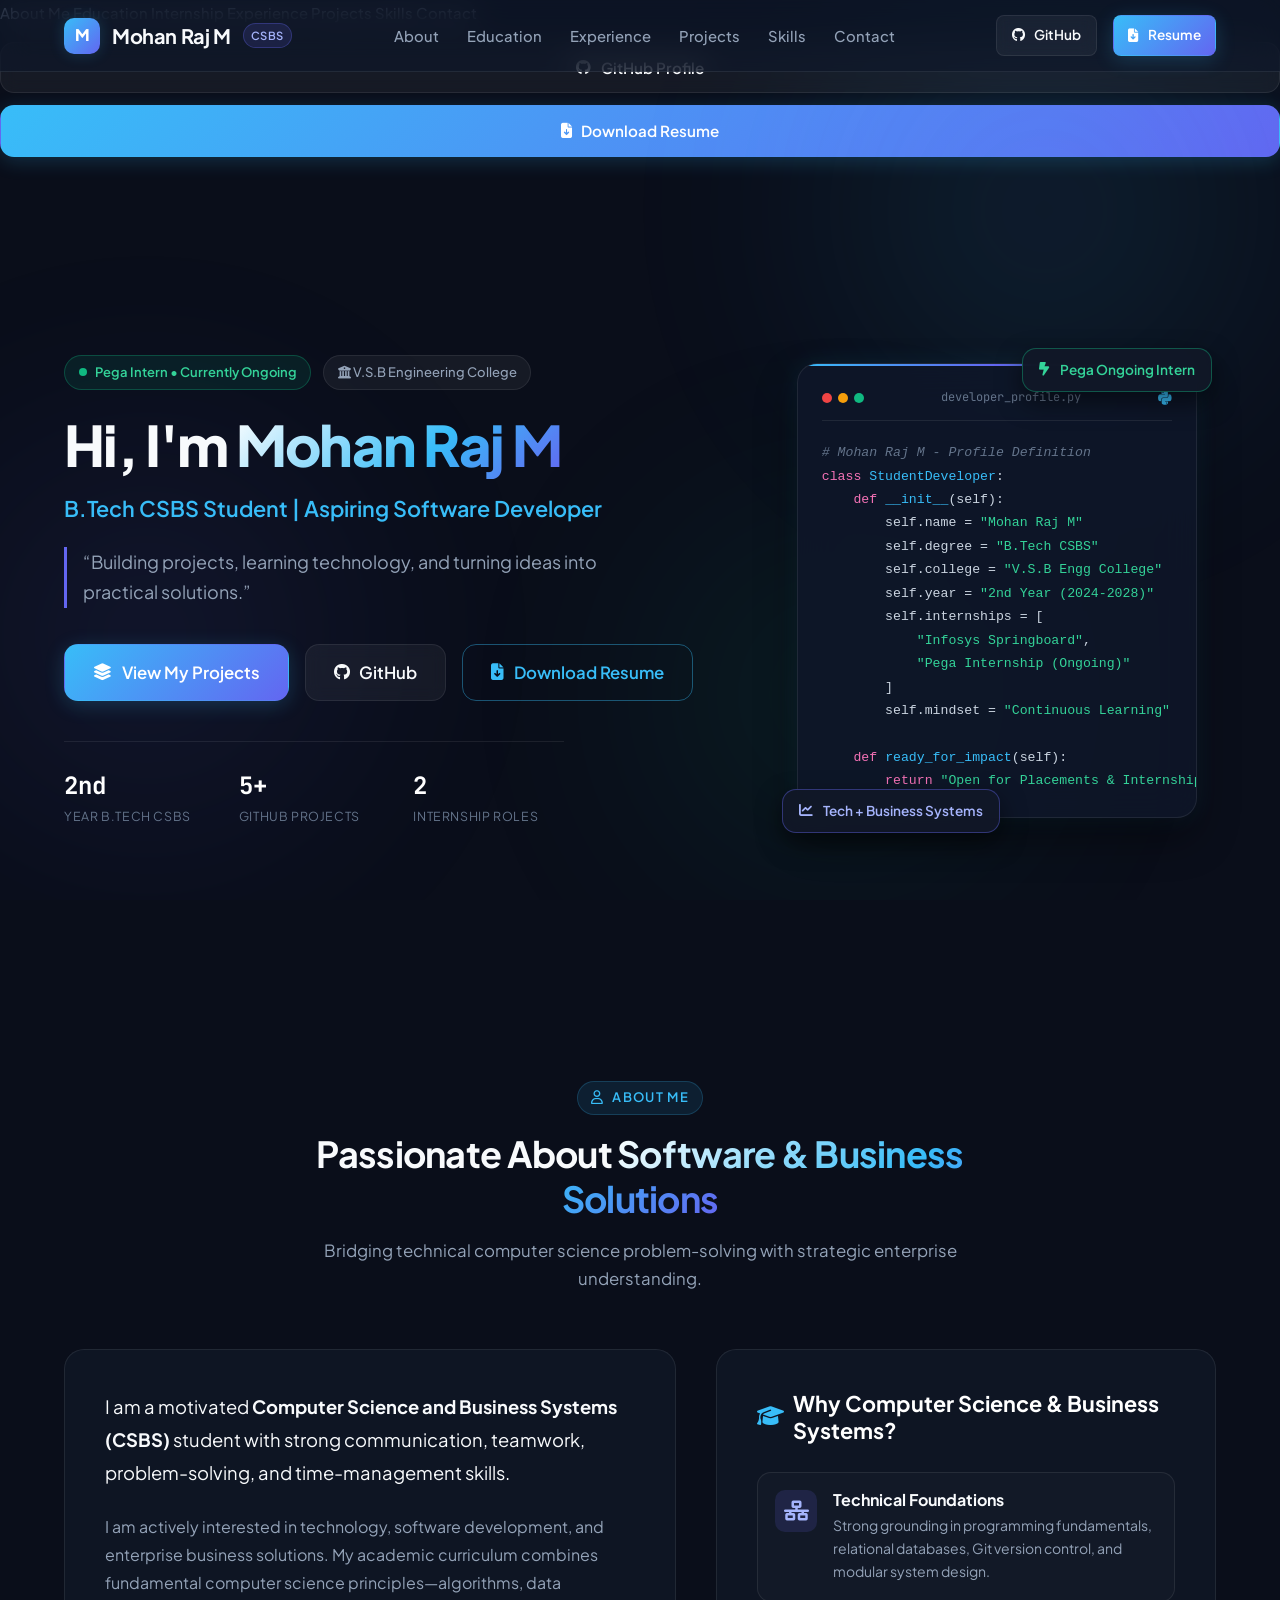
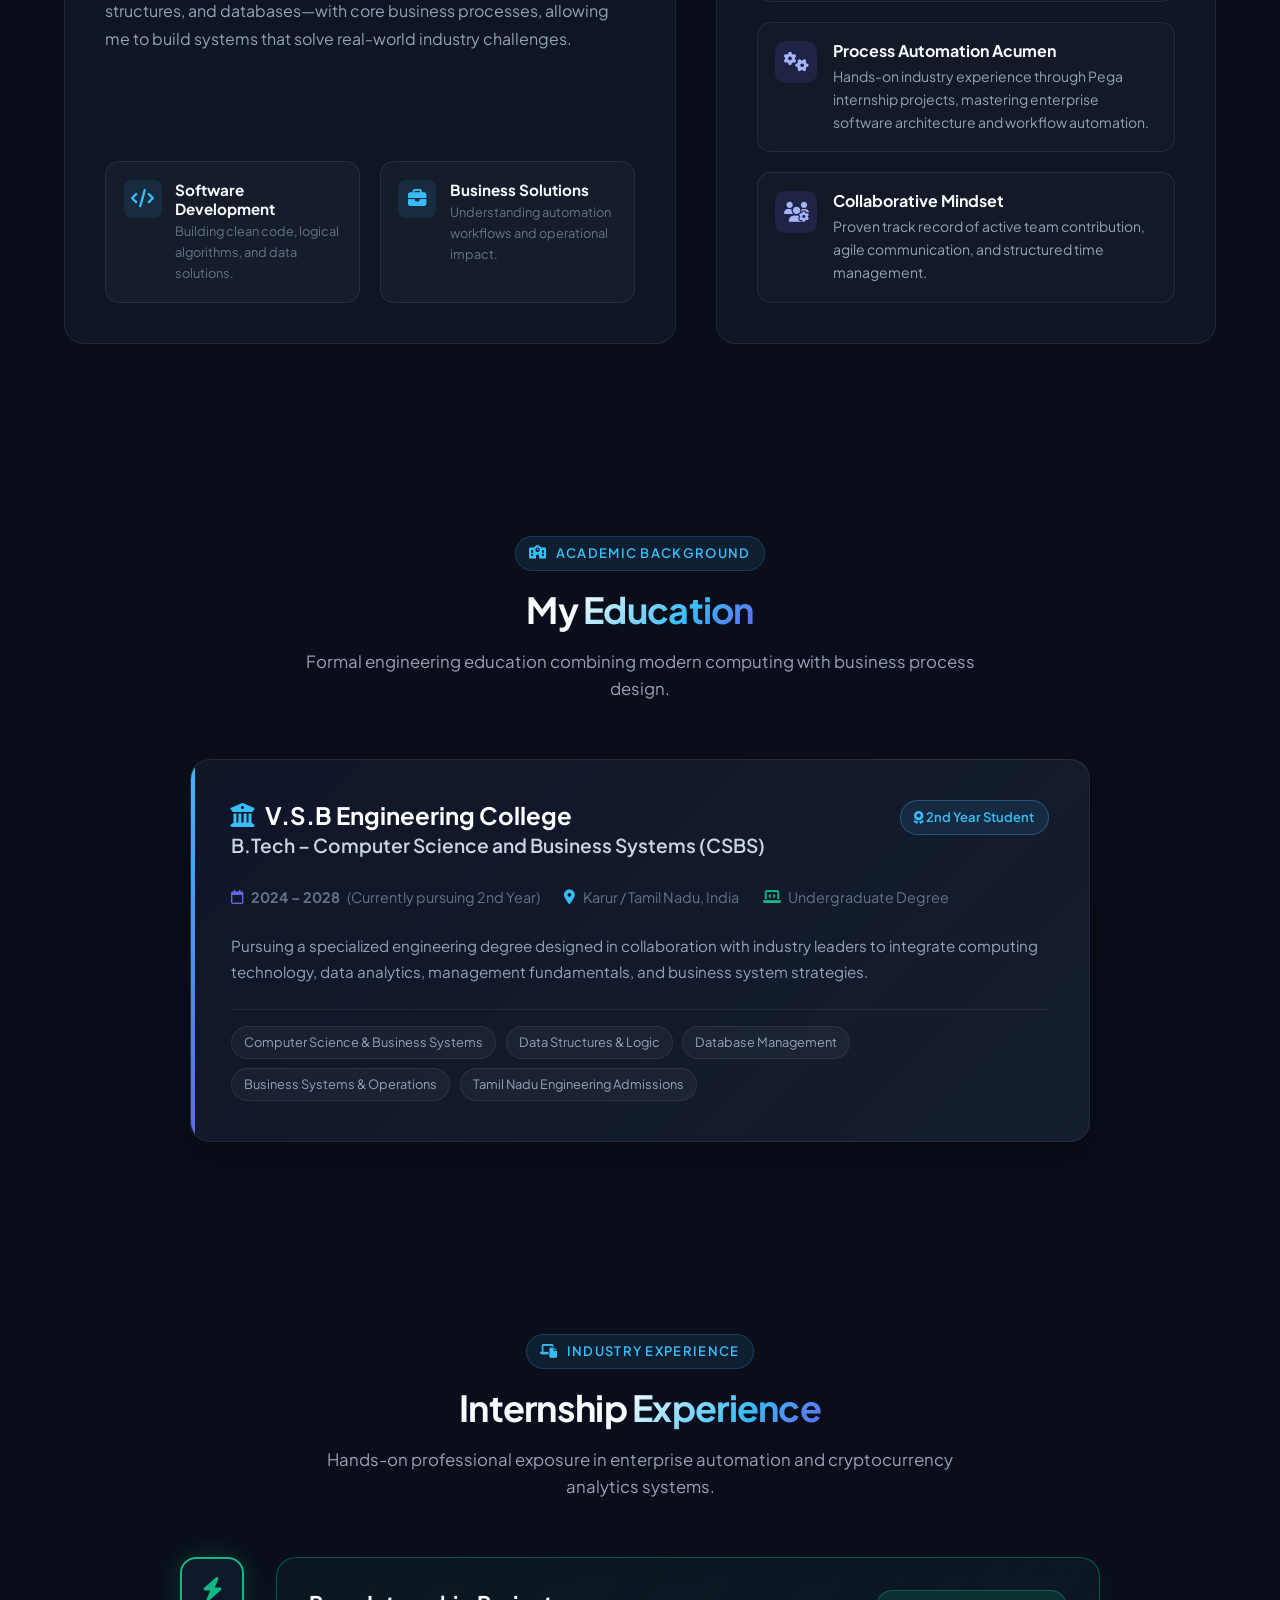
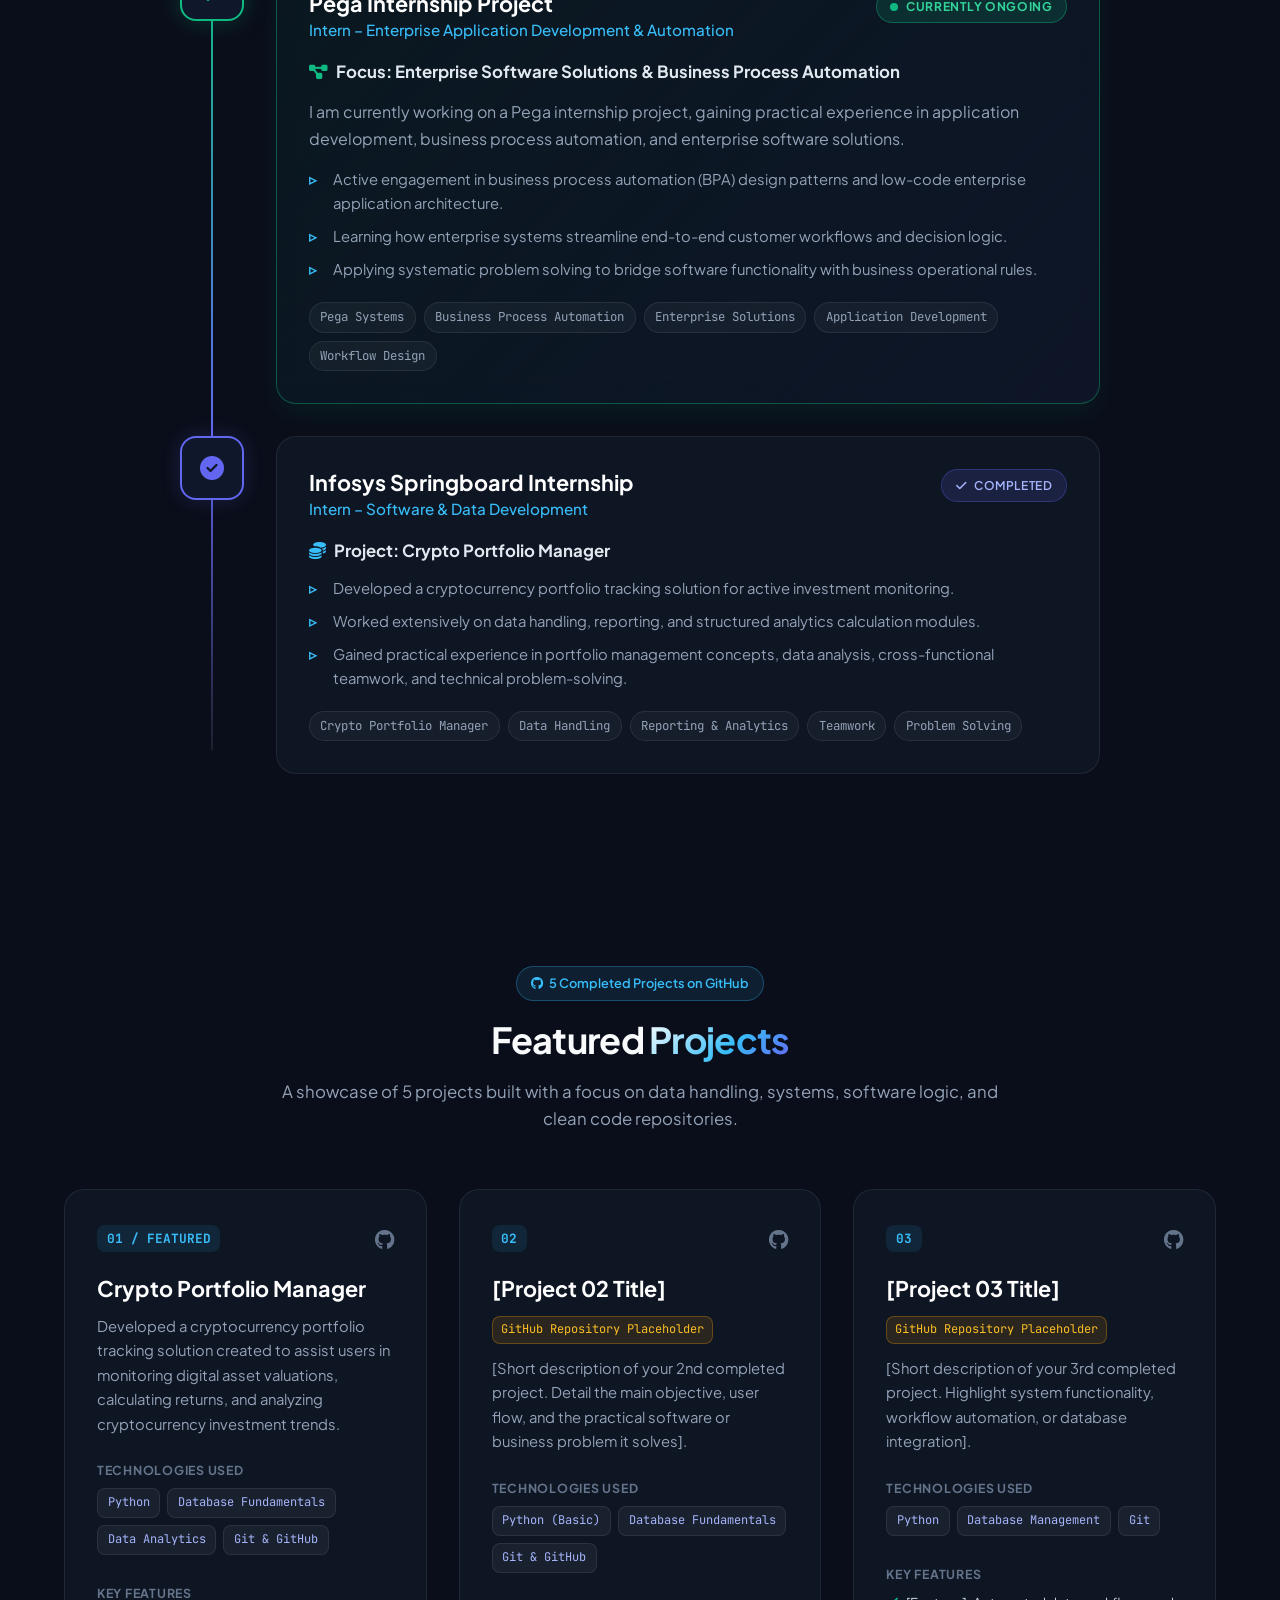
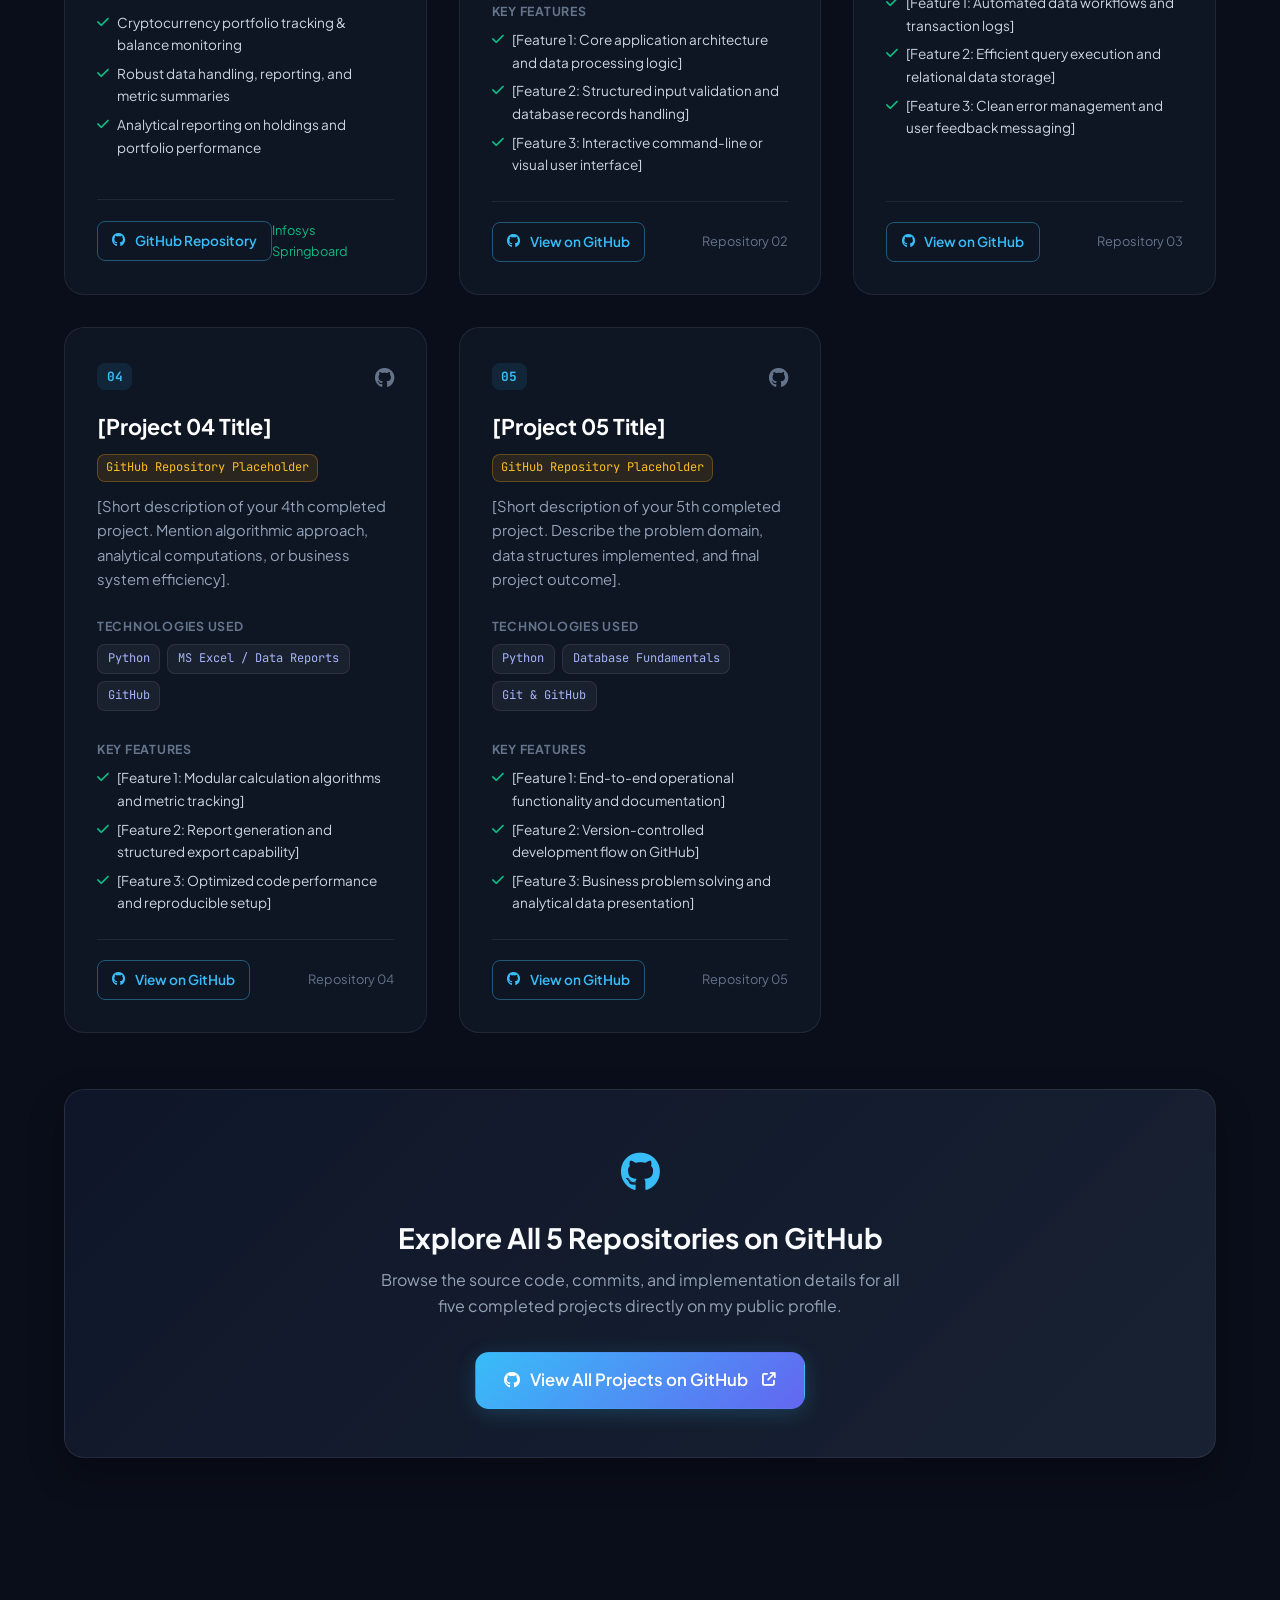
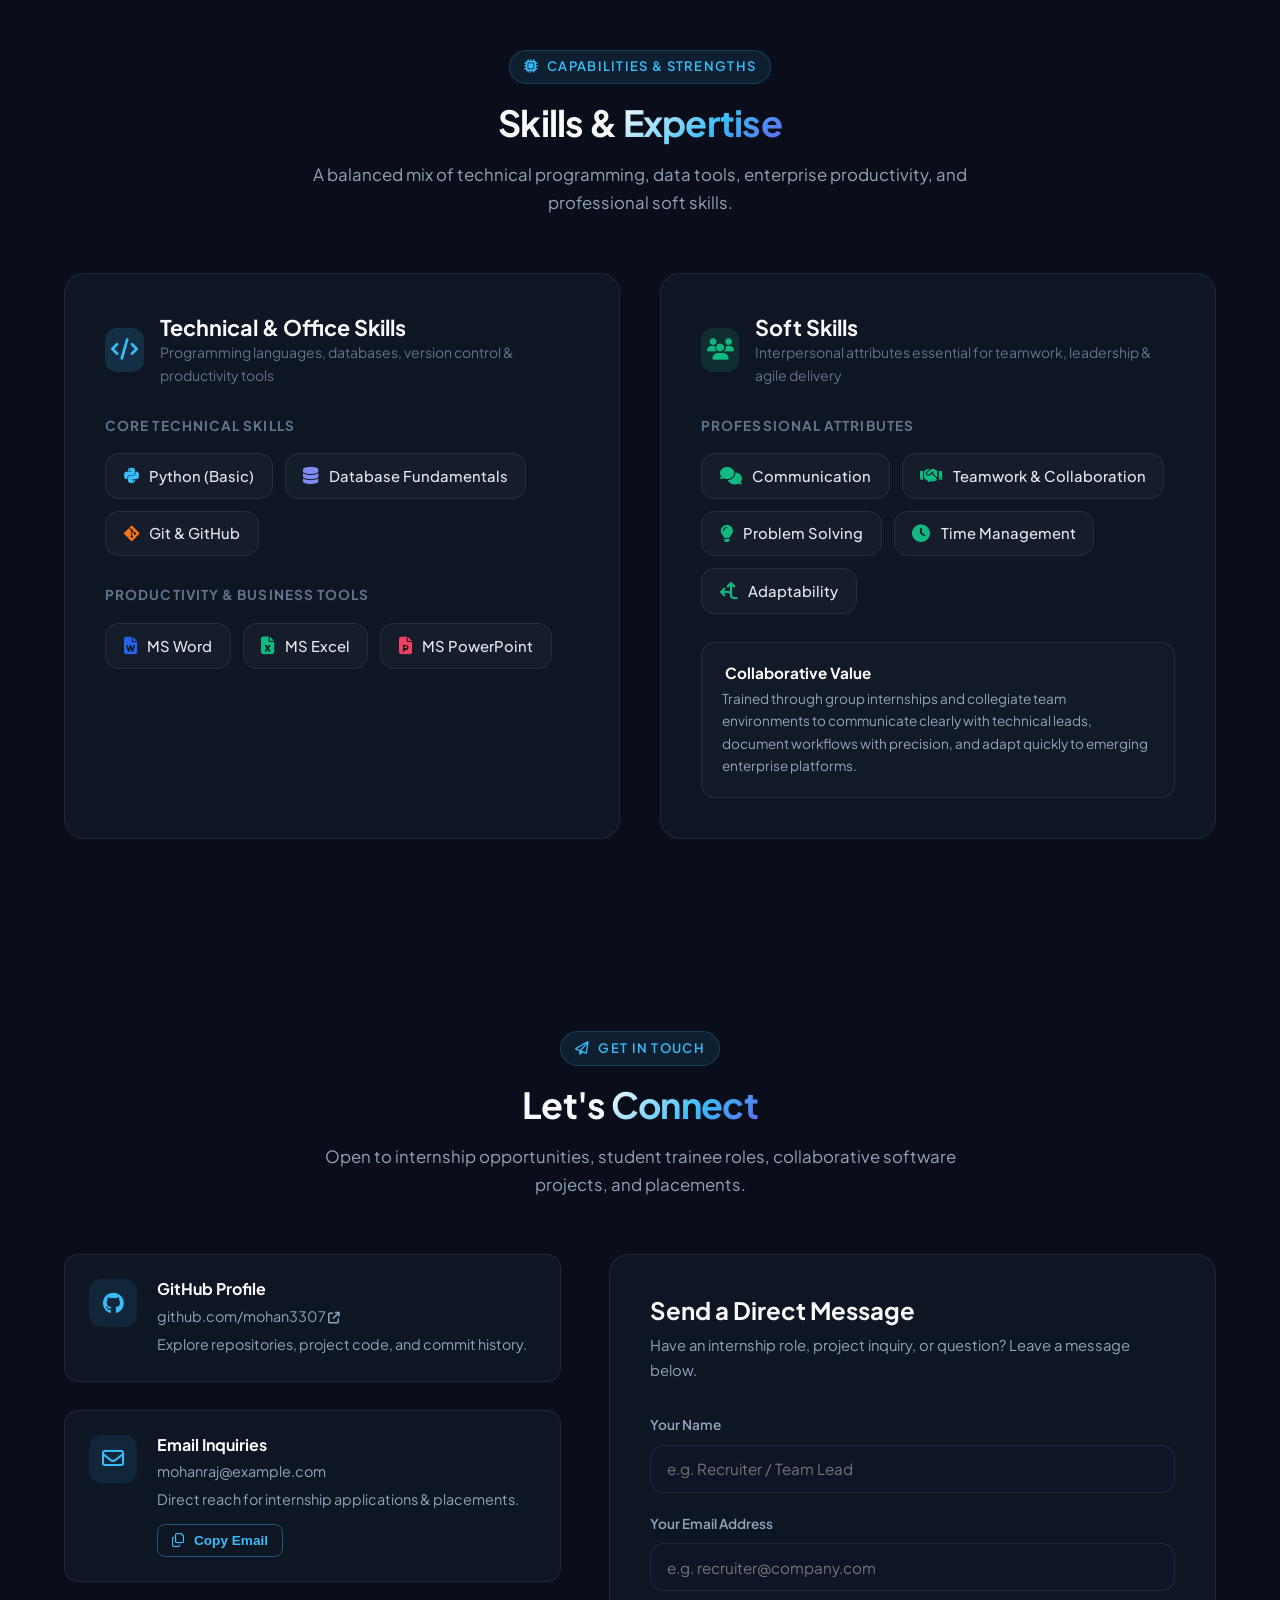
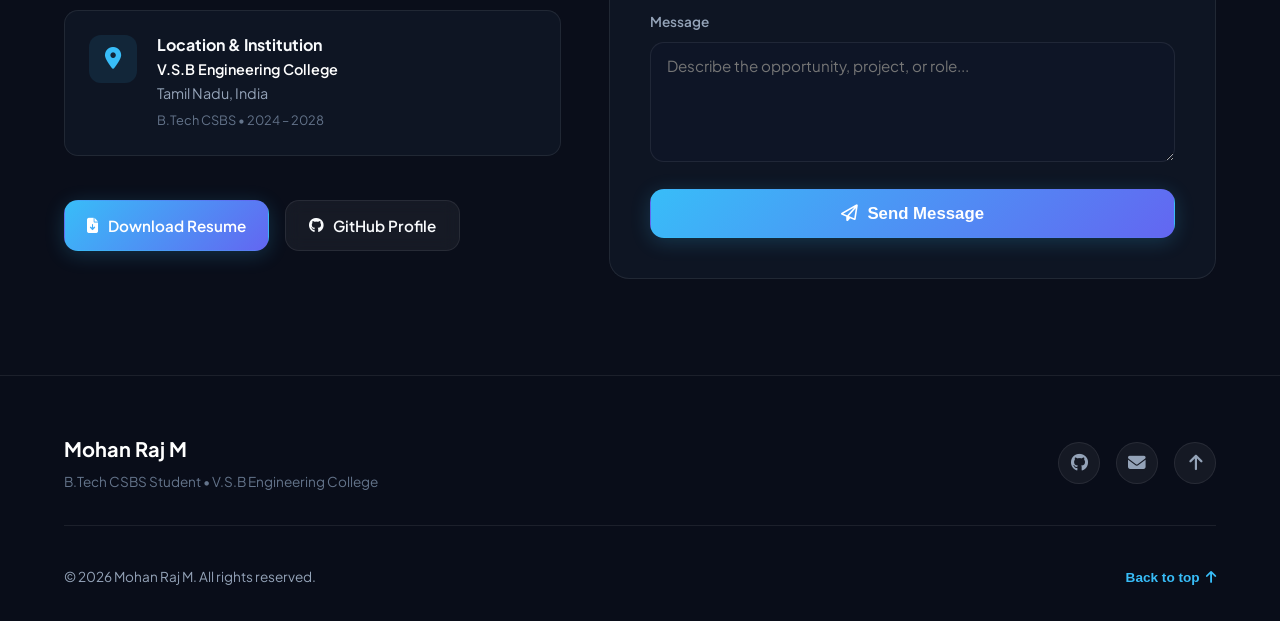
==== index.html @ 441d29d5 "Initial commit: Mohan Raj M Modern Responsive Portfolio Website" ====
<!DOCTYPE html>
<html lang="en">
<head>
  <meta charset="UTF-8" />
  <meta name="viewport" content="width=device-width, initial-scale=1.0" />
  <meta http-equiv="X-UA-Compatible" content="ie=edge" />
  <title>Mohan Raj M | B.Tech CSBS Student & Aspiring Software Developer</title>
  <meta name="description" content="Portfolio of Mohan Raj M - 2nd-year B.Tech CSBS student at V.S.B Engineering College, Tamil Nadu. Aspiring Software Developer skilled in Python, Databases, Git, and Business Solutions." />
  <meta name="keywords" content="Mohan Raj M, CSBS, VSB Engineering College, Software Developer Portfolio, Pega Intern, Infosys Springboard, Python, Computer Science and Business Systems" />
  <meta name="author" content="Mohan Raj M" />

  <!-- Open Graph Meta Tags -->
  <meta property="og:title" content="Mohan Raj M | Portfolio" />
  <meta property="og:description" content="Building projects, learning technology, and turning ideas into practical solutions." />
  <meta property="og:type" content="website" />
  <meta property="og:url" content="https://github.com/mohan3307" />

  <!-- Google Fonts -->
  <link rel="preconnect" href="https://fonts.googleapis.com" />
  <link rel="preconnect" href="https://fonts.gstatic.com" crossorigin />
  <link href="https://fonts.googleapis.com/css2?family=JetBrains+Mono:wght@400;500;600;700&family=Plus+Jakarta+Sans:wght@300;400;500;600;700;800&display=swap" rel="stylesheet" />

  <!-- Font Awesome 6 Icons -->
  <link rel="stylesheet" href="https://cdnjs.cloudflare.com/ajax/libs/font-awesome/6.5.1/css/all.min.css" integrity="sha512-DTOQO9RWCH3ppGqcWaEA1BIZOC6xxalwEsw9c2QQeAIftl+Vegovlnee1c9QX4TctnWMn13TZye+giMm8e2LwA==" crossorigin="anonymous" referrerpolicy="no-referrer" />

  <!-- Custom Stylesheet -->
  <link rel="stylesheet" href="css/style.css" />
</head>

<body>
  <!-- Ambient background glow elements -->
  <div class="bg-ambient-lights" aria-hidden="true">
    <div class="ambient-orb orb-1"></div>
    <div class="ambient-orb orb-2"></div>
    <div class="ambient-orb orb-3"></div>
  </div>

  <!-- ==================== HEADER / NAVBAR ==================== -->
  <header class="navbar" id="navbar">
    <div class="container nav-container">
      <a href="#hero" class="nav-brand" aria-label="Mohan Raj M Home">
        <div class="brand-icon">M</div>
        <span>Mohan Raj M</span>
        <span class="brand-badge">CSBS</span>
      </a>

      <!-- Desktop Navigation Links -->
      <nav aria-label="Main Navigation">
        <ul class="nav-links">
          <li><a href="#about" class="nav-link">About</a></li>
          <li><a href="#education" class="nav-link">Education</a></li>
          <li><a href="#experience" class="nav-link">Experience</a></li>
          <li><a href="#projects" class="nav-link">Projects</a></li>
          <li><a href="#skills" class="nav-link">Skills</a></li>
          <li><a href="#contact" class="nav-link">Contact</a></li>
        </ul>
      </nav>

      <!-- Nav Actions -->
      <div class="nav-actions">
        <a href="https://github.com/mohan3307" target="_blank" rel="noopener noreferrer" class="btn btn-secondary btn-sm" aria-label="GitHub Profile">
          <i class="fa-brands fa-github"></i>
          <span>GitHub</span>
        </a>
        <a href="assets/resume.pdf" download="Mohan_Raj_M_Resume.pdf" class="btn btn-primary btn-sm resume-download-btn">
          <i class="fa-solid fa-file-arrow-down"></i>
          <span>Resume</span>
        </a>
      </div>

      <!-- Mobile Hamburger Button -->
      <button class="mobile-toggle" id="mobileToggle" aria-label="Toggle Navigation Menu" aria-expanded="false">
        <i class="fa-solid fa-bars-staggered"></i>
      </button>
    </div>
  </header>

  <!-- Mobile Drawer Menu -->
  <div class="mobile-menu" id="mobileMenu">
    <a href="#about" class="nav-link">About Me</a>
    <a href="#education" class="nav-link">Education</a>
    <a href="#experience" class="nav-link">Internship Experience</a>
    <a href="#projects" class="nav-link">Projects</a>
    <a href="#skills" class="nav-link">Skills</a>
    <a href="#contact" class="nav-link">Contact</a>
    <div style="margin-top: 1rem; display: flex; flex-direction: column; gap: 0.75rem;">
      <a href="https://github.com/mohan3307" target="_blank" rel="noopener noreferrer" class="btn btn-secondary">
        <i class="fa-brands fa-github"></i> GitHub Profile
      </a>
      <a href="assets/resume.pdf" download="Mohan_Raj_M_Resume.pdf" class="btn btn-primary resume-download-btn">
        <i class="fa-solid fa-file-arrow-down"></i> Download Resume
      </a>
    </div>
  </div>

  <main>
    <!-- ==================== HERO SECTION ==================== -->
    <section class="hero-section" id="hero">
      <div class="container hero-grid">
        <!-- Hero Text Content -->
        <div class="hero-content">
          <div class="hero-badge-container">
            <span class="status-pill">
              <span class="pulsing-dot"></span>
              Pega Intern &bull; Currently Ongoing
            </span>
            <span class="college-pill">
              <i class="fa-solid fa-building-columns"></i> V.S.B Engineering College
            </span>
          </div>

          <h1 class="hero-title">
            Hi, I'm <span class="gradient-text">Mohan Raj M</span>
          </h1>
          <p class="hero-subtitle">
            B.Tech CSBS Student | Aspiring Software Developer
          </p>

          <p class="hero-tagline">
            “Building projects, learning technology, and turning ideas into practical solutions.”
          </p>

          <div class="hero-cta-group">
            <a href="#projects" class="btn btn-primary btn-lg">
              <i class="fa-solid fa-layer-group"></i>
              <span>View My Projects</span>
            </a>
            <a href="https://github.com/mohan3307" target="_blank" rel="noopener noreferrer" class="btn btn-secondary btn-lg">
              <i class="fa-brands fa-github"></i>
              <span>GitHub</span>
            </a>
            <a href="assets/resume.pdf" download="Mohan_Raj_M_Resume.pdf" class="btn btn-outline btn-lg resume-download-btn">
              <i class="fa-solid fa-file-arrow-down"></i>
              <span>Download Resume</span>
            </a>
          </div>

          <!-- Quick Metrics Bar -->
          <div class="hero-quick-stats">
            <div class="stat-item">
              <span class="stat-number">2nd</span>
              <span class="stat-label">Year B.Tech CSBS</span>
            </div>
            <div class="stat-item">
              <span class="stat-number">5+</span>
              <span class="stat-label">GitHub Projects</span>
            </div>
            <div class="stat-item">
              <span class="stat-number">2</span>
              <span class="stat-label">Internship Roles</span>
            </div>
          </div>
        </div>

        <!-- Hero Visual Showcase -->
        <div class="hero-visual">
          <div class="visual-card-wrapper">
            <!-- Pega Floating Badge -->
            <div class="floating-badge badge-pega">
              <i class="fa-solid fa-bolt-lightning"></i>
              <span>Pega Ongoing Intern</span>
            </div>

            <!-- Interactive Terminal / Code Mockup -->
            <div class="code-mockup-card">
              <div class="mockup-header">
                <div class="window-dots">
                  <span class="dot dot-red"></span>
                  <span class="dot dot-yellow"></span>
                  <span class="dot dot-green"></span>
                </div>
                <span class="mockup-title">developer_profile.py</span>
                <i class="fa-brands fa-python" style="color: #38bdf8;"></i>
              </div>
              <div class="mockup-body">
                <pre><code><span class="code-comment"># Mohan Raj M - Profile Definition</span>
<span class="code-keyword">class</span> <span class="code-var">StudentDeveloper</span>:
    <span class="code-keyword">def</span> <span class="code-var">__init__</span>(self):
        self.name = <span class="code-string">"Mohan Raj M"</span>
        self.degree = <span class="code-string">"B.Tech CSBS"</span>
        self.college = <span class="code-string">"V.S.B Engg College"</span>
        self.year = <span class="code-string">"2nd Year (2024-2028)"</span>
        self.internships = [
            <span class="code-string">"Infosys Springboard"</span>,
            <span class="code-string">"Pega Internship (Ongoing)"</span>
        ]
        self.mindset = <span class="code-string">"Continuous Learning"</span>

    <span class="code-keyword">def</span> <span class="code-var">ready_for_impact</span>(self):
        <span class="code-keyword">return</span> <span class="code-string">"Open for Placements & Internships"</span></code></pre>
              </div>
            </div>

            <!-- CSBS Floating Badge -->
            <div class="floating-badge badge-csbs">
              <i class="fa-solid fa-chart-line"></i>
              <span>Tech + Business Systems</span>
            </div>
          </div>
        </div>
      </div>
    </section>

    <!-- ==================== ABOUT ME SECTION ==================== -->
    <section class="section" id="about">
      <div class="container">
        <div class="section-header">
          <span class="section-tag">
            <i class="fa-regular fa-user"></i> About Me
          </span>
          <h2 class="section-title">
            Passionate About <span class="gradient-text">Software & Business Solutions</span>
          </h2>
          <p class="section-subtitle">
            Bridging technical computer science problem-solving with strategic enterprise understanding.
          </p>
        </div>

        <div class="about-grid">
          <!-- Main Statement Card -->
          <div class="about-card-main">
            <div>
              <p class="about-lead">
                I am a motivated <strong>Computer Science and Business Systems (CSBS)</strong> student with strong communication, teamwork, problem-solving, and time-management skills.
              </p>
              <p class="about-text">
                I am actively interested in technology, software development, and enterprise business solutions. My academic curriculum combines fundamental computer science principles—algorithms, data structures, and databases—with core business processes, allowing me to build systems that solve real-world industry challenges.
              </p>
            </div>

            <div class="about-highlights">
              <div class="highlight-box">
                <div class="highlight-icon">
                  <i class="fa-solid fa-code"></i>
                </div>
                <div>
                  <h4>Software Development</h4>
                  <p>Building clean code, logical algorithms, and data solutions.</p>
                </div>
              </div>

              <div class="highlight-box">
                <div class="highlight-icon">
                  <i class="fa-solid fa-briefcase"></i>
                </div>
                <div>
                  <h4>Business Solutions</h4>
                  <p>Understanding automation workflows and operational impact.</p>
                </div>
              </div>
            </div>
          </div>

          <!-- CSBS Core Pillars Card -->
          <div class="csbs-pillar-card">
            <h3>
              <i class="fa-solid fa-graduation-cap" style="color: var(--accent-cyan);"></i>
              Why Computer Science & Business Systems?
            </h3>

            <div class="pillar-item">
              <div class="pillar-icon">
                <i class="fa-solid fa-network-wired"></i>
              </div>
              <div class="pillar-content">
                <h4>Technical Foundations</h4>
                <p>Strong grounding in programming fundamentals, relational databases, Git version control, and modular system design.</p>
              </div>
            </div>

            <div class="pillar-item">
              <div class="pillar-icon">
                <i class="fa-solid fa-gears"></i>
              </div>
              <div class="pillar-content">
                <h4>Process Automation Acumen</h4>
                <p>Hands-on industry experience through Pega internship projects, mastering enterprise software architecture and workflow automation.</p>
              </div>
            </div>

            <div class="pillar-item">
              <div class="pillar-icon">
                <i class="fa-solid fa-users-gear"></i>
              </div>
              <div class="pillar-content">
                <h4>Collaborative Mindset</h4>
                <p>Proven track record of active team contribution, agile communication, and structured time management.</p>
              </div>
            </div>
          </div>
        </div>
      </div>
    </section>

    <!-- ==================== EDUCATION SECTION ==================== -->
    <section class="section" id="education">
      <div class="container">
        <div class="section-header">
          <span class="section-tag">
            <i class="fa-solid fa-school"></i> Academic Background
          </span>
          <h2 class="section-title">
            My <span class="gradient-text">Education</span>
          </h2>
          <p class="section-subtitle">
            Formal engineering education combining modern computing with business process design.
          </p>
        </div>

        <div class="education-container">
          <div class="education-card">
            <div class="edu-top-row">
              <div>
                <h3 class="edu-college-name">
                  <i class="fa-solid fa-building-columns" style="color: var(--accent-cyan);"></i>
                  V.S.B Engineering College
                </h3>
                <p class="edu-degree">B.Tech – Computer Science and Business Systems (CSBS)</p>
              </div>
              <span class="edu-badge">
                <i class="fa-solid fa-award"></i> 2nd Year Student
              </span>
            </div>

            <div class="edu-meta">
              <span>
                <i class="fa-regular fa-calendar" style="color: var(--accent-indigo);"></i>
                <strong>2024 – 2028</strong> (Currently pursuing 2nd Year)
              </span>
              <span>
                <i class="fa-solid fa-location-dot" style="color: var(--accent-cyan);"></i>
                Karur / Tamil Nadu, India
              </span>
              <span>
                <i class="fa-solid fa-laptop-code" style="color: var(--accent-emerald);"></i>
                Undergraduate Degree
              </span>
            </div>

            <p class="edu-desc">
              Pursuing a specialized engineering degree designed in collaboration with industry leaders to integrate computing technology, data analytics, management fundamentals, and business system strategies.
            </p>

            <div class="edu-tags">
              <span class="edu-tag">Computer Science & Business Systems</span>
              <span class="edu-tag">Data Structures & Logic</span>
              <span class="edu-tag">Database Management</span>
              <span class="edu-tag">Business Systems & Operations</span>
              <span class="edu-tag">Tamil Nadu Engineering Admissions</span>
            </div>
          </div>
        </div>
      </div>
    </section>

    <!-- ==================== INTERNSHIP EXPERIENCE ==================== -->
    <section class="section" id="experience">
      <div class="container">
        <div class="section-header">
          <span class="section-tag">
            <i class="fa-solid fa-laptop-file"></i> Industry Experience
          </span>
          <h2 class="section-title">
            Internship <span class="gradient-text">Experience</span>
          </h2>
          <p class="section-subtitle">
            Hands-on professional exposure in enterprise automation and cryptocurrency analytics systems.
          </p>
        </div>

        <div class="timeline">
          <!-- Timeline Item 1: Pega Internship (Currently Ongoing) -->
          <div class="timeline-item">
            <div class="timeline-marker marker-ongoing">
              <i class="fa-solid fa-bolt"></i>
            </div>
            <div class="timeline-card ongoing-card">
              <div class="timeline-card-header">
                <div>
                  <h3 class="timeline-company">Pega Internship Project</h3>
                  <p class="timeline-role">Intern – Enterprise Application Development & Automation</p>
                </div>
                <!-- Prominent Currently Ongoing Badge -->
                <span class="status-badge-ongoing">
                  <span class="pulsing-dot"></span>
                  Currently Ongoing
                </span>
              </div>

              <div class="timeline-body">
                <div class="timeline-project-title">
                  <i class="fa-solid fa-diagram-project" style="color: var(--accent-emerald);"></i>
                  <strong>Focus: Enterprise Software Solutions & Business Process Automation</strong>
                </div>
                <p>
                  I am currently working on a Pega internship project, gaining practical experience in application development, business process automation, and enterprise software solutions.
                </p>
                <ul class="timeline-list">
                  <li>Active engagement in business process automation (BPA) design patterns and low-code enterprise application architecture.</li>
                  <li>Learning how enterprise systems streamline end-to-end customer workflows and decision logic.</li>
                  <li>Applying systematic problem solving to bridge software functionality with business operational rules.</li>
                </ul>
              </div>

              <div class="timeline-tags">
                <span class="skill-tag">Pega Systems</span>
                <span class="skill-tag">Business Process Automation</span>
                <span class="skill-tag">Enterprise Solutions</span>
                <span class="skill-tag">Application Development</span>
                <span class="skill-tag">Workflow Design</span>
              </div>
            </div>
          </div>

          <!-- Timeline Item 2: Infosys Springboard Internship -->
          <div class="timeline-item">
            <div class="timeline-marker marker-completed">
              <i class="fa-solid fa-circle-check"></i>
            </div>
            <div class="timeline-card">
              <div class="timeline-card-header">
                <div>
                  <h3 class="timeline-company">Infosys Springboard Internship</h3>
                  <p class="timeline-role">Intern – Software & Data Development</p>
                </div>
                <span class="status-badge-completed">
                  <i class="fa-solid fa-check"></i> Completed
                </span>
              </div>

              <div class="timeline-body">
                <div class="timeline-project-title">
                  <i class="fa-solid fa-coins" style="color: var(--accent-cyan);"></i>
                  <strong>Project: Crypto Portfolio Manager</strong>
                </div>
                <ul class="timeline-list">
                  <li>Developed a cryptocurrency portfolio tracking solution for active investment monitoring.</li>
                  <li>Worked extensively on data handling, reporting, and structured analytics calculation modules.</li>
                  <li>Gained practical experience in portfolio management concepts, data analysis, cross-functional teamwork, and technical problem-solving.</li>
                </ul>
              </div>

              <div class="timeline-tags">
                <span class="skill-tag">Crypto Portfolio Manager</span>
                <span class="skill-tag">Data Handling</span>
                <span class="skill-tag">Reporting & Analytics</span>
                <span class="skill-tag">Teamwork</span>
                <span class="skill-tag">Problem Solving</span>
              </div>
            </div>
          </div>
        </div>
      </div>
    </section>

    <!-- ==================== PROJECTS SECTION ==================== -->
    <section class="section" id="projects">
      <div class="container">
        <div class="projects-header-wrapper">
          <div class="projects-counter-badge">
            <i class="fa-brands fa-github"></i> 5 Completed Projects on GitHub
          </div>
          <h2 class="section-title">
            Featured <span class="gradient-text">Projects</span>
          </h2>
          <p class="section-subtitle">
            A showcase of 5 projects built with a focus on data handling, systems, software logic, and clean code repositories.
          </p>
        </div>

        <div class="projects-grid">
          <!-- PROJECT 1: Crypto Portfolio Manager -->
          <article class="project-card">
            <div>
              <div class="project-card-top">
                <span class="project-index">01 / FEATURED</span>
                <a href="https://github.com/mohan3307" target="_blank" rel="noopener noreferrer" class="github-icon-link" aria-label="GitHub Repository">
                  <i class="fa-brands fa-github"></i>
                </a>
              </div>
              <h3 class="project-title">Crypto Portfolio Manager</h3>
              <p class="project-desc">
                Developed a cryptocurrency portfolio tracking solution created to assist users in monitoring digital asset valuations, calculating returns, and analyzing cryptocurrency investment trends.
              </p>

              <div class="project-section-subtitle">Technologies Used</div>
              <div class="project-tech-stack">
                <span class="tech-badge">Python</span>
                <span class="tech-badge">Database Fundamentals</span>
                <span class="tech-badge">Data Analytics</span>
                <span class="tech-badge">Git & GitHub</span>
              </div>

              <div class="project-section-subtitle">Key Features</div>
              <ul class="project-features">
                <li><i class="fa-solid fa-check"></i> Cryptocurrency portfolio tracking & balance monitoring</li>
                <li><i class="fa-solid fa-check"></i> Robust data handling, reporting, and metric summaries</li>
                <li><i class="fa-solid fa-check"></i> Analytical reporting on holdings and portfolio performance</li>
              </ul>
            </div>

            <div class="project-card-footer">
              <a href="https://github.com/mohan3307" target="_blank" rel="noopener noreferrer" class="btn btn-outline btn-sm">
                <i class="fa-brands fa-github"></i> GitHub Repository
              </a>
              <span style="font-size: 0.8rem; color: var(--accent-emerald);">Infosys Springboard</span>
            </div>
          </article>

          <!-- PROJECT 2: Placeholder Project 02 -->
          <article class="project-card">
            <div>
              <div class="project-card-top">
                <span class="project-index">02</span>
                <a href="https://github.com/mohan3307" target="_blank" rel="noopener noreferrer" class="github-icon-link" aria-label="GitHub Repository">
                  <i class="fa-brands fa-github"></i>
                </a>
              </div>
              <h3 class="project-title">[Project 02 Title]</h3>
              <span class="project-placeholder-tag">GitHub Repository Placeholder</span>
              <p class="project-desc">
                [Short description of your 2nd completed project. Detail the main objective, user flow, and the practical software or business problem it solves].
              </p>

              <div class="project-section-subtitle">Technologies Used</div>
              <div class="project-tech-stack">
                <span class="tech-badge">Python (Basic)</span>
                <span class="tech-badge">Database Fundamentals</span>
                <span class="tech-badge">Git & GitHub</span>
              </div>

              <div class="project-section-subtitle">Key Features</div>
              <ul class="project-features">
                <li><i class="fa-solid fa-check"></i> [Feature 1: Core application architecture and data processing logic]</li>
                <li><i class="fa-solid fa-check"></i> [Feature 2: Structured input validation and database records handling]</li>
                <li><i class="fa-solid fa-check"></i> [Feature 3: Interactive command-line or visual user interface]</li>
              </ul>
            </div>

            <div class="project-card-footer">
              <a href="https://github.com/mohan3307" target="_blank" rel="noopener noreferrer" class="btn btn-outline btn-sm">
                <i class="fa-brands fa-github"></i> View on GitHub
              </a>
              <span style="font-size: 0.8rem; color: var(--text-muted);">Repository 02</span>
            </div>
          </article>

          <!-- PROJECT 3: Placeholder Project 03 -->
          <article class="project-card">
            <div>
              <div class="project-card-top">
                <span class="project-index">03</span>
                <a href="https://github.com/mohan3307" target="_blank" rel="noopener noreferrer" class="github-icon-link" aria-label="GitHub Repository">
                  <i class="fa-brands fa-github"></i>
                </a>
              </div>
              <h3 class="project-title">[Project 03 Title]</h3>
              <span class="project-placeholder-tag">GitHub Repository Placeholder</span>
              <p class="project-desc">
                [Short description of your 3rd completed project. Highlight system functionality, workflow automation, or database integration].
              </p>

              <div class="project-section-subtitle">Technologies Used</div>
              <div class="project-tech-stack">
                <span class="tech-badge">Python</span>
                <span class="tech-badge">Database Management</span>
                <span class="tech-badge">Git</span>
              </div>

              <div class="project-section-subtitle">Key Features</div>
              <ul class="project-features">
                <li><i class="fa-solid fa-check"></i> [Feature 1: Automated data workflows and transaction logs]</li>
                <li><i class="fa-solid fa-check"></i> [Feature 2: Efficient query execution and relational data storage]</li>
                <li><i class="fa-solid fa-check"></i> [Feature 3: Clean error management and user feedback messaging]</li>
              </ul>
            </div>

            <div class="project-card-footer">
              <a href="https://github.com/mohan3307" target="_blank" rel="noopener noreferrer" class="btn btn-outline btn-sm">
                <i class="fa-brands fa-github"></i> View on GitHub
              </a>
              <span style="font-size: 0.8rem; color: var(--text-muted);">Repository 03</span>
            </div>
          </article>

          <!-- PROJECT 4: Placeholder Project 04 -->
          <article class="project-card">
            <div>
              <div class="project-card-top">
                <span class="project-index">04</span>
                <a href="https://github.com/mohan3307" target="_blank" rel="noopener noreferrer" class="github-icon-link" aria-label="GitHub Repository">
                  <i class="fa-brands fa-github"></i>
                </a>
              </div>
              <h3 class="project-title">[Project 04 Title]</h3>
              <span class="project-placeholder-tag">GitHub Repository Placeholder</span>
              <p class="project-desc">
                [Short description of your 4th completed project. Mention algorithmic approach, analytical computations, or business system efficiency].
              </p>

              <div class="project-section-subtitle">Technologies Used</div>
              <div class="project-tech-stack">
                <span class="tech-badge">Python</span>
                <span class="tech-badge">MS Excel / Data Reports</span>
                <span class="tech-badge">GitHub</span>
              </div>

              <div class="project-section-subtitle">Key Features</div>
              <ul class="project-features">
                <li><i class="fa-solid fa-check"></i> [Feature 1: Modular calculation algorithms and metric tracking]</li>
                <li><i class="fa-solid fa-check"></i> [Feature 2: Report generation and structured export capability]</li>
                <li><i class="fa-solid fa-check"></i> [Feature 3: Optimized code performance and reproducible setup]</li>
              </ul>
            </div>

            <div class="project-card-footer">
              <a href="https://github.com/mohan3307" target="_blank" rel="noopener noreferrer" class="btn btn-outline btn-sm">
                <i class="fa-brands fa-github"></i> View on GitHub
              </a>
              <span style="font-size: 0.8rem; color: var(--text-muted);">Repository 04</span>
            </div>
          </article>

          <!-- PROJECT 5: Placeholder Project 05 -->
          <article class="project-card">
            <div>
              <div class="project-card-top">
                <span class="project-index">05</span>
                <a href="https://github.com/mohan3307" target="_blank" rel="noopener noreferrer" class="github-icon-link" aria-label="GitHub Repository">
                  <i class="fa-brands fa-github"></i>
                </a>
              </div>
              <h3 class="project-title">[Project 05 Title]</h3>
              <span class="project-placeholder-tag">GitHub Repository Placeholder</span>
              <p class="project-desc">
                [Short description of your 5th completed project. Describe the problem domain, data structures implemented, and final project outcome].
              </p>

              <div class="project-section-subtitle">Technologies Used</div>
              <div class="project-tech-stack">
                <span class="tech-badge">Python</span>
                <span class="tech-badge">Database Fundamentals</span>
                <span class="tech-badge">Git & GitHub</span>
              </div>

              <div class="project-section-subtitle">Key Features</div>
              <ul class="project-features">
                <li><i class="fa-solid fa-check"></i> [Feature 1: End-to-end operational functionality and documentation]</li>
                <li><i class="fa-solid fa-check"></i> [Feature 2: Version-controlled development flow on GitHub]</li>
                <li><i class="fa-solid fa-check"></i> [Feature 3: Business problem solving and analytical data presentation]</li>
              </ul>
            </div>

            <div class="project-card-footer">
              <a href="https://github.com/mohan3307" target="_blank" rel="noopener noreferrer" class="btn btn-outline btn-sm">
                <i class="fa-brands fa-github"></i> View on GitHub
              </a>
              <span style="font-size: 0.8rem; color: var(--text-muted);">Repository 05</span>
            </div>
          </article>
        </div>

        <!-- Prominent "View All Projects on GitHub" Global CTA -->
        <div class="projects-global-cta">
          <div style="font-size: 2.5rem; color: var(--accent-cyan); margin-bottom: 1rem;">
            <i class="fa-brands fa-github"></i>
          </div>
          <h3>Explore All 5 Repositories on GitHub</h3>
          <p>
            Browse the source code, commits, and implementation details for all five completed projects directly on my public profile.
          </p>
          <a href="https://github.com/mohan3307" target="_blank" rel="noopener noreferrer" class="btn btn-primary btn-lg">
            <i class="fa-brands fa-github"></i>
            <span>View All Projects on GitHub</span>
            <i class="fa-solid fa-arrow-up-right-from-square" style="font-size: 0.85rem; margin-left: 0.25rem;"></i>
          </a>
        </div>
      </div>
    </section>

    <!-- ==================== SKILLS SECTION ==================== -->
    <section class="section" id="skills">
      <div class="container">
        <div class="section-header">
          <span class="section-tag">
            <i class="fa-solid fa-microchip"></i> Capabilities & Strengths
          </span>
          <h2 class="section-title">
            Skills & <span class="gradient-text">Expertise</span>
          </h2>
          <p class="section-subtitle">
            A balanced mix of technical programming, data tools, enterprise productivity, and professional soft skills.
          </p>
        </div>

        <div class="skills-container">
          <!-- Technical & Office Productivity Card -->
          <div class="skills-card">
            <div class="skills-card-header">
              <div class="skills-icon-badge badge-tech">
                <i class="fa-solid fa-code"></i>
              </div>
              <div>
                <h3>Technical & Office Skills</h3>
                <p>Programming languages, databases, version control & productivity tools</p>
              </div>
            </div>

            <div class="skills-group">
              <span class="skills-group-title">Core Technical Skills</span>
              <div class="skills-pill-grid">
                <div class="skill-pill python">
                  <i class="fa-brands fa-python"></i>
                  <span>Python (Basic)</span>
                </div>
                <div class="skill-pill database">
                  <i class="fa-solid fa-database"></i>
                  <span>Database Fundamentals</span>
                </div>
                <div class="skill-pill git">
                  <i class="fa-brands fa-git-alt"></i>
                  <span>Git & GitHub</span>
                </div>
              </div>
            </div>

            <div class="skills-group">
              <span class="skills-group-title">Productivity & Business Tools</span>
              <div class="skills-pill-grid">
                <div class="skill-pill office-word">
                  <i class="fa-solid fa-file-word"></i>
                  <span>MS Word</span>
                </div>
                <div class="skill-pill office-excel">
                  <i class="fa-solid fa-file-excel"></i>
                  <span>MS Excel</span>
                </div>
                <div class="skill-pill office-ppt">
                  <i class="fa-solid fa-file-powerpoint"></i>
                  <span>MS PowerPoint</span>
                </div>
              </div>
            </div>
          </div>

          <!-- Soft Skills Card -->
          <div class="skills-card">
            <div class="skills-card-header">
              <div class="skills-icon-badge badge-soft">
                <i class="fa-solid fa-users"></i>
              </div>
              <div>
                <h3>Soft Skills</h3>
                <p>Interpersonal attributes essential for teamwork, leadership & agile delivery</p>
              </div>
            </div>

            <div class="skills-group">
              <span class="skills-group-title">Professional Attributes</span>
              <div class="skills-pill-grid">
                <div class="skill-pill soft">
                  <i class="fa-solid fa-comments"></i>
                  <span>Communication</span>
                </div>
                <div class="skill-pill soft">
                  <i class="fa-solid fa-handshake"></i>
                  <span>Teamwork & Collaboration</span>
                </div>
                <div class="skill-pill soft">
                  <i class="fa-solid fa-lightbulb"></i>
                  <span>Problem Solving</span>
                </div>
                <div class="skill-pill soft">
                  <i class="fa-solid fa-clock"></i>
                  <span>Time Management</span>
                </div>
                <div class="skill-pill soft">
                  <i class="fa-solid fa-arrows-split-up-and-left"></i>
                  <span>Adaptability</span>
                </div>
              </div>
            </div>

            <div style="background: rgba(255, 255, 255, 0.02); border: 1px solid var(--border-subtle); border-radius: var(--radius-md); padding: 1.25rem; margin-top: auto;">
              <h4 style="font-size: 0.95rem; margin-bottom: 0.35rem; color: #ffffff;">
                <i class="fa-solid fa-shield-check" style="color: var(--accent-emerald);"></i> Collaborative Value
              </h4>
              <p style="font-size: 0.85rem; color: var(--text-secondary);">
                Trained through group internships and collegiate team environments to communicate clearly with technical leads, document workflows with precision, and adapt quickly to emerging enterprise platforms.
              </p>
            </div>
          </div>
        </div>
      </div>
    </section>

    <!-- ==================== CONTACT SECTION ==================== -->
    <section class="section" id="contact">
      <div class="container">
        <div class="section-header">
          <span class="section-tag">
            <i class="fa-regular fa-paper-plane"></i> Get In Touch
          </span>
          <h2 class="section-title">
            Let's <span class="gradient-text">Connect</span>
          </h2>
          <p class="section-subtitle">
            Open to internship opportunities, student trainee roles, collaborative software projects, and placements.
          </p>
        </div>

        <div class="contact-grid">
          <!-- Contact Direct Information -->
          <div class="contact-info-panel">
            <!-- GitHub Direct Link -->
            <div class="contact-card">
              <div class="contact-icon">
                <i class="fa-brands fa-github"></i>
              </div>
              <div class="contact-details">
                <h4>GitHub Profile</h4>
                <a href="https://github.com/mohan3307" target="_blank" rel="noopener noreferrer">
                  github.com/mohan3307 <i class="fa-solid fa-arrow-up-right-from-square" style="font-size: 0.75rem;"></i>
                </a>
                <p style="margin-top: 0.25rem;">Explore repositories, project code, and commit history.</p>
              </div>
            </div>

            <!-- Email Direct Card -->
            <div class="contact-card">
              <div class="contact-icon">
                <i class="fa-regular fa-envelope"></i>
              </div>
              <div class="contact-details">
                <h4>Email Inquiries</h4>
                <a href="mailto:mohanraj@example.com" id="emailContactLink">
                  mohanraj@example.com
                </a>
                <p style="margin-top: 0.25rem;">Direct reach for internship applications & placements.</p>
                <button class="btn btn-outline btn-sm" style="margin-top: 0.75rem;" data-copy-email="mohanraj@example.com">
                  <i class="fa-regular fa-copy"></i> Copy Email
                </button>
              </div>
            </div>

            <!-- College & Location Card -->
            <div class="contact-card">
              <div class="contact-icon">
                <i class="fa-solid fa-location-dot"></i>
              </div>
              <div class="contact-details">
                <h4>Location & Institution</h4>
                <p style="color: #ffffff; font-weight: 600;">V.S.B Engineering College</p>
                <p>Tamil Nadu, India</p>
                <p style="font-size: 0.8rem; color: var(--text-muted); margin-top: 0.25rem;">B.Tech CSBS &bull; 2024 – 2028</p>
              </div>
            </div>

            <div class="contact-actions-bar">
              <a href="assets/resume.pdf" download="Mohan_Raj_M_Resume.pdf" class="btn btn-primary resume-download-btn">
                <i class="fa-solid fa-file-arrow-down"></i> Download Resume
              </a>
              <a href="https://github.com/mohan3307" target="_blank" rel="noopener noreferrer" class="btn btn-secondary">
                <i class="fa-brands fa-github"></i> GitHub Profile
              </a>
            </div>
          </div>

          <!-- Interactive Message Form -->
          <div class="contact-form-card">
            <h3>Send a Direct Message</h3>
            <p>Have an internship role, project inquiry, or question? Leave a message below.</p>

            <form id="portfolioContactForm">
              <div class="form-group">
                <label for="userName" class="form-label">Your Name</label>
                <input type="text" id="userName" class="form-input" placeholder="e.g. Recruiter / Team Lead" required />
              </div>

              <div class="form-group">
                <label for="userEmail" class="form-label">Your Email Address</label>
                <input type="email" id="userEmail" class="form-input" placeholder="e.g. recruiter@company.com" required />
              </div>

              <div class="form-group">
                <label for="userMessage" class="form-label">Message</label>
                <textarea id="userMessage" class="form-textarea" placeholder="Describe the opportunity, project, or role..." required></textarea>
              </div>

              <button type="submit" class="btn btn-primary btn-lg" style="width: 100%;">
                <i class="fa-regular fa-paper-plane"></i>
                <span>Send Message</span>
              </button>

              <div class="form-feedback" id="formFeedback"></div>
            </form>
          </div>
        </div>
      </div>
    </section>
  </main>

  <!-- ==================== FOOTER ==================== -->
  <footer class="footer">
    <div class="container">
      <div class="footer-top">
        <div class="footer-brand">
          <span class="footer-logo">Mohan Raj M</span>
          <span class="footer-tagline">B.Tech CSBS Student &bull; V.S.B Engineering College</span>
        </div>

        <div class="footer-socials">
          <a href="https://github.com/mohan3307" target="_blank" rel="noopener noreferrer" class="social-circle-btn" aria-label="GitHub Profile">
            <i class="fa-brands fa-github"></i>
          </a>
          <a href="mailto:mohanraj@example.com" class="social-circle-btn" aria-label="Send Email">
            <i class="fa-solid fa-envelope"></i>
          </a>
          <a href="#hero" class="social-circle-btn" aria-label="Back to top">
            <i class="fa-solid fa-arrow-up"></i>
          </a>
        </div>
      </div>

      <div class="footer-bottom">
        <p>&copy; <span id="currentYear">2026</span> Mohan Raj M. All rights reserved.</p>
        <button class="footer-back-to-top" onclick="window.scrollToTop()">
          <span>Back to top</span>
          <i class="fa-solid fa-arrow-up"></i>
        </button>
      </div>
    </div>
  </footer>

  <!-- Scripts -->
  <script src="js/main.js"></script>
  <script>
    // Keep copyright year synchronized
    document.getElementById('currentYear').textContent = new Date().getFullYear();
  </script>
</body>
</html>
---- css/style.css ----
/* ==========================================================================
   Mohan Raj M - Portfolio Stylesheet
   Theme: Modern Premium Dark Theme
   Font Family: Plus Jakarta Sans / JetBrains Mono
   ========================================================================== */

/* --- CSS Variables --- */
:root {
  --bg-primary: #0a0e1a;
  --bg-secondary: #0f172a;
  --bg-card: rgba(17, 24, 39, 0.75);
  --bg-card-hover: rgba(30, 41, 59, 0.85);
  --bg-glass: rgba(15, 23, 42, 0.65);
  
  --border-subtle: rgba(255, 255, 255, 0.08);
  --border-hover: rgba(56, 189, 248, 0.35);
  --border-active: rgba(99, 102, 241, 0.4);

  --accent-cyan: #38bdf8;
  --accent-blue: #2563eb;
  --accent-indigo: #6366f1;
  --accent-emerald: #10b981;
  --accent-purple: #a855f7;
  --accent-amber: #f59e0b;

  --text-primary: #f8fafc;
  --text-secondary: #94a3b8;
  --text-muted: #64748b;
  --text-inverse: #0f172a;

  --glow-cyan: rgba(56, 189, 248, 0.2);
  --glow-emerald: rgba(16, 185, 129, 0.25);
  --glow-indigo: rgba(99, 102, 241, 0.2);

  --font-main: 'Plus Jakarta Sans', -apple-system, BlinkMacSystemFont, "Segoe UI", Roboto, sans-serif;
  --font-mono: 'JetBrains Mono', monospace;

  --radius-sm: 8px;
  --radius-md: 14px;
  --radius-lg: 20px;
  --radius-full: 9999px;

  --transition-fast: 0.2s cubic-bezier(0.4, 0, 0.2, 1);
  --transition-normal: 0.3s cubic-bezier(0.4, 0, 0.2, 1);
  --transition-slow: 0.5s cubic-bezier(0.4, 0, 0.2, 1);

  --max-width: 1200px;
  --header-height: 72px;
}

/* --- Reset & Global Base --- */
*, *::before, *::after {
  margin: 0;
  padding: 0;
  box-sizing: border-box;
}

html {
  scroll-behavior: smooth;
  scroll-padding-top: calc(var(--header-height) + 20px);
  color-scheme: dark;
}

body {
  font-family: var(--font-main);
  background-color: var(--bg-primary);
  color: var(--text-primary);
  line-height: 1.65;
  overflow-x: hidden;
  position: relative;
  min-height: 100vh;
  -webkit-font-smoothing: antialiased;
  -moz-osx-font-smoothing: grayscale;
}

/* Ambient Background Light Effects */
.bg-ambient-lights {
  position: fixed;
  top: 0;
  left: 0;
  width: 100vw;
  height: 100vh;
  pointer-events: none;
  z-index: 0;
  overflow: hidden;
}

.ambient-orb {
  position: absolute;
  border-radius: 50%;
  filter: blur(120px);
  opacity: 0.15;
  will-change: transform;
}

.orb-1 {
  top: -10%;
  right: -5%;
  width: 600px;
  height: 600px;
  background: radial-gradient(circle, var(--accent-cyan), transparent 70%);
}

.orb-2 {
  top: 40%;
  left: -10%;
  width: 550px;
  height: 550px;
  background: radial-gradient(circle, var(--accent-indigo), transparent 70%);
}

.orb-3 {
  bottom: -5%;
  right: 15%;
  width: 500px;
  height: 500px;
  background: radial-gradient(circle, var(--accent-emerald), transparent 70%);
}

/* Typography & General Utilities */
h1, h2, h3, h4, h5, h6 {
  color: var(--text-primary);
  font-weight: 700;
  line-height: 1.25;
}

p {
  color: var(--text-secondary);
}

a {
  color: inherit;
  text-decoration: none;
  transition: color var(--transition-fast);
}

img {
  max-width: 100%;
  display: block;
}

.container {
  width: 100%;
  max-width: var(--max-width);
  margin-inline: auto;
  padding-inline: 1.5rem;
  position: relative;
  z-index: 1;
}

.section {
  padding-block: 6rem;
  position: relative;
}

.section-header {
  text-align: center;
  max-width: 680px;
  margin: 0 auto 3.5rem;
}

.section-tag {
  display: inline-flex;
  align-items: center;
  gap: 0.5rem;
  font-size: 0.8125rem;
  font-weight: 600;
  text-transform: uppercase;
  letter-spacing: 0.1em;
  color: var(--accent-cyan);
  background: rgba(56, 189, 248, 0.1);
  border: 1px solid rgba(56, 189, 248, 0.2);
  padding: 0.35rem 0.85rem;
  border-radius: var(--radius-full);
  margin-bottom: 1rem;
}

.section-tag i {
  font-size: 0.85rem;
}

.section-title {
  font-size: 2.25rem;
  letter-spacing: -0.02em;
  margin-bottom: 1rem;
}

.section-subtitle {
  font-size: 1.05rem;
  color: var(--text-secondary);
}

.gradient-text {
  background: linear-gradient(135deg, #ffffff 0%, var(--accent-cyan) 60%, var(--accent-indigo) 100%);
  -webkit-background-clip: text;
  -webkit-text-fill-color: transparent;
}

.gradient-text-emerald {
  background: linear-gradient(135deg, #34d399 0%, #10b981 100%);
  -webkit-background-clip: text;
  -webkit-text-fill-color: transparent;
}

/* --- Buttons --- */
.btn {
  display: inline-flex;
  align-items: center;
  justify-content: center;
  gap: 0.6rem;
  padding: 0.75rem 1.4rem;
  font-size: 0.95rem;
  font-weight: 600;
  border-radius: var(--radius-md);
  border: 1px solid transparent;
  cursor: pointer;
  transition: all var(--transition-normal);
  text-decoration: none;
  white-space: nowrap;
}

.btn-primary {
  background: linear-gradient(135deg, var(--accent-cyan) 0%, var(--accent-indigo) 100%);
  color: #ffffff;
  box-shadow: 0 4px 20px var(--glow-cyan);
}

.btn-primary:hover {
  transform: translateY(-2px);
  box-shadow: 0 8px 25px rgba(56, 189, 248, 0.4);
}

.btn-secondary {
  background: rgba(255, 255, 255, 0.05);
  border-color: var(--border-subtle);
  color: var(--text-primary);
  backdrop-filter: blur(8px);
}

.btn-secondary:hover {
  background: rgba(255, 255, 255, 0.1);
  border-color: var(--accent-cyan);
  color: #ffffff;
  transform: translateY(-2px);
}

.btn-outline {
  background: transparent;
  border-color: rgba(56, 189, 248, 0.4);
  color: var(--accent-cyan);
}

.btn-outline:hover {
  background: rgba(56, 189, 248, 0.1);
  border-color: var(--accent-cyan);
  transform: translateY(-2px);
}

.btn-sm {
  padding: 0.5rem 0.9rem;
  font-size: 0.85rem;
  border-radius: var(--radius-sm);
}

.btn-lg {
  padding: 0.85rem 1.75rem;
  font-size: 1.05rem;
}

/* --- Header & Navigation --- */
.navbar {
  position: fixed;
  top: 0;
  left: 0;
  width: 100%;
  height: var(--header-height);
  background: var(--bg-glass);
  backdrop-filter: blur(16px);
  -webkit-backdrop-filter: blur(16px);
  border-bottom: 1px solid var(--border-subtle);
  z-index: 100;
  transition: all var(--transition-normal);
}

.navbar.scrolled {
  background: rgba(10, 14, 26, 0.92);
  box-shadow: 0 10px 30px rgba(0, 0, 0, 0.5);
  border-bottom-color: rgba(255, 255, 255, 0.1);
}

.nav-container {
  display: flex;
  align-items: center;
  justify-content: space-between;
  height: 100%;
}

.nav-brand {
  display: flex;
  align-items: center;
  gap: 0.75rem;
  font-size: 1.25rem;
  font-weight: 700;
  letter-spacing: -0.02em;
}

.brand-icon {
  width: 36px;
  height: 36px;
  border-radius: 10px;
  background: linear-gradient(135deg, var(--accent-cyan), var(--accent-indigo));
  display: flex;
  align-items: center;
  justify-content: center;
  color: #fff;
  font-size: 1rem;
  font-weight: 800;
  box-shadow: 0 0 15px var(--glow-cyan);
}

.brand-badge {
  font-size: 0.7rem;
  padding: 0.15rem 0.45rem;
  border-radius: var(--radius-full);
  background: rgba(99, 102, 241, 0.15);
  border: 1px solid rgba(99, 102, 241, 0.3);
  color: #a5b4fc;
  font-weight: 600;
  letter-spacing: 0.05em;
}

.nav-links {
  display: flex;
  align-items: center;
  gap: 1.75rem;
  list-style: none;
}

.nav-link {
  font-size: 0.925rem;
  font-weight: 500;
  color: var(--text-secondary);
  transition: color var(--transition-fast);
  position: relative;
  padding-block: 0.35rem;
}

.nav-link:hover,
.nav-link.active {
  color: #ffffff;
}

.nav-link.active::after {
  content: '';
  position: absolute;
  bottom: 0;
  left: 0;
  width: 100%;
  height: 2px;
  background: var(--accent-cyan);
  border-radius: var(--radius-full);
  box-shadow: 0 0 8px var(--accent-cyan);
}

.nav-actions {
  display: flex;
  align-items: center;
  gap: 1rem;
}

.mobile-toggle {
  display: none;
  background: transparent;
  border: none;
  color: var(--text-primary);
  font-size: 1.5rem;
  cursor: pointer;
  padding: 0.5rem;
}

/* --- Hero Section --- */
.hero-section {
  min-height: calc(100vh - var(--header-height));
  display: flex;
  align-items: center;
  padding-top: calc(var(--header-height) + 2rem);
  padding-bottom: 4rem;
  position: relative;
}

.hero-grid {
  display: grid;
  grid-template-columns: 1.2fr 0.8fr;
  gap: 3.5rem;
  align-items: center;
}

.hero-content {
  display: flex;
  flex-direction: column;
  align-items: flex-start;
}

.hero-badge-container {
  display: flex;
  flex-wrap: wrap;
  align-items: center;
  gap: 0.75rem;
  margin-bottom: 1.5rem;
}

.status-pill {
  display: inline-flex;
  align-items: center;
  gap: 0.5rem;
  font-size: 0.8125rem;
  font-weight: 600;
  padding: 0.35rem 0.85rem;
  border-radius: var(--radius-full);
  background: rgba(16, 185, 129, 0.1);
  border: 1px solid rgba(16, 185, 129, 0.3);
  color: #34d399;
}

.pulsing-dot {
  width: 8px;
  height: 8px;
  background-color: var(--accent-emerald);
  border-radius: 50%;
  box-shadow: 0 0 0 0 rgba(16, 185, 129, 0.7);
  animation: pulse-emerald 2s infinite;
}

@keyframes pulse-emerald {
  0% {
    box-shadow: 0 0 0 0 rgba(16, 185, 129, 0.7);
  }
  70% {
    box-shadow: 0 0 0 10px rgba(16, 185, 129, 0);
  }
  100% {
    box-shadow: 0 0 0 0 rgba(16, 185, 129, 0);
  }
}

.college-pill {
  font-size: 0.8125rem;
  font-weight: 500;
  padding: 0.35rem 0.85rem;
  border-radius: var(--radius-full);
  background: rgba(255, 255, 255, 0.05);
  border: 1px solid var(--border-subtle);
  color: var(--text-secondary);
}

.hero-title {
  font-size: 3.5rem;
  font-weight: 800;
  letter-spacing: -0.03em;
  line-height: 1.1;
  margin-bottom: 1rem;
}

.hero-subtitle {
  font-size: 1.35rem;
  font-weight: 600;
  color: var(--accent-cyan);
  margin-bottom: 1.25rem;
}

.hero-tagline {
  font-size: 1.125rem;
  color: var(--text-secondary);
  line-height: 1.7;
  max-width: 580px;
  margin-bottom: 2.25rem;
  position: relative;
  padding-left: 1rem;
  border-left: 3px solid var(--accent-indigo);
}

.hero-cta-group {
  display: flex;
  flex-wrap: wrap;
  gap: 1rem;
  margin-bottom: 2.5rem;
}

.hero-quick-stats {
  display: grid;
  grid-template-columns: repeat(3, 1fr);
  gap: 1.5rem;
  width: 100%;
  max-width: 500px;
  padding-top: 1.5rem;
  border-top: 1px solid var(--border-subtle);
}

.stat-item {
  display: flex;
  flex-direction: column;
}

.stat-number {
  font-size: 1.5rem;
  font-weight: 700;
  color: #ffffff;
  font-family: var(--font-mono);
}

.stat-label {
  font-size: 0.775rem;
  color: var(--text-muted);
  text-transform: uppercase;
  letter-spacing: 0.05em;
}

/* Hero Visual Showcase */
.hero-visual {
  position: relative;
  display: flex;
  justify-content: center;
  align-items: center;
}

.visual-card-wrapper {
  position: relative;
  width: 100%;
  max-width: 400px;
}

.code-mockup-card {
  background: rgba(15, 23, 42, 0.85);
  border: 1px solid var(--border-subtle);
  border-radius: var(--radius-lg);
  backdrop-filter: blur(20px);
  padding: 1.5rem;
  box-shadow: 0 20px 40px rgba(0, 0, 0, 0.4), 0 0 25px rgba(56, 189, 248, 0.1);
  position: relative;
  overflow: hidden;
}

.code-mockup-card::before {
  content: '';
  position: absolute;
  top: 0;
  left: 0;
  right: 0;
  height: 2px;
  background: linear-gradient(90deg, var(--accent-cyan), var(--accent-indigo), var(--accent-emerald));
}

.mockup-header {
  display: flex;
  align-items: center;
  justify-content: space-between;
  margin-bottom: 1.25rem;
  padding-bottom: 0.75rem;
  border-bottom: 1px solid var(--border-subtle);
}

.window-dots {
  display: flex;
  gap: 6px;
}

.dot {
  width: 10px;
  height: 10px;
  border-radius: 50%;
}

.dot-red { background: #ef4444; }
.dot-yellow { background: #f59e0b; }
.dot-green { background: #10b981; }

.mockup-title {
  font-size: 0.75rem;
  font-family: var(--font-mono);
  color: var(--text-muted);
}

.mockup-body pre {
  font-family: var(--font-mono);
  font-size: 0.825rem;
  line-height: 1.7;
  color: #cbd5e1;
}

.code-keyword { color: #f472b6; }
.code-var { color: #38bdf8; }
.code-string { color: #34d399; }
.code-num { color: #fbbf24; }
.code-comment { color: #64748b; font-style: italic; }

.floating-badge {
  position: absolute;
  padding: 0.6rem 1rem;
  border-radius: var(--radius-md);
  background: rgba(17, 24, 39, 0.95);
  border: 1px solid rgba(255, 255, 255, 0.15);
  backdrop-filter: blur(12px);
  box-shadow: 0 10px 25px rgba(0, 0, 0, 0.5);
  display: flex;
  align-items: center;
  gap: 0.65rem;
  font-size: 0.85rem;
  font-weight: 600;
  animation: float 4s ease-in-out infinite;
  z-index: 3;
}

.badge-pega {
  top: -15px;
  right: -15px;
  border-color: rgba(16, 185, 129, 0.4);
  color: #34d399;
}

.badge-csbs {
  bottom: -15px;
  left: -15px;
  border-color: rgba(99, 102, 241, 0.4);
  color: #a5b4fc;
  animation-delay: 2s;
}

@keyframes float {
  0%, 100% {
    transform: translateY(0px);
  }
  50% {
    transform: translateY(-8px);
  }
}

/* --- About Me Section --- */
.about-grid {
  display: grid;
  grid-template-columns: 1.1fr 0.9fr;
  gap: 2.5rem;
  align-items: stretch;
}

.about-card-main {
  background: var(--bg-card);
  border: 1px solid var(--border-subtle);
  border-radius: var(--radius-lg);
  padding: 2.5rem;
  backdrop-filter: blur(12px);
  display: flex;
  flex-direction: column;
  justify-content: space-between;
}

.about-lead {
  font-size: 1.15rem;
  color: var(--text-primary);
  line-height: 1.8;
  margin-bottom: 1.5rem;
}

.about-text {
  color: var(--text-secondary);
  line-height: 1.75;
  margin-bottom: 2rem;
}

.about-highlights {
  display: grid;
  grid-template-columns: repeat(2, 1fr);
  gap: 1.25rem;
  margin-top: auto;
}

.highlight-box {
  background: rgba(255, 255, 255, 0.03);
  border: 1px solid var(--border-subtle);
  border-radius: var(--radius-md);
  padding: 1.1rem;
  display: flex;
  align-items: flex-start;
  gap: 0.85rem;
}

.highlight-icon {
  width: 38px;
  height: 38px;
  border-radius: 8px;
  background: rgba(56, 189, 248, 0.1);
  color: var(--accent-cyan);
  display: flex;
  align-items: center;
  justify-content: center;
  font-size: 1.15rem;
  flex-shrink: 0;
}

.highlight-box h4 {
  font-size: 0.95rem;
  margin-bottom: 0.2rem;
}

.highlight-box p {
  font-size: 0.8rem;
  color: var(--text-muted);
}

.csbs-pillar-card {
  background: var(--bg-card);
  border: 1px solid var(--border-subtle);
  border-radius: var(--radius-lg);
  padding: 2.5rem;
  backdrop-filter: blur(12px);
  display: flex;
  flex-direction: column;
  gap: 1.25rem;
}

.csbs-pillar-card h3 {
  font-size: 1.35rem;
  display: flex;
  align-items: center;
  gap: 0.6rem;
  color: #ffffff;
  margin-bottom: 0.5rem;
}

.pillar-item {
  display: flex;
  gap: 1rem;
  padding: 1.1rem;
  border-radius: var(--radius-md);
  background: rgba(255, 255, 255, 0.02);
  border: 1px solid var(--border-subtle);
  transition: all var(--transition-fast);
}

.pillar-item:hover {
  background: rgba(255, 255, 255, 0.05);
  border-color: rgba(99, 102, 241, 0.3);
  transform: translateX(4px);
}

.pillar-icon {
  width: 42px;
  height: 42px;
  border-radius: 10px;
  background: rgba(99, 102, 241, 0.15);
  color: #a5b4fc;
  display: flex;
  align-items: center;
  justify-content: center;
  font-size: 1.25rem;
  flex-shrink: 0;
}

.pillar-content h4 {
  font-size: 1rem;
  margin-bottom: 0.25rem;
}

.pillar-content p {
  font-size: 0.875rem;
  color: var(--text-secondary);
}

/* --- Education Section --- */
.education-container {
  max-width: 900px;
  margin: 0 auto;
}

.education-card {
  background: linear-gradient(135deg, rgba(15, 23, 42, 0.9) 0%, rgba(30, 41, 59, 0.6) 100%);
  border: 1px solid var(--border-subtle);
  border-radius: var(--radius-lg);
  padding: 2.5rem;
  box-shadow: 0 15px 35px rgba(0, 0, 0, 0.3);
  position: relative;
  overflow: hidden;
  display: flex;
  flex-direction: column;
  gap: 1.5rem;
}

.education-card::before {
  content: '';
  position: absolute;
  top: 0;
  left: 0;
  width: 4px;
  height: 100%;
  background: linear-gradient(to bottom, var(--accent-cyan), var(--accent-indigo));
}

.edu-top-row {
  display: flex;
  justify-content: space-between;
  align-items: flex-start;
  flex-wrap: wrap;
  gap: 1rem;
}

.edu-college-name {
  font-size: 1.5rem;
  font-weight: 700;
  color: #ffffff;
  display: flex;
  align-items: center;
  gap: 0.6rem;
}

.edu-badge {
  font-size: 0.8125rem;
  font-weight: 600;
  color: var(--accent-cyan);
  background: rgba(56, 189, 248, 0.1);
  border: 1px solid rgba(56, 189, 248, 0.3);
  padding: 0.35rem 0.85rem;
  border-radius: var(--radius-full);
}

.edu-degree {
  font-size: 1.2rem;
  font-weight: 600;
  color: #cbd5e1;
}

.edu-meta {
  display: flex;
  flex-wrap: wrap;
  align-items: center;
  gap: 1.5rem;
  color: var(--text-muted);
  font-size: 0.9rem;
}

.edu-meta span {
  display: flex;
  align-items: center;
  gap: 0.45rem;
}

.edu-desc {
  font-size: 0.95rem;
  color: var(--text-secondary);
  line-height: 1.7;
}

.edu-tags {
  display: flex;
  flex-wrap: wrap;
  gap: 0.6rem;
  padding-top: 1rem;
  border-top: 1px solid var(--border-subtle);
}

.edu-tag {
  font-size: 0.8rem;
  padding: 0.3rem 0.75rem;
  border-radius: var(--radius-full);
  background: rgba(255, 255, 255, 0.04);
  border: 1px solid var(--border-subtle);
  color: var(--text-secondary);
}

/* --- Internship & Experience Timeline --- */
.timeline {
  max-width: 920px;
  margin: 0 auto;
  position: relative;
  display: flex;
  flex-direction: column;
  gap: 2rem;
}

.timeline::before {
  content: '';
  position: absolute;
  top: 1.5rem;
  bottom: 1.5rem;
  left: 31px;
  width: 2px;
  background: linear-gradient(to bottom, var(--accent-emerald) 0%, var(--accent-indigo) 60%, var(--border-subtle) 100%);
}

.timeline-item {
  position: relative;
  display: flex;
  gap: 2rem;
  align-items: flex-start;
}

.timeline-marker {
  width: 64px;
  height: 64px;
  border-radius: 16px;
  background: var(--bg-secondary);
  border: 2px solid var(--border-subtle);
  display: flex;
  align-items: center;
  justify-content: center;
  font-size: 1.5rem;
  flex-shrink: 0;
  z-index: 2;
  box-shadow: 0 0 20px rgba(0, 0, 0, 0.4);
}

.marker-ongoing {
  border-color: var(--accent-emerald);
  color: var(--accent-emerald);
  box-shadow: 0 0 25px var(--glow-emerald);
}

.marker-completed {
  border-color: var(--accent-indigo);
  color: var(--accent-indigo);
  box-shadow: 0 0 20px var(--glow-indigo);
}

.timeline-card {
  flex: 1;
  background: var(--bg-card);
  border: 1px solid var(--border-subtle);
  border-radius: var(--radius-lg);
  padding: 2rem;
  backdrop-filter: blur(12px);
  transition: transform var(--transition-normal), border-color var(--transition-normal);
}

.timeline-card:hover {
  transform: translateY(-3px);
  border-color: var(--border-hover);
}

.timeline-card.ongoing-card {
  border-color: rgba(16, 185, 129, 0.4);
  background: linear-gradient(135deg, rgba(16, 185, 129, 0.06) 0%, rgba(15, 23, 42, 0.85) 100%);
  box-shadow: 0 10px 30px rgba(16, 185, 129, 0.08);
}

.timeline-card-header {
  display: flex;
  justify-content: space-between;
  align-items: flex-start;
  flex-wrap: wrap;
  gap: 0.75rem;
  margin-bottom: 1rem;
}

.timeline-company {
  font-size: 1.35rem;
  font-weight: 700;
  color: #ffffff;
}

.timeline-role {
  font-size: 0.95rem;
  color: var(--accent-cyan);
  font-weight: 500;
}

.status-badge-ongoing {
  display: inline-flex;
  align-items: center;
  gap: 0.5rem;
  font-size: 0.75rem;
  font-weight: 700;
  letter-spacing: 0.05em;
  text-transform: uppercase;
  background: rgba(16, 185, 129, 0.15);
  border: 1px solid rgba(16, 185, 129, 0.4);
  color: #34d399;
  padding: 0.35rem 0.85rem;
  border-radius: var(--radius-full);
}

.status-badge-completed {
  display: inline-flex;
  align-items: center;
  gap: 0.4rem;
  font-size: 0.75rem;
  font-weight: 600;
  letter-spacing: 0.05em;
  text-transform: uppercase;
  background: rgba(99, 102, 241, 0.15);
  border: 1px solid rgba(99, 102, 241, 0.3);
  color: #a5b4fc;
  padding: 0.35rem 0.85rem;
  border-radius: var(--radius-full);
}

.timeline-project-title {
  display: flex;
  align-items: center;
  gap: 0.5rem;
  font-size: 1.05rem;
  font-weight: 600;
  color: #e2e8f0;
  margin-bottom: 0.75rem;
}

.timeline-body p {
  color: var(--text-secondary);
  line-height: 1.7;
  margin-bottom: 1rem;
}

.timeline-list {
  list-style: none;
  display: flex;
  flex-direction: column;
  gap: 0.6rem;
  margin-bottom: 1.25rem;
}

.timeline-list li {
  position: relative;
  padding-left: 1.5rem;
  color: var(--text-secondary);
  font-size: 0.925rem;
  line-height: 1.6;
}

.timeline-list li::before {
  content: '▹';
  position: absolute;
  left: 0;
  color: var(--accent-cyan);
  font-weight: bold;
}

.timeline-tags {
  display: flex;
  flex-wrap: wrap;
  gap: 0.5rem;
}

.skill-tag {
  font-size: 0.775rem;
  padding: 0.25rem 0.65rem;
  border-radius: var(--radius-full);
  background: rgba(255, 255, 255, 0.04);
  border: 1px solid var(--border-subtle);
  color: #94a3b8;
  font-family: var(--font-mono);
}

/* --- Projects Section --- */
.projects-header-wrapper {
  text-align: center;
  max-width: 760px;
  margin: 0 auto 3.5rem;
}

.projects-counter-badge {
  display: inline-flex;
  align-items: center;
  gap: 0.4rem;
  background: rgba(56, 189, 248, 0.1);
  border: 1px solid rgba(56, 189, 248, 0.3);
  color: var(--accent-cyan);
  padding: 0.35rem 0.85rem;
  border-radius: var(--radius-full);
  font-size: 0.8rem;
  font-weight: 600;
  margin-bottom: 1rem;
}

.projects-grid {
  display: grid;
  grid-template-columns: repeat(auto-fit, minmax(340px, 1fr));
  gap: 2rem;
  margin-bottom: 3.5rem;
}

.project-card {
  background: var(--bg-card);
  border: 1px solid var(--border-subtle);
  border-radius: var(--radius-lg);
  padding: 2rem;
  display: flex;
  flex-direction: column;
  justify-content: space-between;
  backdrop-filter: blur(12px);
  transition: all var(--transition-normal);
  position: relative;
  overflow: hidden;
}

.project-card:hover {
  transform: translateY(-6px);
  border-color: var(--border-hover);
  box-shadow: 0 15px 35px rgba(0, 0, 0, 0.4), 0 0 20px var(--glow-cyan);
}

.project-card-top {
  display: flex;
  justify-content: space-between;
  align-items: center;
  margin-bottom: 1.25rem;
}

.project-index {
  font-family: var(--font-mono);
  font-size: 0.8rem;
  font-weight: 700;
  color: var(--accent-cyan);
  background: rgba(56, 189, 248, 0.1);
  padding: 0.2rem 0.6rem;
  border-radius: var(--radius-sm);
}

.project-card-top .github-icon-link {
  color: var(--text-muted);
  font-size: 1.25rem;
  transition: color var(--transition-fast);
}

.project-card-top .github-icon-link:hover {
  color: #ffffff;
}

.project-title {
  font-size: 1.35rem;
  font-weight: 700;
  color: #ffffff;
  margin-bottom: 0.75rem;
}

.project-placeholder-tag {
  display: inline-block;
  font-size: 0.75rem;
  font-family: var(--font-mono);
  background: rgba(245, 158, 11, 0.12);
  border: 1px solid rgba(245, 158, 11, 0.3);
  color: #fbbf24;
  padding: 0.2rem 0.5rem;
  border-radius: var(--radius-sm);
  margin-bottom: 0.75rem;
}

.project-desc {
  font-size: 0.925rem;
  color: var(--text-secondary);
  line-height: 1.65;
  margin-bottom: 1.5rem;
}

.project-section-subtitle {
  font-size: 0.775rem;
  text-transform: uppercase;
  letter-spacing: 0.06em;
  color: var(--text-muted);
  margin-bottom: 0.5rem;
  font-weight: 700;
}

.project-features {
  list-style: none;
  display: flex;
  flex-direction: column;
  gap: 0.4rem;
  margin-bottom: 1.5rem;
}

.project-features li {
  font-size: 0.85rem;
  color: #cbd5e1;
  display: flex;
  align-items: flex-start;
  gap: 0.5rem;
}

.project-features li i {
  color: var(--accent-emerald);
  font-size: 0.85rem;
  margin-top: 0.25rem;
  flex-shrink: 0;
}

.project-tech-stack {
  display: flex;
  flex-wrap: wrap;
  gap: 0.45rem;
  margin-bottom: 1.75rem;
}

.tech-badge {
  font-size: 0.75rem;
  font-family: var(--font-mono);
  background: rgba(255, 255, 255, 0.05);
  border: 1px solid var(--border-subtle);
  color: #a5b4fc;
  padding: 0.25rem 0.6rem;
  border-radius: var(--radius-sm);
}

.project-card-footer {
  padding-top: 1.25rem;
  border-top: 1px solid var(--border-subtle);
  display: flex;
  justify-content: space-between;
  align-items: center;
}

.projects-global-cta {
  background: linear-gradient(135deg, rgba(15, 23, 42, 0.95), rgba(30, 41, 59, 0.75));
  border: 1px solid var(--border-subtle);
  border-radius: var(--radius-lg);
  padding: 3rem 2rem;
  text-align: center;
  position: relative;
  overflow: hidden;
  box-shadow: 0 15px 35px rgba(0, 0, 0, 0.3);
}

.projects-global-cta h3 {
  font-size: 1.75rem;
  margin-bottom: 0.75rem;
}

.projects-global-cta p {
  max-width: 540px;
  margin: 0 auto 2rem;
}

/* --- Skills Section --- */
.skills-container {
  display: grid;
  grid-template-columns: 1fr 1fr;
  gap: 2.5rem;
}

.skills-card {
  background: var(--bg-card);
  border: 1px solid var(--border-subtle);
  border-radius: var(--radius-lg);
  padding: 2.5rem;
  backdrop-filter: blur(12px);
  display: flex;
  flex-direction: column;
  gap: 1.75rem;
}

.skills-card-header {
  display: flex;
  align-items: center;
  gap: 1rem;
}

.skills-icon-badge {
  width: 44px;
  height: 44px;
  border-radius: 12px;
  display: flex;
  align-items: center;
  justify-content: center;
  font-size: 1.35rem;
}

.badge-tech {
  background: rgba(56, 189, 248, 0.15);
  color: var(--accent-cyan);
}

.badge-soft {
  background: rgba(16, 185, 129, 0.15);
  color: var(--accent-emerald);
}

.skills-card-header h3 {
  font-size: 1.35rem;
}

.skills-card-header p {
  font-size: 0.875rem;
  color: var(--text-muted);
}

.skills-group {
  display: flex;
  flex-direction: column;
  gap: 1rem;
}

.skills-group-title {
  font-size: 0.85rem;
  font-weight: 700;
  text-transform: uppercase;
  letter-spacing: 0.08em;
  color: var(--text-muted);
}

.skills-pill-grid {
  display: flex;
  flex-wrap: wrap;
  gap: 0.75rem;
}

.skill-pill {
  display: inline-flex;
  align-items: center;
  gap: 0.65rem;
  padding: 0.6rem 1.1rem;
  border-radius: var(--radius-md);
  background: rgba(255, 255, 255, 0.03);
  border: 1px solid var(--border-subtle);
  font-size: 0.925rem;
  font-weight: 500;
  color: #e2e8f0;
  transition: all var(--transition-fast);
}

.skill-pill:hover {
  background: rgba(255, 255, 255, 0.08);
  border-color: var(--border-hover);
  transform: translateY(-2px);
}

.skill-pill i {
  font-size: 1.1rem;
}

.skill-pill.python i { color: #38bdf8; }
.skill-pill.database i { color: #818cf8; }
.skill-pill.git i { color: #f97316; }
.skill-pill.office-word i { color: #2563eb; }
.skill-pill.office-excel i { color: #10b981; }
.skill-pill.office-ppt i { color: #f43f5e; }

.skill-pill.soft i {
  color: var(--accent-emerald);
}

/* --- Contact Section --- */
.contact-grid {
  display: grid;
  grid-template-columns: 0.9fr 1.1fr;
  gap: 3rem;
  align-items: flex-start;
}

.contact-info-panel {
  display: flex;
  flex-direction: column;
  gap: 1.75rem;
}

.contact-card {
  display: flex;
  align-items: flex-start;
  gap: 1.25rem;
  padding: 1.5rem;
  border-radius: var(--radius-md);
  background: var(--bg-card);
  border: 1px solid var(--border-subtle);
  backdrop-filter: blur(12px);
  transition: all var(--transition-normal);
}

.contact-card:hover {
  border-color: var(--border-hover);
  transform: translateX(4px);
}

.contact-icon {
  width: 48px;
  height: 48px;
  border-radius: 12px;
  background: rgba(56, 189, 248, 0.1);
  color: var(--accent-cyan);
  display: flex;
  align-items: center;
  justify-content: center;
  font-size: 1.35rem;
  flex-shrink: 0;
}

.contact-details h4 {
  font-size: 1rem;
  margin-bottom: 0.2rem;
}

.contact-details p,
.contact-details a {
  font-size: 0.9rem;
  color: var(--text-secondary);
}

.contact-details a:hover {
  color: var(--accent-cyan);
}

.contact-actions-bar {
  display: flex;
  flex-wrap: wrap;
  gap: 1rem;
  margin-top: 1rem;
}

.contact-form-card {
  background: var(--bg-card);
  border: 1px solid var(--border-subtle);
  border-radius: var(--radius-lg);
  padding: 2.5rem;
  backdrop-filter: blur(12px);
}

.contact-form-card h3 {
  font-size: 1.5rem;
  margin-bottom: 0.5rem;
}

.contact-form-card p {
  margin-bottom: 2rem;
  font-size: 0.925rem;
}

.form-group {
  margin-bottom: 1.25rem;
}

.form-label {
  display: block;
  font-size: 0.85rem;
  font-weight: 600;
  color: var(--text-secondary);
  margin-bottom: 0.5rem;
}

.form-input,
.form-textarea {
  width: 100%;
  padding: 0.85rem 1rem;
  border-radius: var(--radius-md);
  background: rgba(15, 23, 42, 0.6);
  border: 1px solid var(--border-subtle);
  color: #ffffff;
  font-family: var(--font-main);
  font-size: 0.95rem;
  transition: all var(--transition-fast);
}

.form-input:focus,
.form-textarea:focus {
  outline: none;
  border-color: var(--accent-cyan);
  box-shadow: 0 0 0 3px rgba(56, 189, 248, 0.2);
  background: rgba(15, 23, 42, 0.9);
}

.form-textarea {
  min-height: 120px;
  resize: vertical;
}

.form-feedback {
  margin-top: 1rem;
  font-size: 0.9rem;
  display: none;
}

.form-feedback.success {
  display: block;
  color: #34d399;
}

/* --- Footer --- */
.footer {
  border-top: 1px solid var(--border-subtle);
  padding-block: 3.5rem 2rem;
  background: rgba(10, 14, 26, 0.95);
  position: relative;
  z-index: 10;
}

.footer-top {
  display: flex;
  justify-content: space-between;
  align-items: center;
  flex-wrap: wrap;
  gap: 1.5rem;
  margin-bottom: 2.5rem;
  padding-bottom: 2rem;
  border-bottom: 1px solid var(--border-subtle);
}

.footer-brand {
  display: flex;
  flex-direction: column;
  gap: 0.35rem;
}

.footer-logo {
  font-size: 1.25rem;
  font-weight: 700;
  color: #ffffff;
}

.footer-tagline {
  font-size: 0.85rem;
  color: var(--text-muted);
}

.footer-socials {
  display: flex;
  align-items: center;
  gap: 1rem;
}

.social-circle-btn {
  width: 42px;
  height: 42px;
  border-radius: 50%;
  background: rgba(255, 255, 255, 0.05);
  border: 1px solid var(--border-subtle);
  color: var(--text-secondary);
  display: flex;
  align-items: center;
  justify-content: center;
  font-size: 1.1rem;
  transition: all var(--transition-fast);
}

.social-circle-btn:hover {
  background: rgba(56, 189, 248, 0.15);
  border-color: var(--accent-cyan);
  color: var(--accent-cyan);
  transform: translateY(-2px);
}

.footer-bottom {
  display: flex;
  justify-content: space-between;
  align-items: center;
  flex-wrap: wrap;
  gap: 1rem;
  font-size: 0.85rem;
  color: var(--text-muted);
}

.footer-back-to-top {
  display: inline-flex;
  align-items: center;
  gap: 0.4rem;
  color: var(--accent-cyan);
  font-weight: 600;
  cursor: pointer;
  background: none;
  border: none;
  font-size: 0.85rem;
  transition: color var(--transition-fast);
}

.footer-back-to-top:hover {
  color: #ffffff;
}

/* --- Notification Toast --- */
.toast-container {
  position: fixed;
  bottom: 24px;
  right: 24px;
  z-index: 1000;
  display: flex;
  flex-direction: column;
  gap: 10px;
  pointer-events: none;
}

.toast {
  background: rgba(15, 23, 42, 0.95);
  border: 1px solid var(--accent-cyan);
  color: #ffffff;
  padding: 0.85rem 1.25rem;
  border-radius: var(--radius-md);
  box-shadow: 0 10px 25px rgba(0, 0, 0, 0.5);
  font-size: 0.9rem;
  display: flex;
  align-items: center;
  gap: 0.75rem;
  transform: translateY(100px);
  opacity: 0;
  transition: all var(--transition-normal);
}

.toast.show {
  transform: translateY(0);
  opacity: 1;
}

/* --- Responsive Media Queries --- */
@media (max-width: 992px) {
  .hero-grid {
    grid-template-columns: 1fr;
    text-align: center;
    gap: 3rem;
  }

  .hero-content {
    align-items: center;
  }

  .hero-tagline {
    border-left: none;
    padding-left: 0;
  }

  .hero-cta-group {
    justify-content: center;
  }

  .hero-quick-stats {
    margin-inline: auto;
  }

  .about-grid,
  .skills-container,
  .contact-grid {
    grid-template-columns: 1fr;
  }
}

@media (max-width: 768px) {
  .section {
    padding-block: 4.5rem;
  }

  .hero-title {
    font-size: 2.5rem;
  }

  .hero-subtitle {
    font-size: 1.15rem;
  }

  .nav-links,
  .nav-actions {
    display: none;
  }

  .mobile-toggle {
    display: block;
  }

  /* Mobile Drawer */
  .mobile-menu {
    position: fixed;
    top: var(--header-height);
    left: 0;
    width: 100%;
    height: calc(100vh - var(--header-height));
    background: rgba(10, 14, 26, 0.98);
    backdrop-filter: blur(20px);
    display: flex;
    flex-direction: column;
    padding: 2rem 1.5rem;
    gap: 1.5rem;
    transform: translateX(100%);
    transition: transform var(--transition-normal);
    z-index: 99;
    overflow-y: auto;
  }

  .mobile-menu.active {
    transform: translateX(0);
  }

  .mobile-menu .nav-link {
    font-size: 1.25rem;
    padding-block: 0.75rem;
    border-bottom: 1px solid var(--border-subtle);
  }

  .timeline::before {
    left: 23px;
  }

  .timeline-marker {
    width: 48px;
    height: 48px;
    font-size: 1.15rem;
  }

  .timeline-item {
    gap: 1.25rem;
  }

  .timeline-card {
    padding: 1.5rem;
  }

  .projects-grid {
    grid-template-columns: 1fr;
  }

  .about-highlights {
    grid-template-columns: 1fr;
  }
}

@media (max-width: 480px) {
  .hero-title {
    font-size: 2.1rem;
  }

  .hero-quick-stats {
    grid-template-columns: 1fr;
    gap: 1rem;
  }

  .btn-lg {
    width: 100%;
  }

  .hero-cta-group {
    flex-direction: column;
    width: 100%;
  }

  .hero-cta-group .btn {
    width: 100%;
  }
}
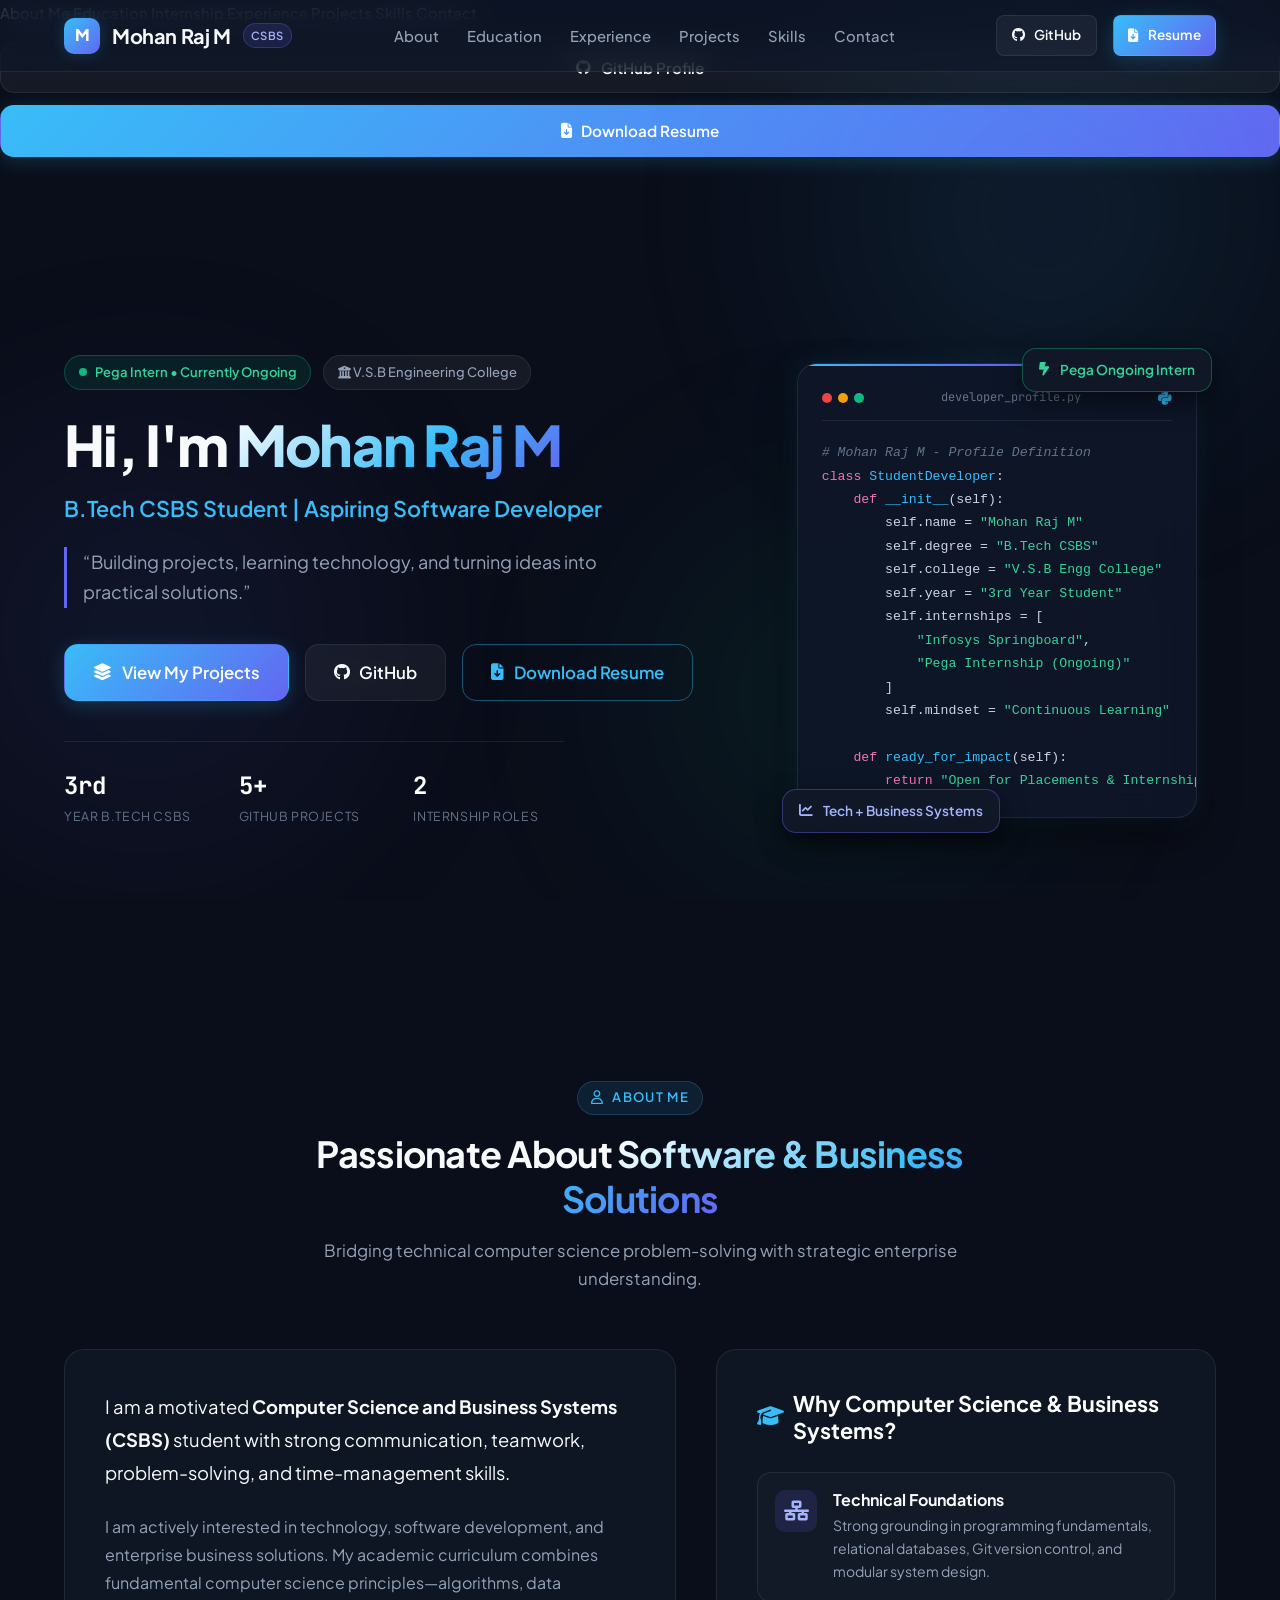
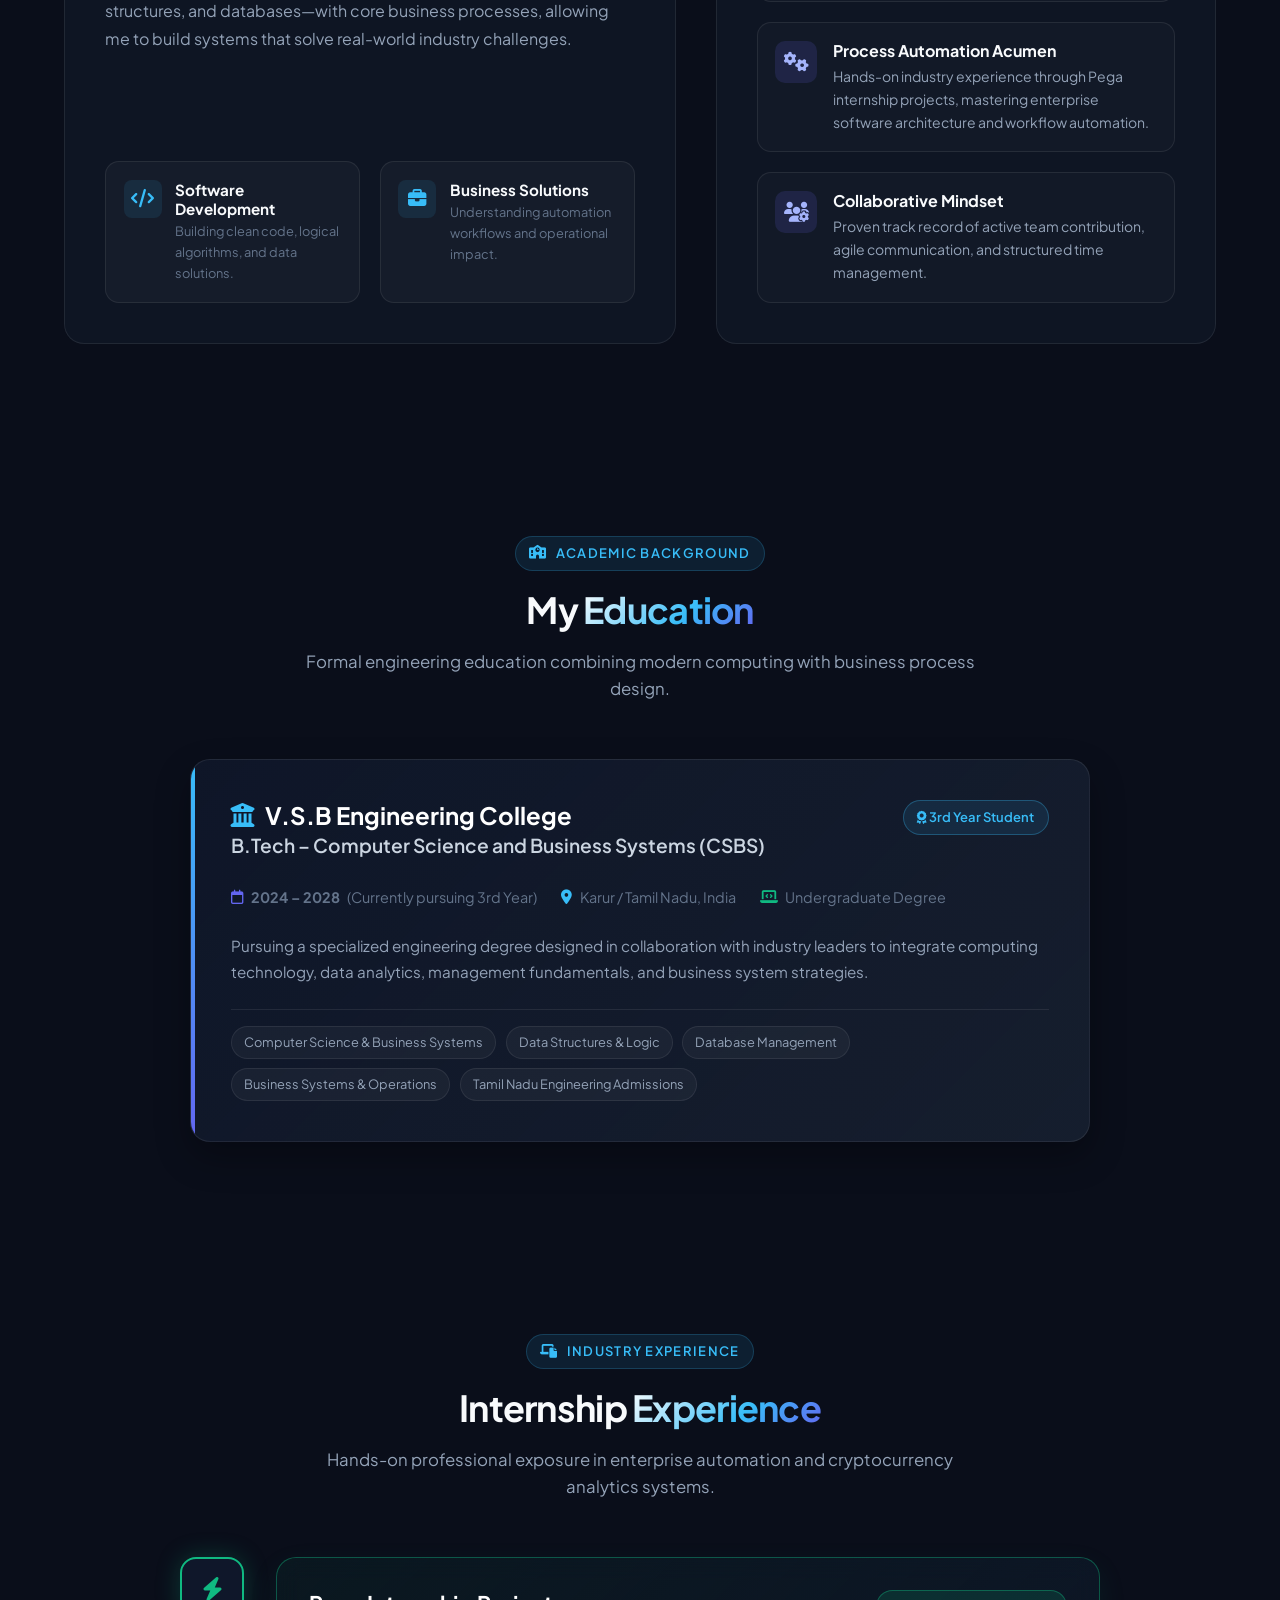
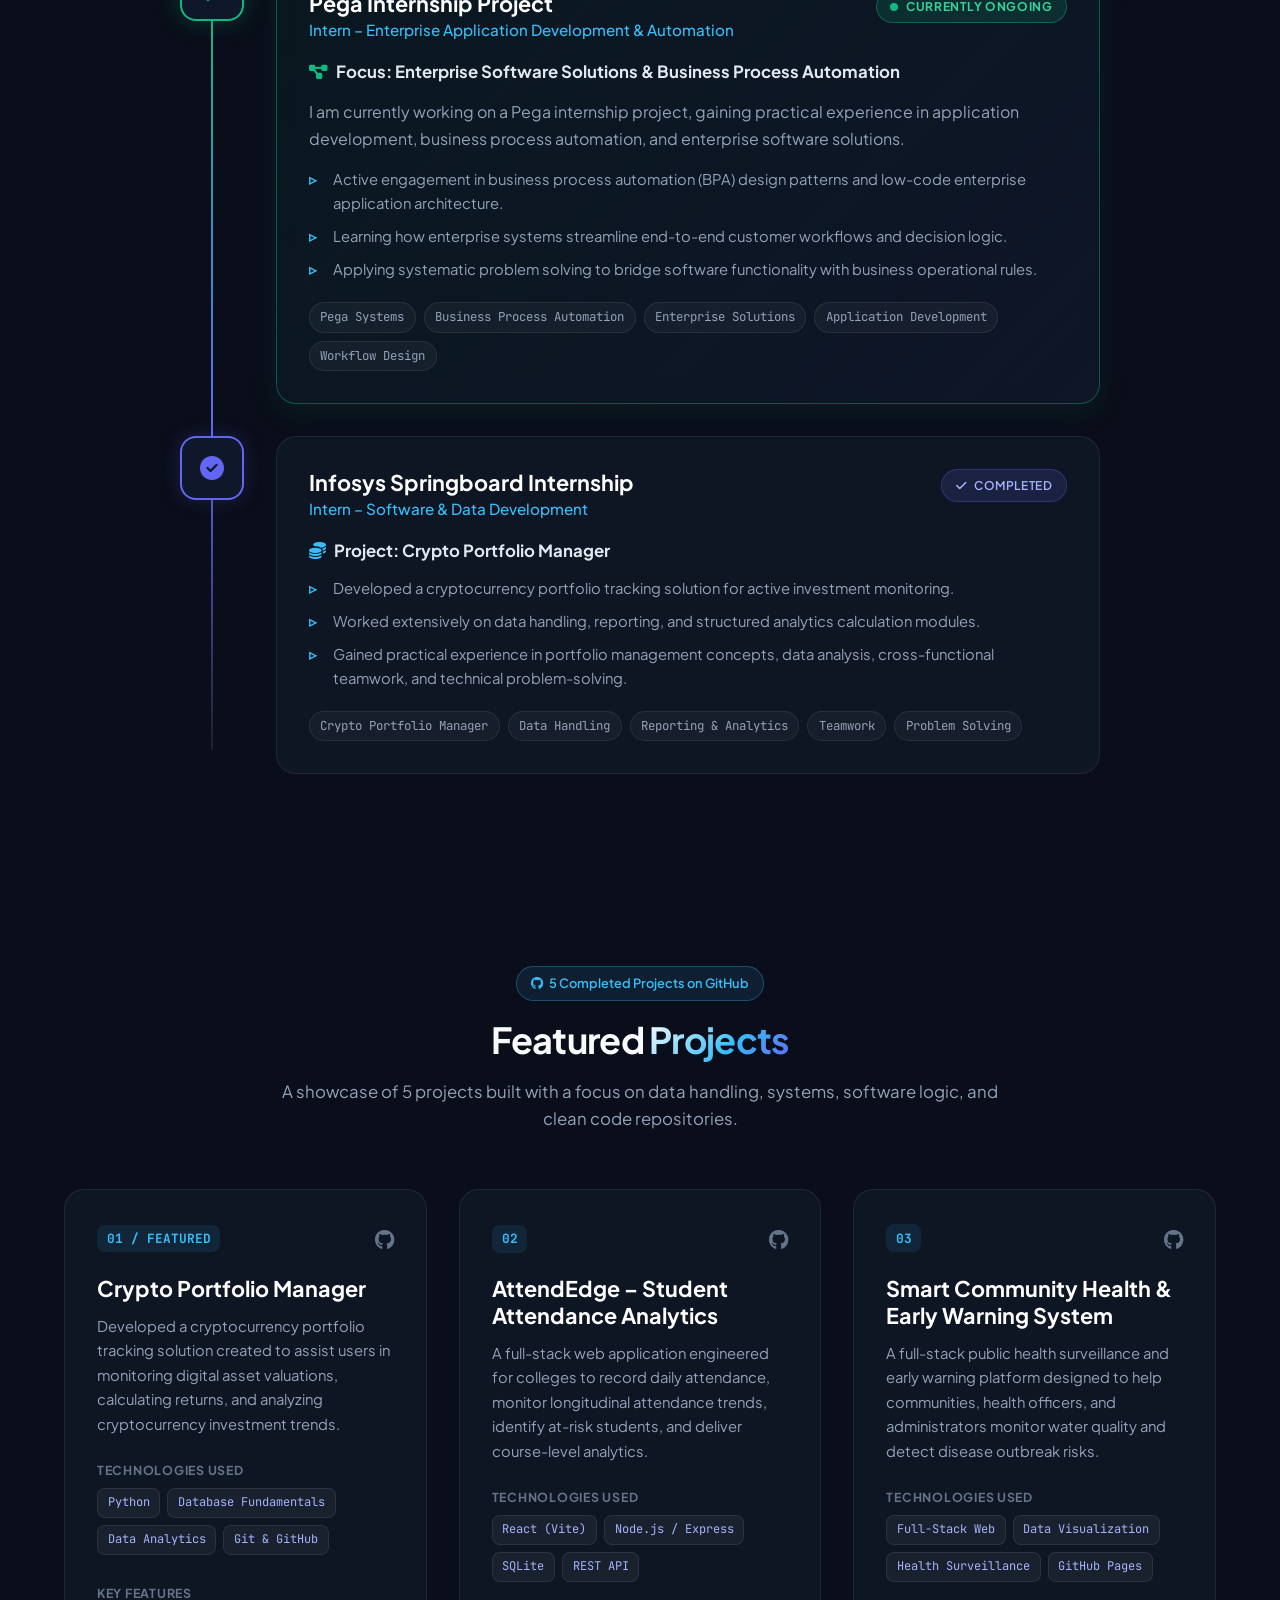
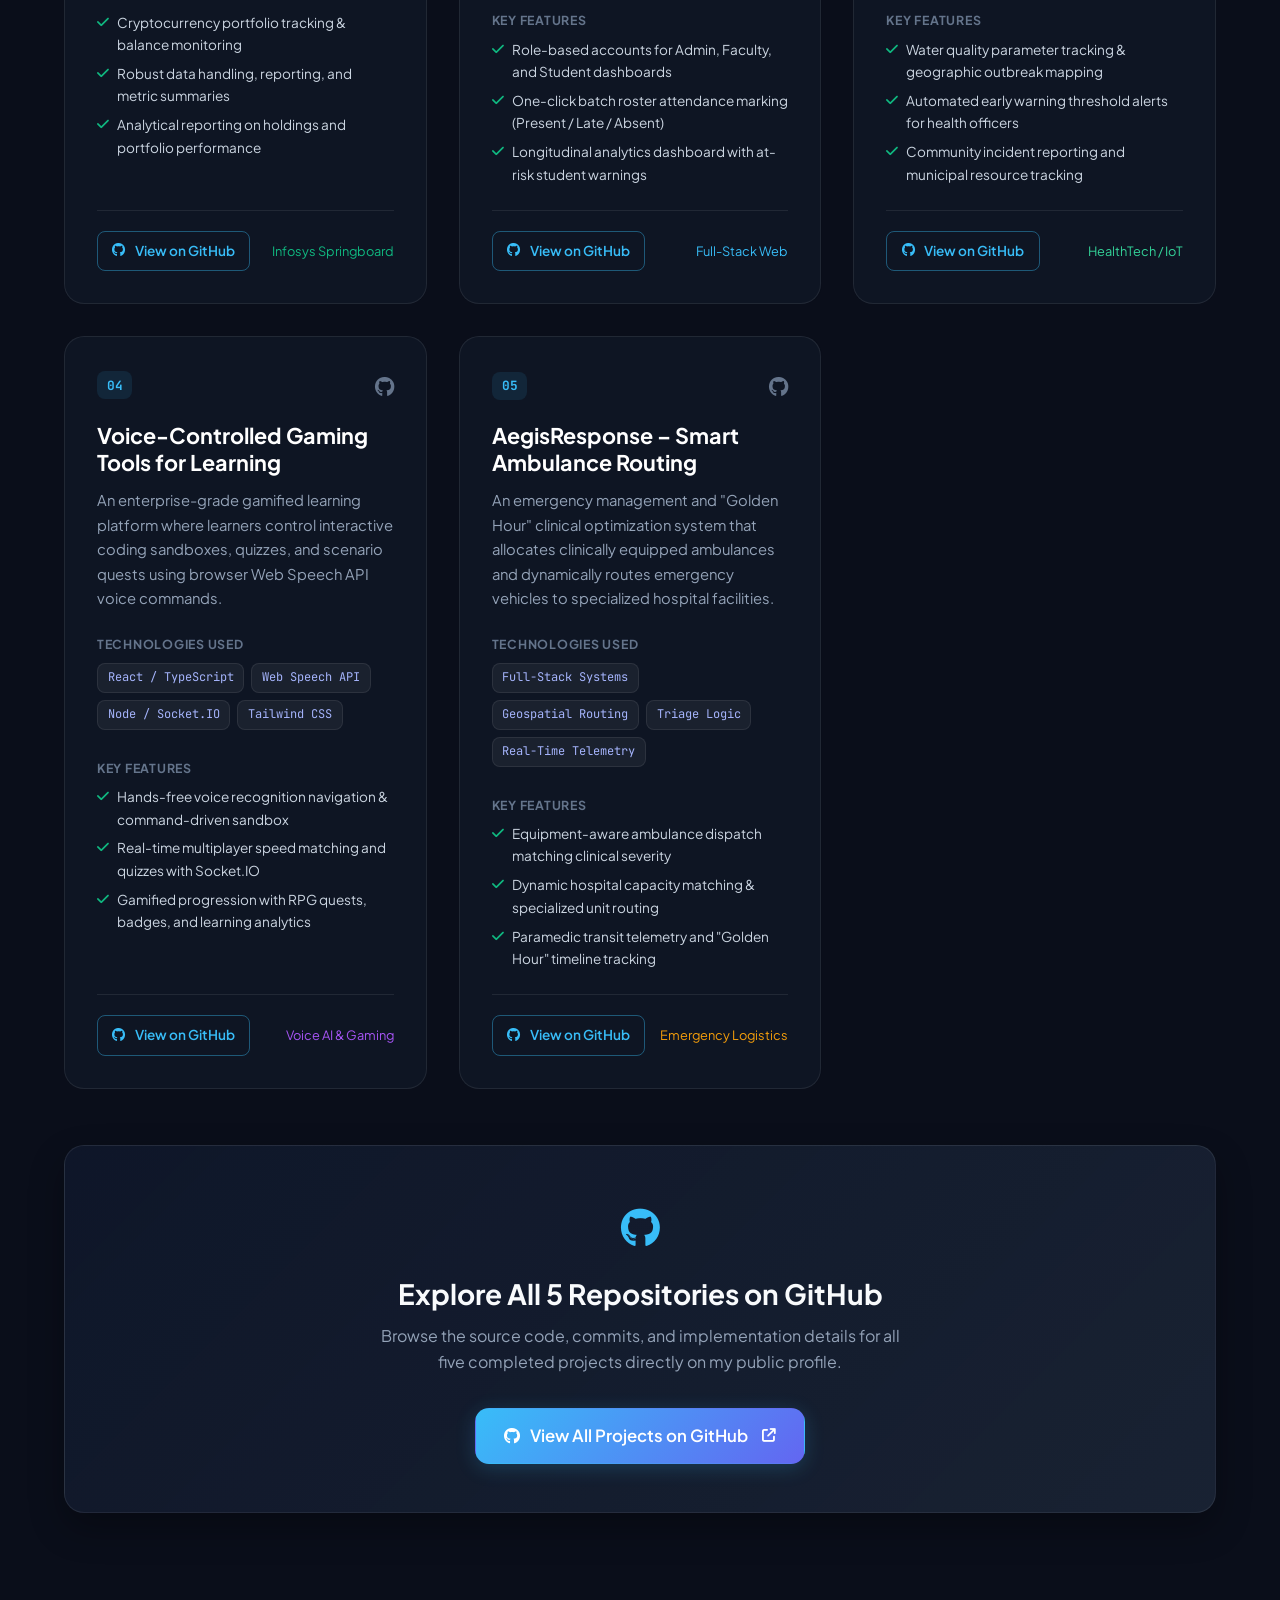
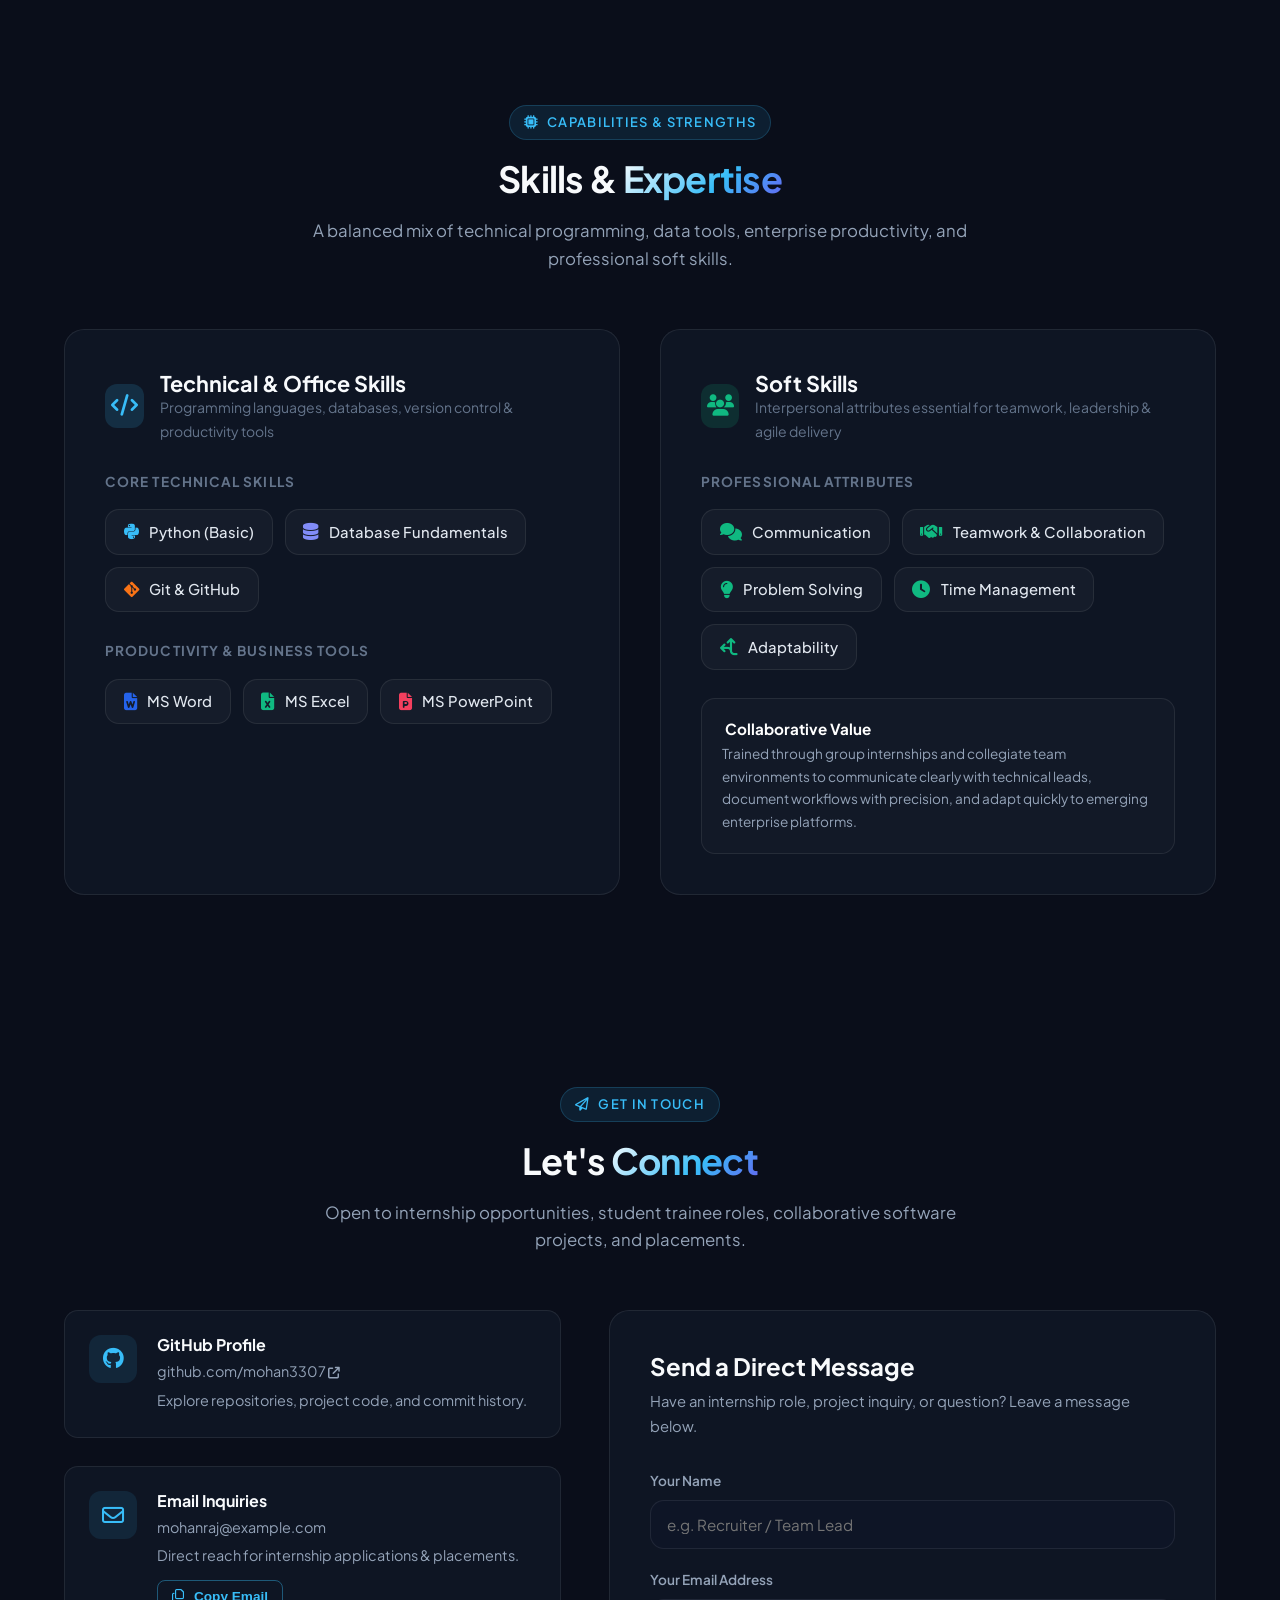
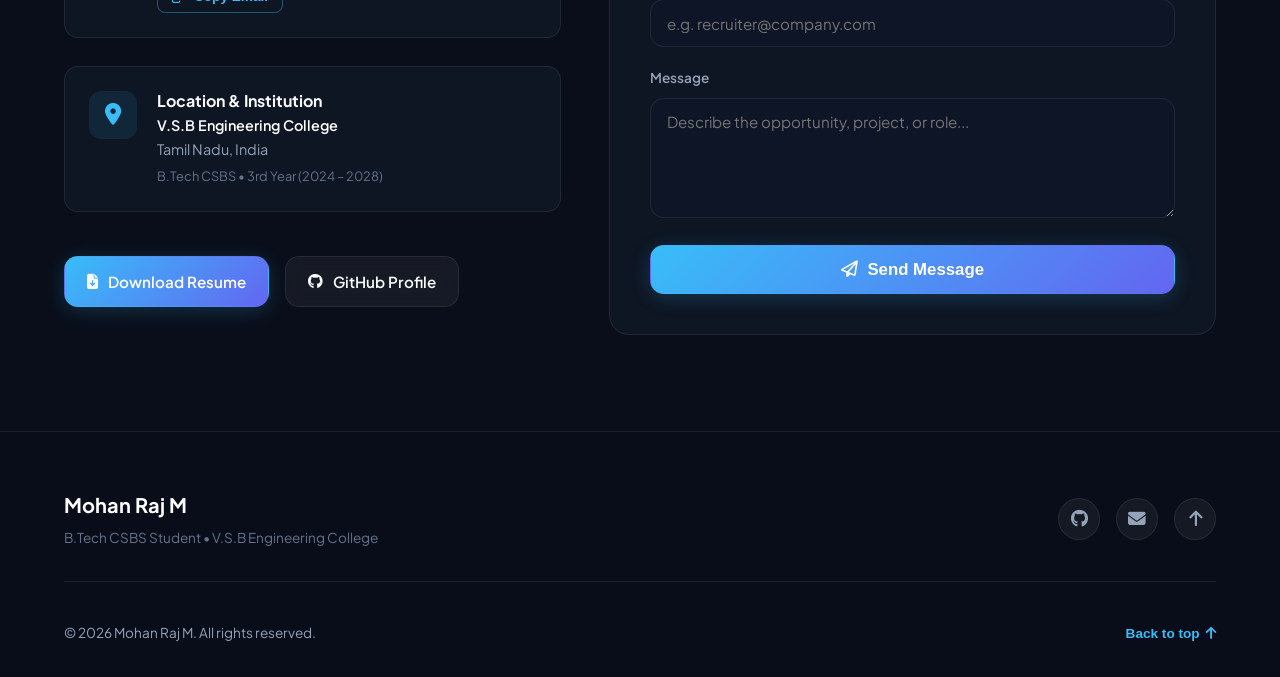
==== commit ea3c0655: "Update portfolio to 3rd Year and add 5 GitHub project details with repository links" ====
--- a/index.html
+++ b/index.html
@@ -5,7 +5,7 @@
   <meta name="viewport" content="width=device-width, initial-scale=1.0" />
   <meta http-equiv="X-UA-Compatible" content="ie=edge" />
   <title>Mohan Raj M | B.Tech CSBS Student & Aspiring Software Developer</title>
-  <meta name="description" content="Portfolio of Mohan Raj M - 2nd-year B.Tech CSBS student at V.S.B Engineering College, Tamil Nadu. Aspiring Software Developer skilled in Python, Databases, Git, and Business Solutions." />
+  <meta name="description" content="Portfolio of Mohan Raj M - 3rd-year B.Tech CSBS student at V.S.B Engineering College, Tamil Nadu. Aspiring Software Developer skilled in Python, Databases, Git, and Business Solutions." />
   <meta name="keywords" content="Mohan Raj M, CSBS, VSB Engineering College, Software Developer Portfolio, Pega Intern, Infosys Springboard, Python, Computer Science and Business Systems" />
   <meta name="author" content="Mohan Raj M" />
 
@@ -138,7 +138,7 @@
           <!-- Quick Metrics Bar -->
           <div class="hero-quick-stats">
             <div class="stat-item">
-              <span class="stat-number">2nd</span>
+              <span class="stat-number">3rd</span>
               <span class="stat-label">Year B.Tech CSBS</span>
             </div>
             <div class="stat-item">
@@ -179,7 +179,7 @@
         self.name = <span class="code-string">"Mohan Raj M"</span>
         self.degree = <span class="code-string">"B.Tech CSBS"</span>
         self.college = <span class="code-string">"V.S.B Engg College"</span>
-        self.year = <span class="code-string">"2nd Year (2024-2028)"</span>
+        self.year = <span class="code-string">"3rd Year Student"</span>
         self.internships = [
             <span class="code-string">"Infosys Springboard"</span>,
             <span class="code-string">"Pega Internship (Ongoing)"</span>
@@ -318,14 +318,14 @@
                 <p class="edu-degree">B.Tech – Computer Science and Business Systems (CSBS)</p>
               </div>
               <span class="edu-badge">
-                <i class="fa-solid fa-award"></i> 2nd Year Student
+                <i class="fa-solid fa-award"></i> 3rd Year Student
               </span>
             </div>
 
             <div class="edu-meta">
               <span>
                 <i class="fa-regular fa-calendar" style="color: var(--accent-indigo);"></i>
-                <strong>2024 – 2028</strong> (Currently pursuing 2nd Year)
+                <strong>2024 – 2028</strong> (Currently pursuing 3rd Year)
               </span>
               <span>
                 <i class="fa-solid fa-location-dot" style="color: var(--accent-cyan);"></i>
@@ -474,7 +474,7 @@
             <div>
               <div class="project-card-top">
                 <span class="project-index">01 / FEATURED</span>
-                <a href="https://github.com/mohan3307" target="_blank" rel="noopener noreferrer" class="github-icon-link" aria-label="GitHub Repository">
+                <a href="https://github.com/mohan3307/Crypto-Portfolio-Manager" target="_blank" rel="noopener noreferrer" class="github-icon-link" aria-label="GitHub Repository">
                   <i class="fa-brands fa-github"></i>
                 </a>
               </div>
@@ -500,162 +500,162 @@
             </div>
 
             <div class="project-card-footer">
-              <a href="https://github.com/mohan3307" target="_blank" rel="noopener noreferrer" class="btn btn-outline btn-sm">
-                <i class="fa-brands fa-github"></i> GitHub Repository
+              <a href="https://github.com/mohan3307/Crypto-Portfolio-Manager" target="_blank" rel="noopener noreferrer" class="btn btn-outline btn-sm">
+                <i class="fa-brands fa-github"></i> View on GitHub
               </a>
               <span style="font-size: 0.8rem; color: var(--accent-emerald);">Infosys Springboard</span>
             </div>
           </article>
 
-          <!-- PROJECT 2: Placeholder Project 02 -->
+          <!-- PROJECT 2: Automated Student Attendance Monitoring & Analytics System -->
           <article class="project-card">
             <div>
               <div class="project-card-top">
                 <span class="project-index">02</span>
-                <a href="https://github.com/mohan3307" target="_blank" rel="noopener noreferrer" class="github-icon-link" aria-label="GitHub Repository">
+                <a href="https://github.com/mohan3307/Automated-student-attendance-monitoring-and-analytics-system-for-colleges" target="_blank" rel="noopener noreferrer" class="github-icon-link" aria-label="GitHub Repository">
                   <i class="fa-brands fa-github"></i>
                 </a>
               </div>
-              <h3 class="project-title">[Project 02 Title]</h3>
-              <span class="project-placeholder-tag">GitHub Repository Placeholder</span>
+              <h3 class="project-title">AttendEdge – Student Attendance Analytics</h3>
               <p class="project-desc">
-                [Short description of your 2nd completed project. Detail the main objective, user flow, and the practical software or business problem it solves].
+                A full-stack web application engineered for colleges to record daily attendance, monitor longitudinal attendance trends, identify at-risk students, and deliver course-level analytics.
               </p>
 
               <div class="project-section-subtitle">Technologies Used</div>
               <div class="project-tech-stack">
-                <span class="tech-badge">Python (Basic)</span>
-                <span class="tech-badge">Database Fundamentals</span>
-                <span class="tech-badge">Git & GitHub</span>
+                <span class="tech-badge">React (Vite)</span>
+                <span class="tech-badge">Node.js / Express</span>
+                <span class="tech-badge">SQLite</span>
+                <span class="tech-badge">REST API</span>
               </div>
 
               <div class="project-section-subtitle">Key Features</div>
               <ul class="project-features">
-                <li><i class="fa-solid fa-check"></i> [Feature 1: Core application architecture and data processing logic]</li>
-                <li><i class="fa-solid fa-check"></i> [Feature 2: Structured input validation and database records handling]</li>
-                <li><i class="fa-solid fa-check"></i> [Feature 3: Interactive command-line or visual user interface]</li>
+                <li><i class="fa-solid fa-check"></i> Role-based accounts for Admin, Faculty, and Student dashboards</li>
+                <li><i class="fa-solid fa-check"></i> One-click batch roster attendance marking (Present / Late / Absent)</li>
+                <li><i class="fa-solid fa-check"></i> Longitudinal analytics dashboard with at-risk student warnings</li>
               </ul>
             </div>
 
             <div class="project-card-footer">
-              <a href="https://github.com/mohan3307" target="_blank" rel="noopener noreferrer" class="btn btn-outline btn-sm">
+              <a href="https://github.com/mohan3307/Automated-student-attendance-monitoring-and-analytics-system-for-colleges" target="_blank" rel="noopener noreferrer" class="btn btn-outline btn-sm">
                 <i class="fa-brands fa-github"></i> View on GitHub
               </a>
-              <span style="font-size: 0.8rem; color: var(--text-muted);">Repository 02</span>
+              <span style="font-size: 0.8rem; color: #38bdf8;">Full-Stack Web</span>
             </div>
           </article>
 
-          <!-- PROJECT 3: Placeholder Project 03 -->
+          <!-- PROJECT 3: Smart Community Health Monitoring & Early Warning System -->
           <article class="project-card">
             <div>
               <div class="project-card-top">
                 <span class="project-index">03</span>
-                <a href="https://github.com/mohan3307" target="_blank" rel="noopener noreferrer" class="github-icon-link" aria-label="GitHub Repository">
+                <a href="https://github.com/mohan3307/Smart-Community-Health-Monitoring-and-Early-Warning-System-for-Water-Borne-Diseases" target="_blank" rel="noopener noreferrer" class="github-icon-link" aria-label="GitHub Repository">
                   <i class="fa-brands fa-github"></i>
                 </a>
               </div>
-              <h3 class="project-title">[Project 03 Title]</h3>
-              <span class="project-placeholder-tag">GitHub Repository Placeholder</span>
+              <h3 class="project-title">Smart Community Health & Early Warning System</h3>
               <p class="project-desc">
-                [Short description of your 3rd completed project. Highlight system functionality, workflow automation, or database integration].
+                A full-stack public health surveillance and early warning platform designed to help communities, health officers, and administrators monitor water quality and detect disease outbreak risks.
               </p>
 
               <div class="project-section-subtitle">Technologies Used</div>
               <div class="project-tech-stack">
-                <span class="tech-badge">Python</span>
-                <span class="tech-badge">Database Management</span>
-                <span class="tech-badge">Git</span>
+                <span class="tech-badge">Full-Stack Web</span>
+                <span class="tech-badge">Data Visualization</span>
+                <span class="tech-badge">Health Surveillance</span>
+                <span class="tech-badge">GitHub Pages</span>
               </div>
 
               <div class="project-section-subtitle">Key Features</div>
               <ul class="project-features">
-                <li><i class="fa-solid fa-check"></i> [Feature 1: Automated data workflows and transaction logs]</li>
-                <li><i class="fa-solid fa-check"></i> [Feature 2: Efficient query execution and relational data storage]</li>
-                <li><i class="fa-solid fa-check"></i> [Feature 3: Clean error management and user feedback messaging]</li>
+                <li><i class="fa-solid fa-check"></i> Water quality parameter tracking & geographic outbreak mapping</li>
+                <li><i class="fa-solid fa-check"></i> Automated early warning threshold alerts for health officers</li>
+                <li><i class="fa-solid fa-check"></i> Community incident reporting and municipal resource tracking</li>
               </ul>
             </div>
 
             <div class="project-card-footer">
-              <a href="https://github.com/mohan3307" target="_blank" rel="noopener noreferrer" class="btn btn-outline btn-sm">
+              <a href="https://github.com/mohan3307/Smart-Community-Health-Monitoring-and-Early-Warning-System-for-Water-Borne-Diseases" target="_blank" rel="noopener noreferrer" class="btn btn-outline btn-sm">
                 <i class="fa-brands fa-github"></i> View on GitHub
               </a>
-              <span style="font-size: 0.8rem; color: var(--text-muted);">Repository 03</span>
+              <span style="font-size: 0.8rem; color: #34d399;">HealthTech / IoT</span>
             </div>
           </article>
 
-          <!-- PROJECT 4: Placeholder Project 04 -->
+          <!-- PROJECT 4: Voice-Controlled Gaming Tools for Enhanced Learning -->
           <article class="project-card">
             <div>
               <div class="project-card-top">
                 <span class="project-index">04</span>
-                <a href="https://github.com/mohan3307" target="_blank" rel="noopener noreferrer" class="github-icon-link" aria-label="GitHub Repository">
+                <a href="https://github.com/mohan3307/Voice-Controlled-Gaming-Tools-for-Enhanced-Learning-in-the-Skill-Ecosystem" target="_blank" rel="noopener noreferrer" class="github-icon-link" aria-label="GitHub Repository">
                   <i class="fa-brands fa-github"></i>
                 </a>
               </div>
-              <h3 class="project-title">[Project 04 Title]</h3>
-              <span class="project-placeholder-tag">GitHub Repository Placeholder</span>
+              <h3 class="project-title">Voice-Controlled Gaming Tools for Learning</h3>
               <p class="project-desc">
-                [Short description of your 4th completed project. Mention algorithmic approach, analytical computations, or business system efficiency].
+                An enterprise-grade gamified learning platform where learners control interactive coding sandboxes, quizzes, and scenario quests using browser Web Speech API voice commands.
               </p>
 
               <div class="project-section-subtitle">Technologies Used</div>
               <div class="project-tech-stack">
-                <span class="tech-badge">Python</span>
-                <span class="tech-badge">MS Excel / Data Reports</span>
-                <span class="tech-badge">GitHub</span>
+                <span class="tech-badge">React / TypeScript</span>
+                <span class="tech-badge">Web Speech API</span>
+                <span class="tech-badge">Node / Socket.IO</span>
+                <span class="tech-badge">Tailwind CSS</span>
               </div>
 
               <div class="project-section-subtitle">Key Features</div>
               <ul class="project-features">
-                <li><i class="fa-solid fa-check"></i> [Feature 1: Modular calculation algorithms and metric tracking]</li>
-                <li><i class="fa-solid fa-check"></i> [Feature 2: Report generation and structured export capability]</li>
-                <li><i class="fa-solid fa-check"></i> [Feature 3: Optimized code performance and reproducible setup]</li>
+                <li><i class="fa-solid fa-check"></i> Hands-free voice recognition navigation & command-driven sandbox</li>
+                <li><i class="fa-solid fa-check"></i> Real-time multiplayer speed matching and quizzes with Socket.IO</li>
+                <li><i class="fa-solid fa-check"></i> Gamified progression with RPG quests, badges, and learning analytics</li>
               </ul>
             </div>
 
             <div class="project-card-footer">
-              <a href="https://github.com/mohan3307" target="_blank" rel="noopener noreferrer" class="btn btn-outline btn-sm">
+              <a href="https://github.com/mohan3307/Voice-Controlled-Gaming-Tools-for-Enhanced-Learning-in-the-Skill-Ecosystem" target="_blank" rel="noopener noreferrer" class="btn btn-outline btn-sm">
                 <i class="fa-brands fa-github"></i> View on GitHub
               </a>
-              <span style="font-size: 0.8rem; color: var(--text-muted);">Repository 04</span>
+              <span style="font-size: 0.8rem; color: #a855f7;">Voice AI & Gaming</span>
             </div>
           </article>
 
-          <!-- PROJECT 5: Placeholder Project 05 -->
+          <!-- PROJECT 5: AegisResponse – Smart Ambulance Allocation & Hospital Routing -->
           <article class="project-card">
             <div>
               <div class="project-card-top">
                 <span class="project-index">05</span>
-                <a href="https://github.com/mohan3307" target="_blank" rel="noopener noreferrer" class="github-icon-link" aria-label="GitHub Repository">
+                <a href="https://github.com/mohan3307/Smart-Ambulance-Allocation-Hospital-Routing" target="_blank" rel="noopener noreferrer" class="github-icon-link" aria-label="GitHub Repository">
                   <i class="fa-brands fa-github"></i>
                 </a>
               </div>
-              <h3 class="project-title">[Project 05 Title]</h3>
-              <span class="project-placeholder-tag">GitHub Repository Placeholder</span>
+              <h3 class="project-title">AegisResponse – Smart Ambulance Routing</h3>
               <p class="project-desc">
-                [Short description of your 5th completed project. Describe the problem domain, data structures implemented, and final project outcome].
+                An emergency management and "Golden Hour" clinical optimization system that allocates clinically equipped ambulances and dynamically routes emergency vehicles to specialized hospital facilities.
               </p>
 
               <div class="project-section-subtitle">Technologies Used</div>
               <div class="project-tech-stack">
-                <span class="tech-badge">Python</span>
-                <span class="tech-badge">Database Fundamentals</span>
-                <span class="tech-badge">Git & GitHub</span>
+                <span class="tech-badge">Full-Stack Systems</span>
+                <span class="tech-badge">Geospatial Routing</span>
+                <span class="tech-badge">Triage Logic</span>
+                <span class="tech-badge">Real-Time Telemetry</span>
               </div>
 
               <div class="project-section-subtitle">Key Features</div>
               <ul class="project-features">
-                <li><i class="fa-solid fa-check"></i> [Feature 1: End-to-end operational functionality and documentation]</li>
-                <li><i class="fa-solid fa-check"></i> [Feature 2: Version-controlled development flow on GitHub]</li>
-                <li><i class="fa-solid fa-check"></i> [Feature 3: Business problem solving and analytical data presentation]</li>
+                <li><i class="fa-solid fa-check"></i> Equipment-aware ambulance dispatch matching clinical severity</li>
+                <li><i class="fa-solid fa-check"></i> Dynamic hospital capacity matching & specialized unit routing</li>
+                <li><i class="fa-solid fa-check"></i> Paramedic transit telemetry and "Golden Hour" timeline tracking</li>
               </ul>
             </div>
 
             <div class="project-card-footer">
-              <a href="https://github.com/mohan3307" target="_blank" rel="noopener noreferrer" class="btn btn-outline btn-sm">
+              <a href="https://github.com/mohan3307/Smart-Ambulance-Allocation-Hospital-Routing" target="_blank" rel="noopener noreferrer" class="btn btn-outline btn-sm">
                 <i class="fa-brands fa-github"></i> View on GitHub
               </a>
-              <span style="font-size: 0.8rem; color: var(--text-muted);">Repository 05</span>
+              <span style="font-size: 0.8rem; color: #f59e0b;">Emergency Logistics</span>
             </div>
           </article>
         </div>
@@ -852,7 +852,7 @@
                 <h4>Location & Institution</h4>
                 <p style="color: #ffffff; font-weight: 600;">V.S.B Engineering College</p>
                 <p>Tamil Nadu, India</p>
-                <p style="font-size: 0.8rem; color: var(--text-muted); margin-top: 0.25rem;">B.Tech CSBS &bull; 2024 – 2028</p>
+                <p style="font-size: 0.8rem; color: var(--text-muted); margin-top: 0.25rem;">B.Tech CSBS &bull; 3rd Year (2024 – 2028)</p>
               </div>
             </div>
 
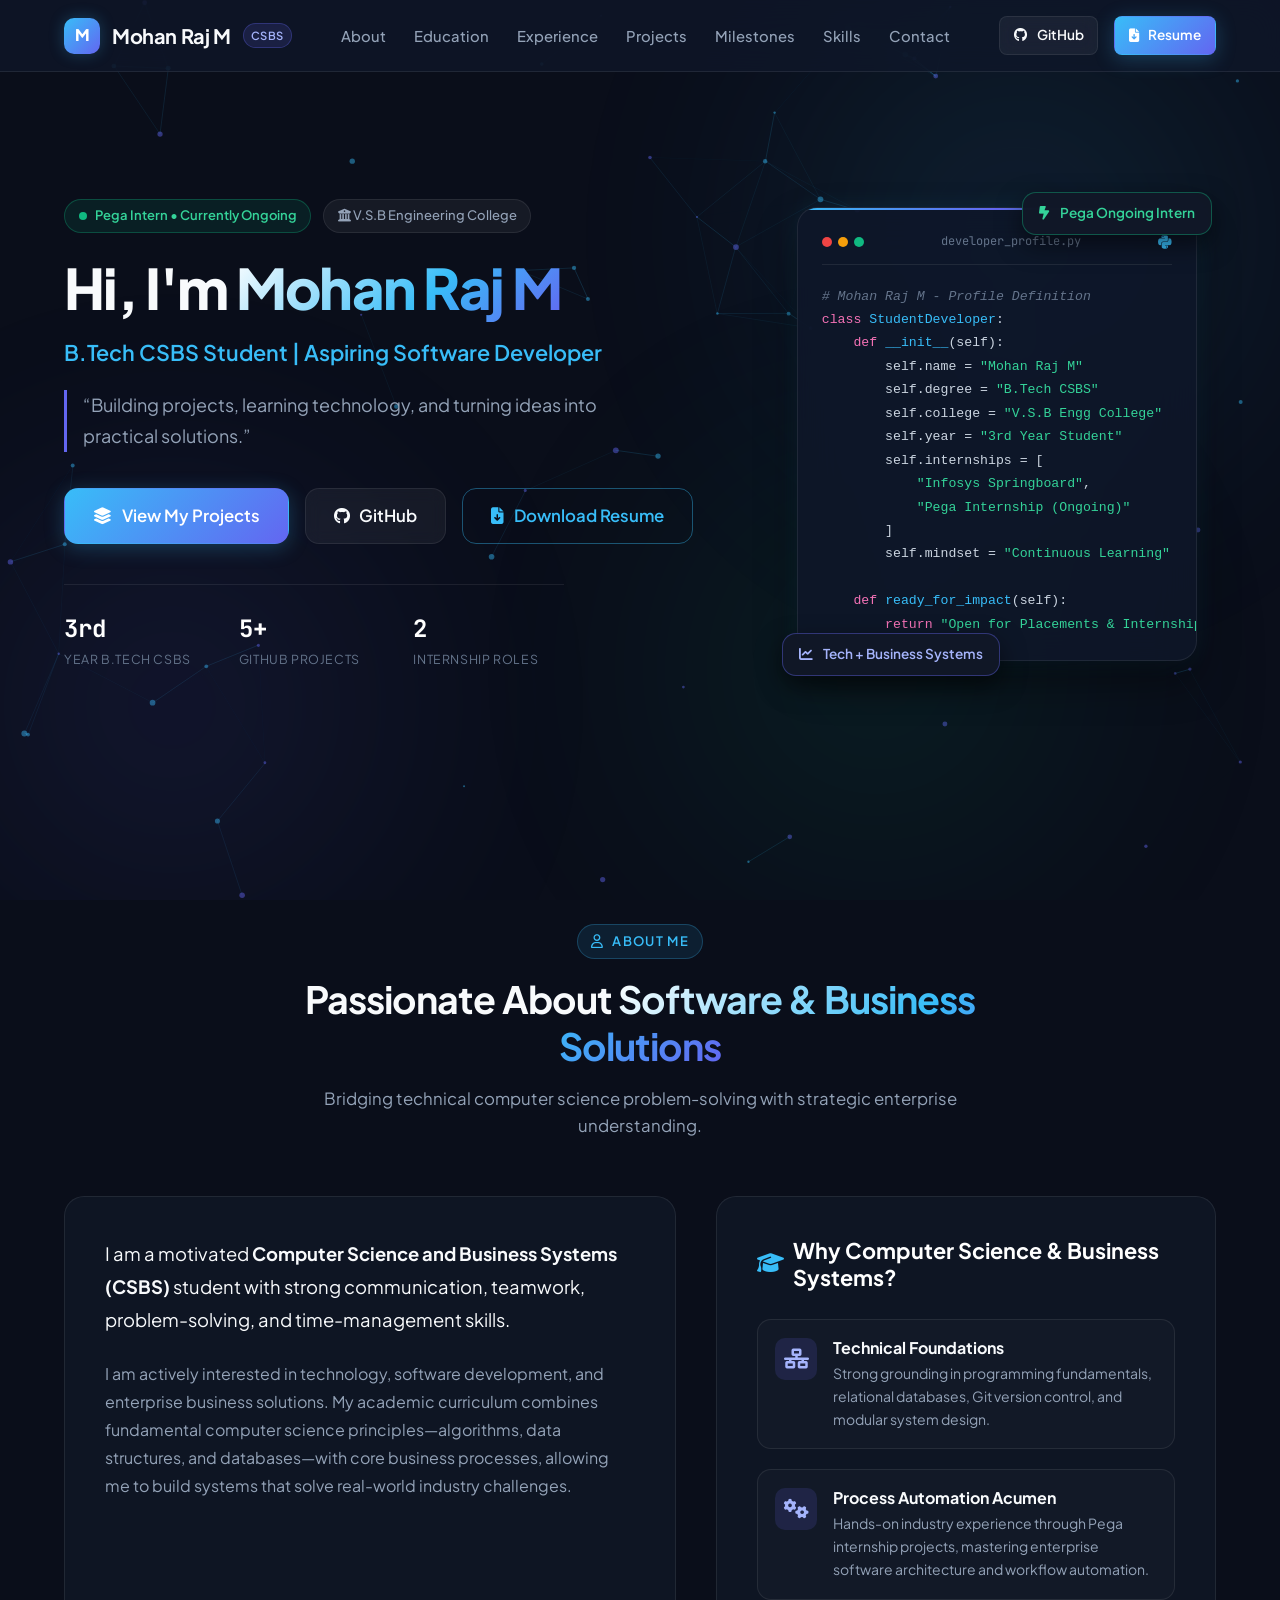
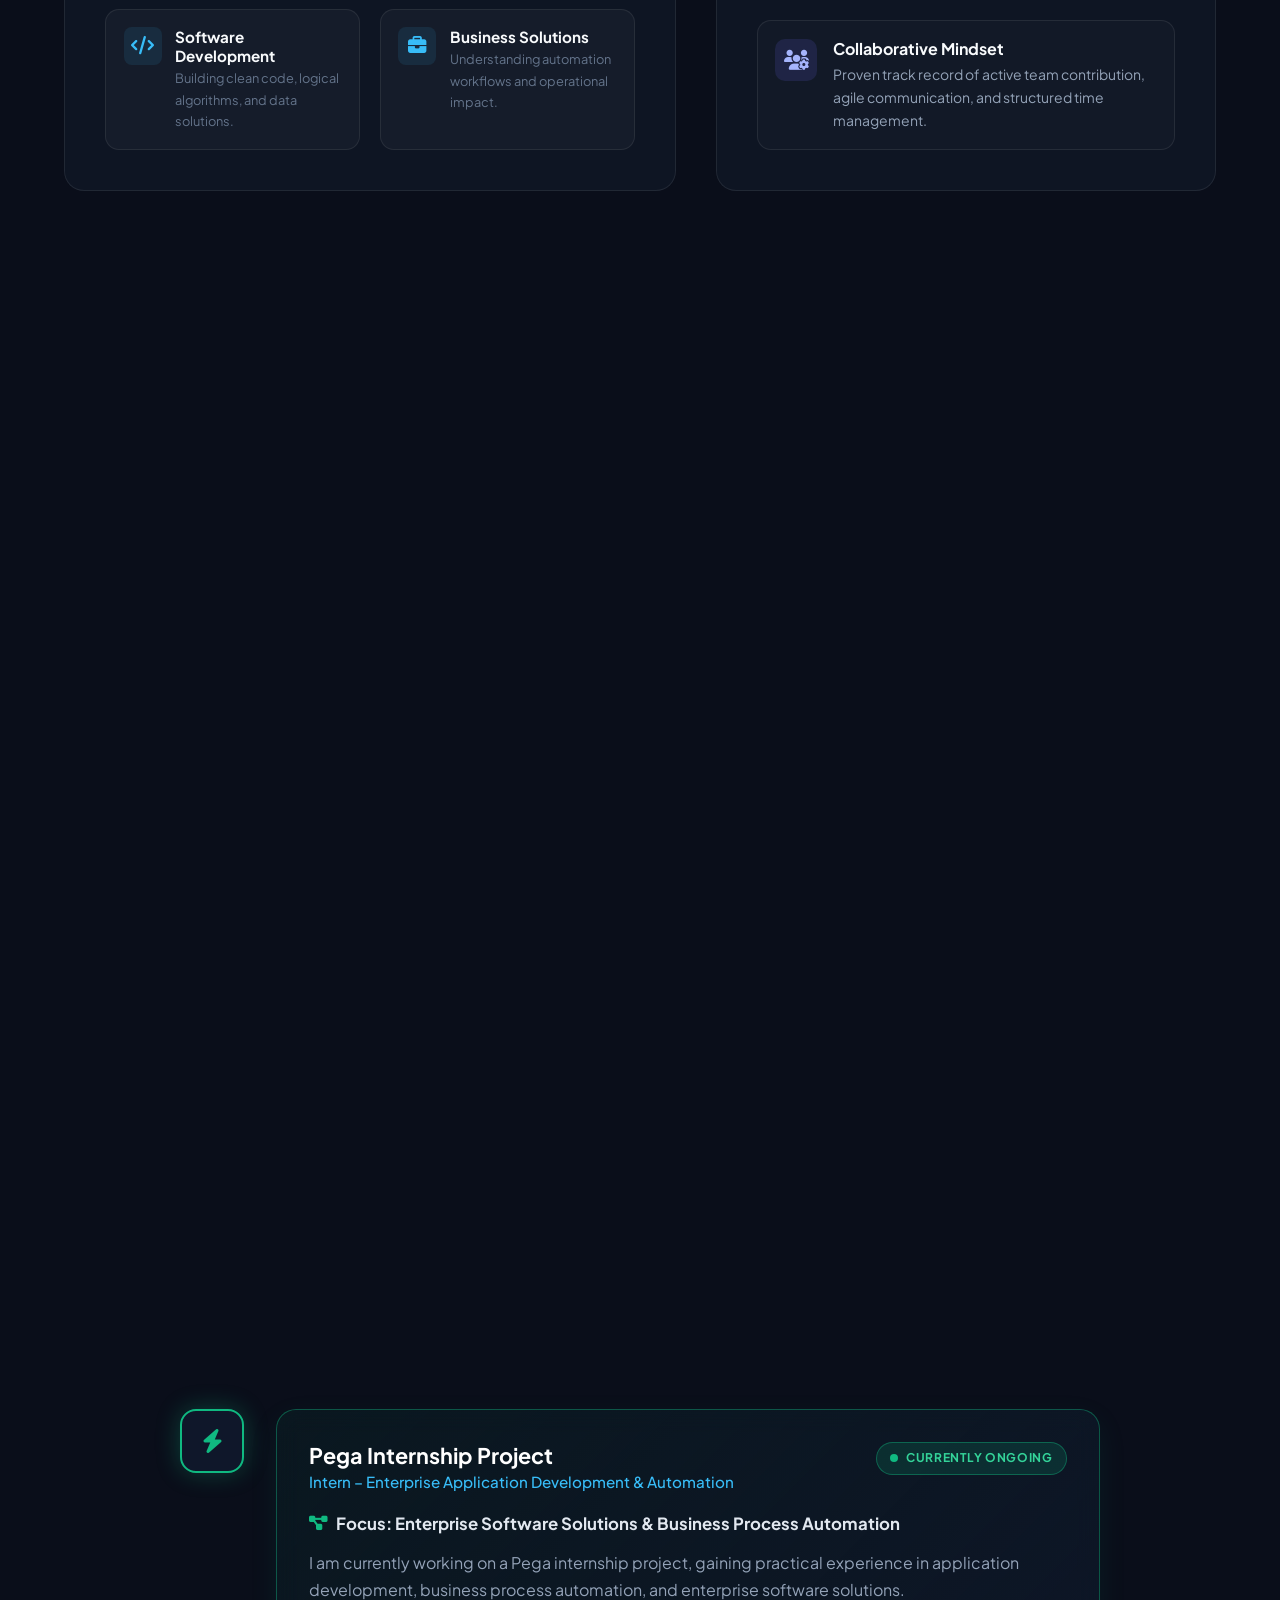
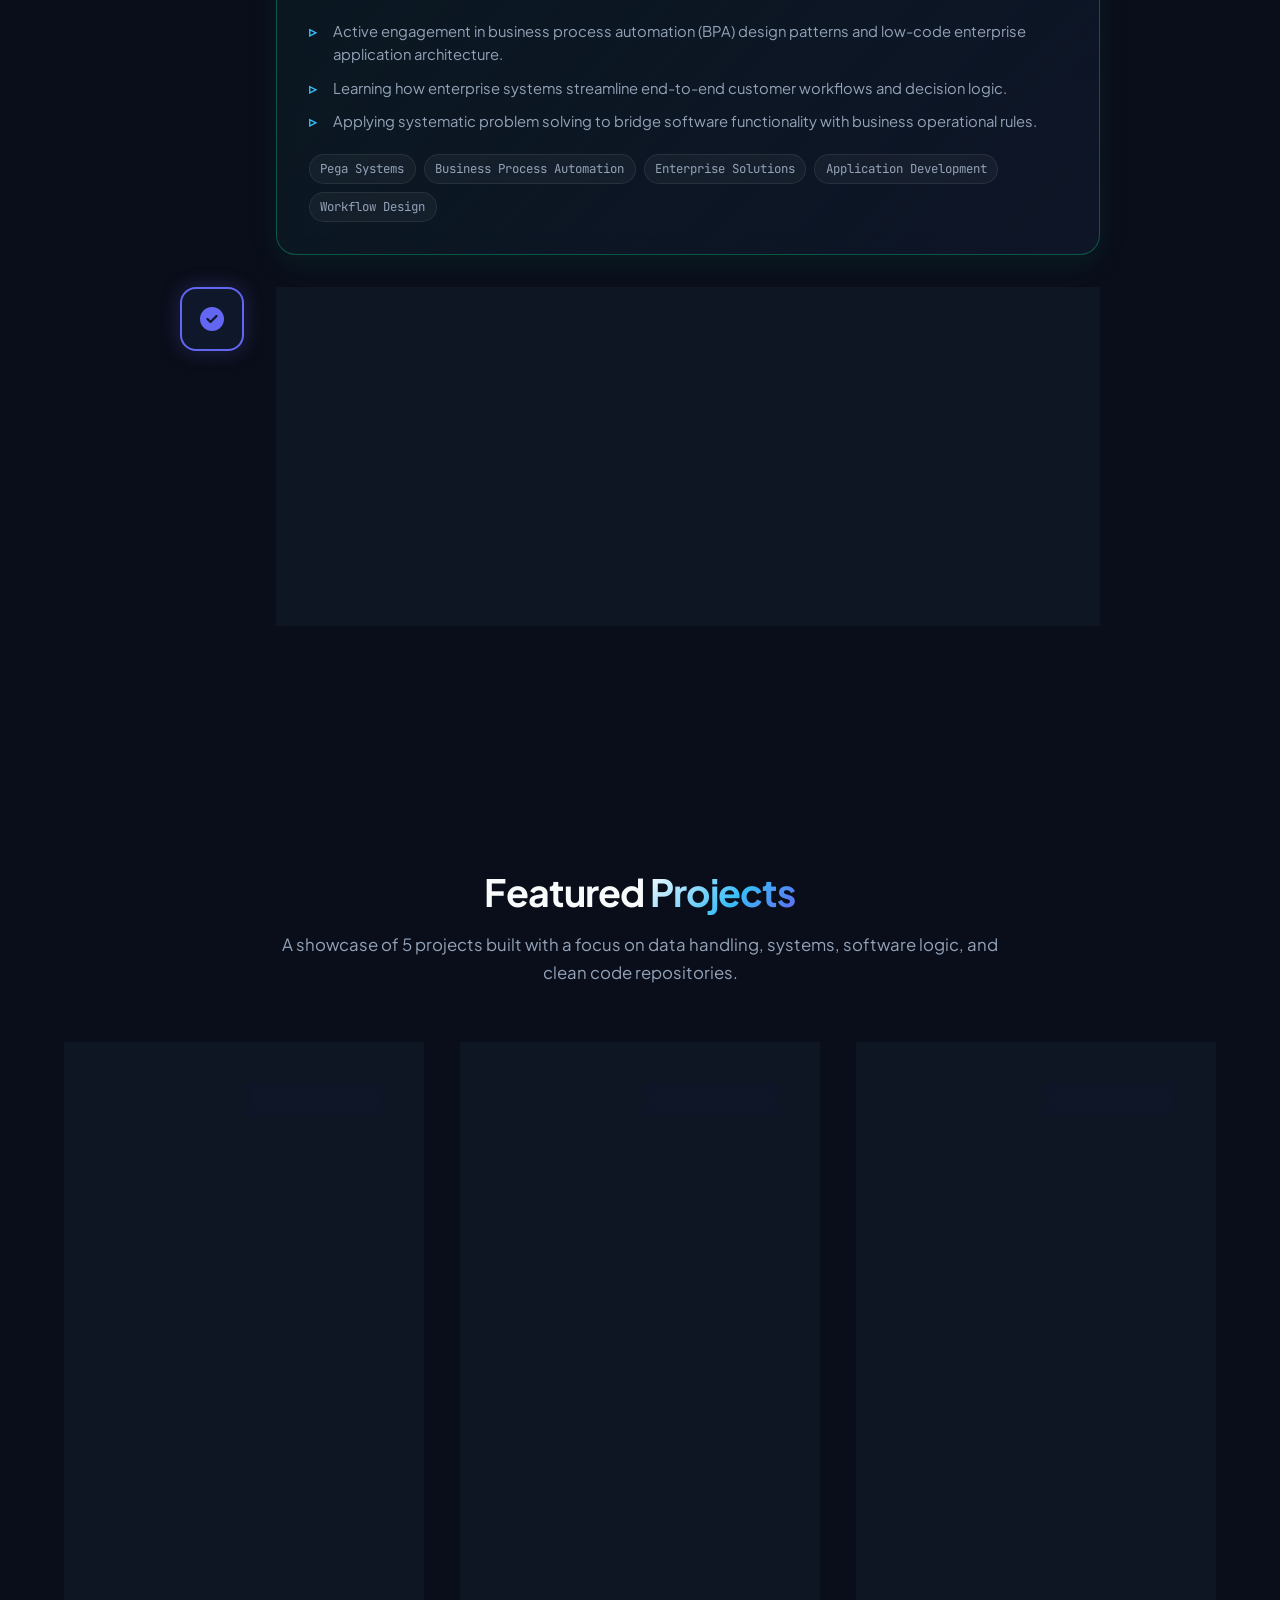
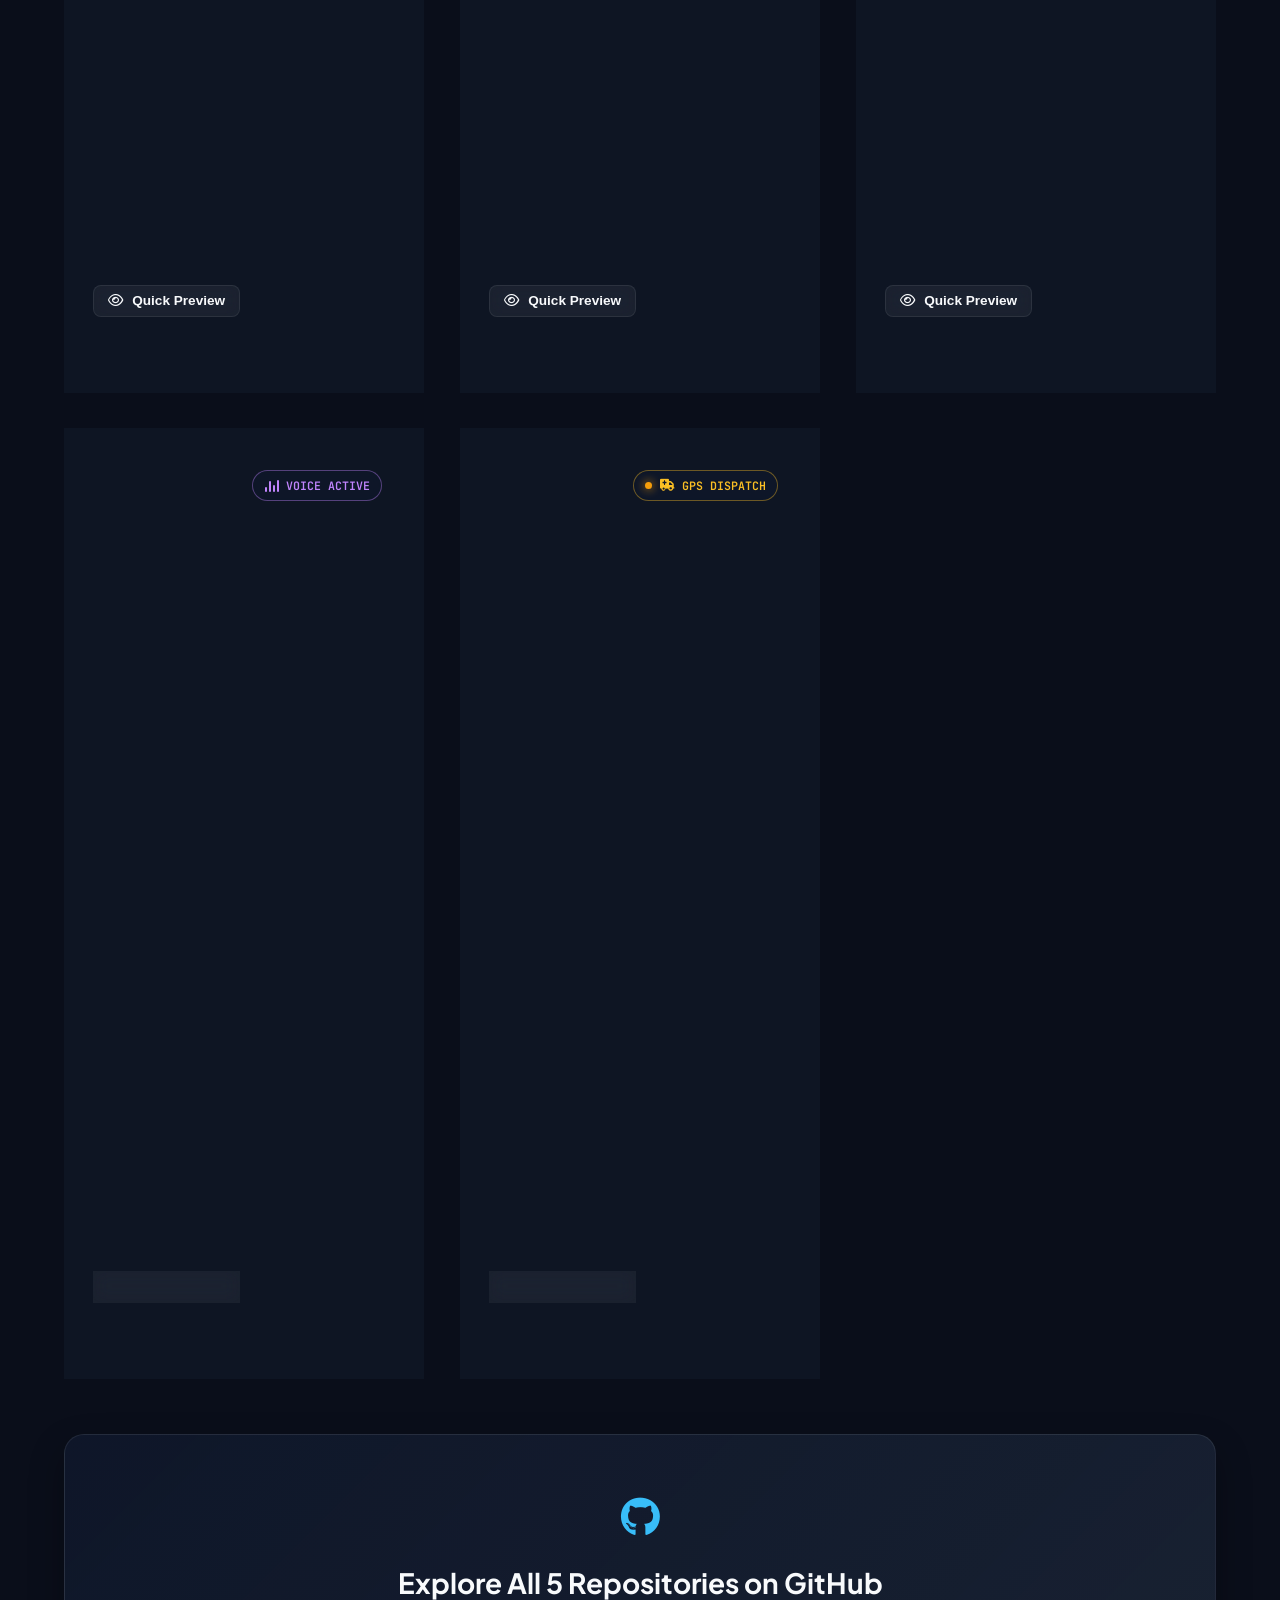
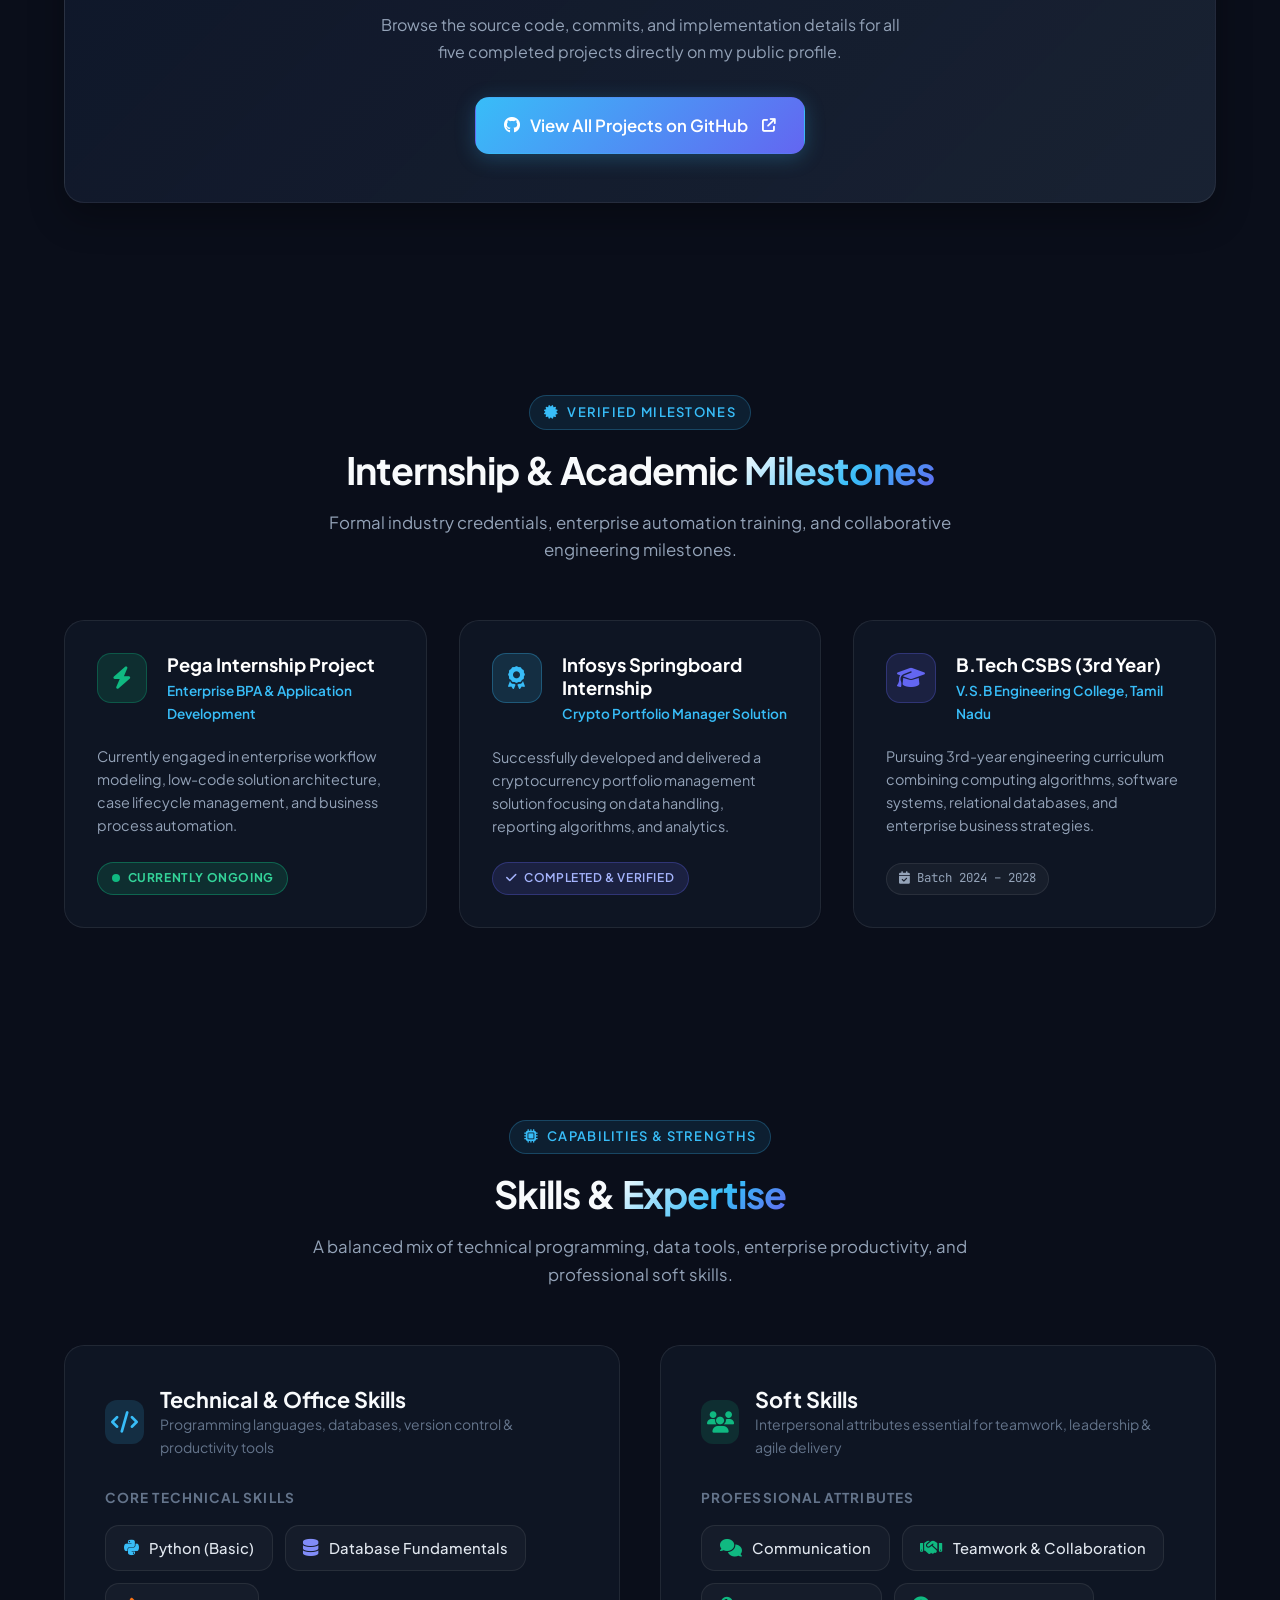
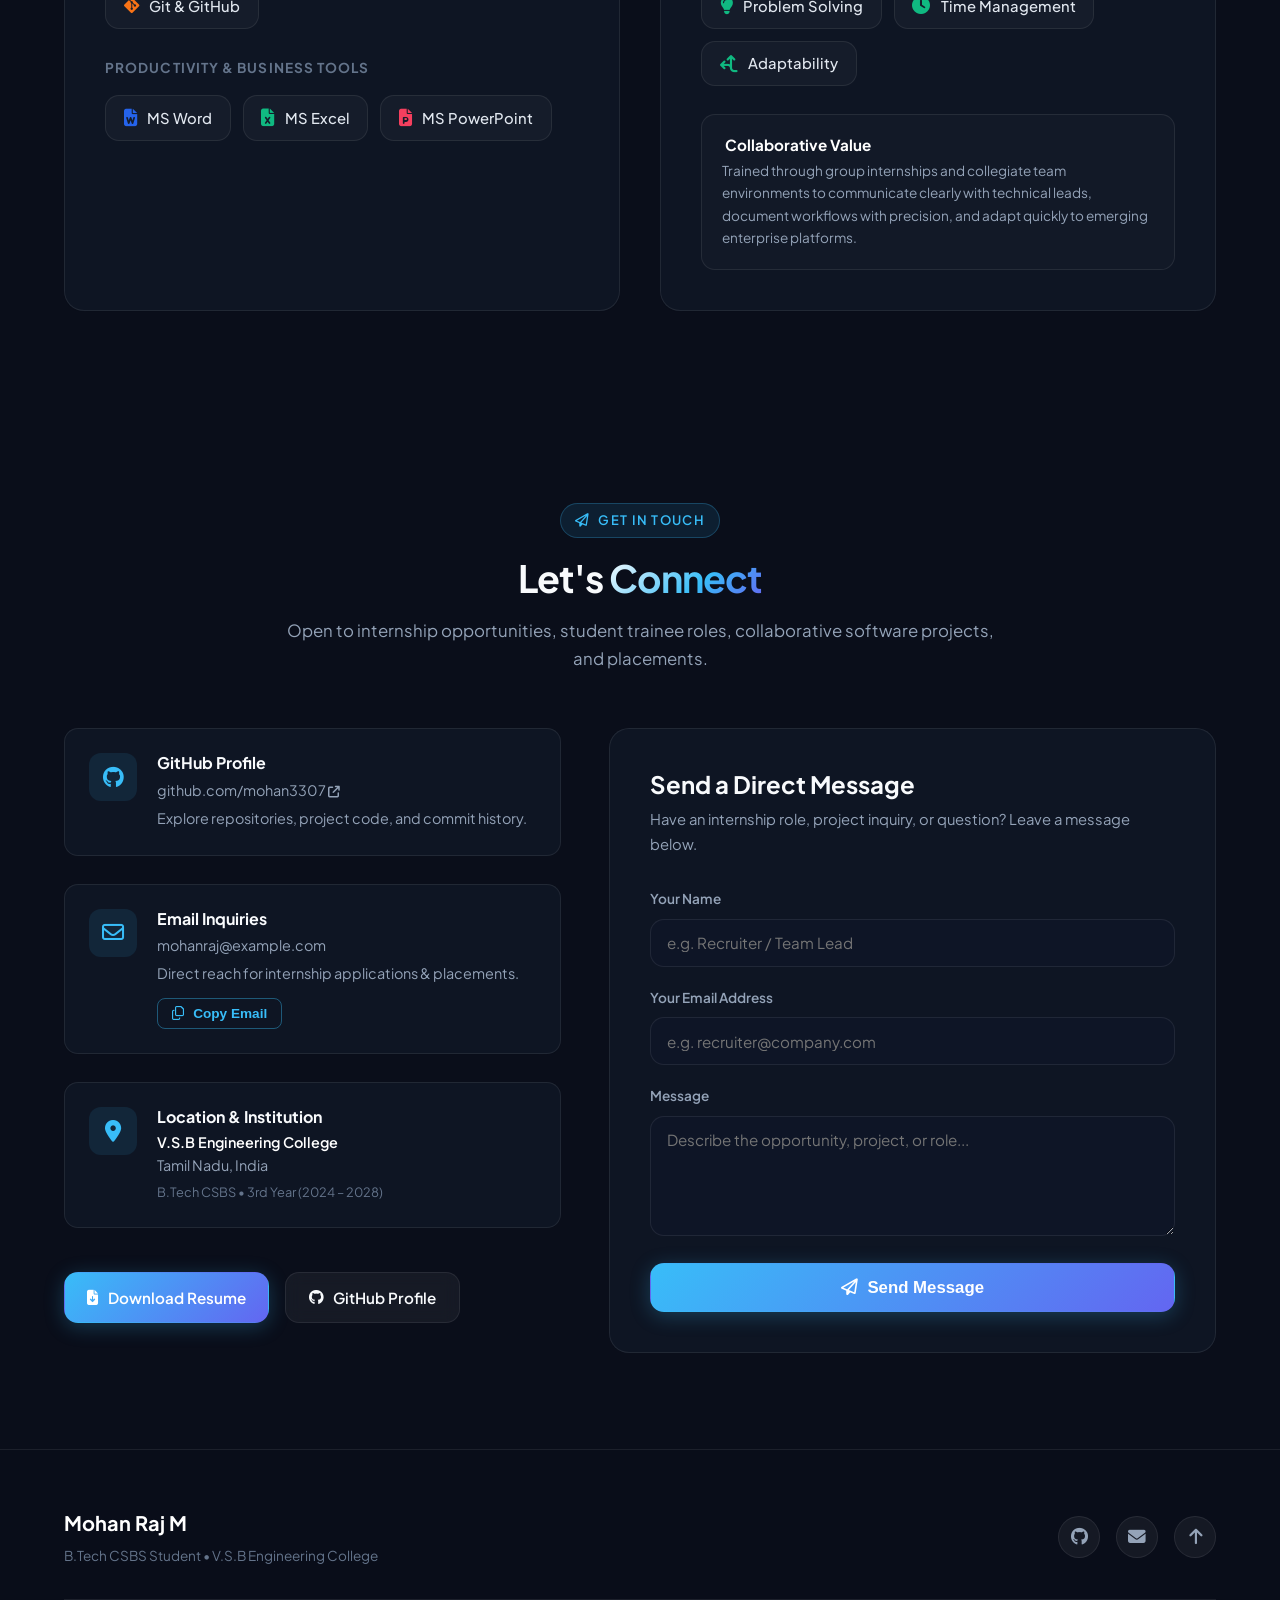
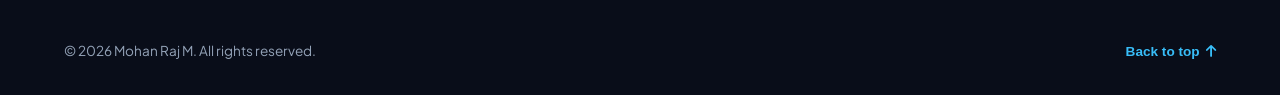
==== commit fa8f069b: "Add interactive constellation particles, moving project visual banners, live animated badges, milest" ====
--- a/index.html
+++ b/index.html
@@ -28,6 +28,9 @@
 </head>
 
 <body>
+  <!-- Moving Constellation Particle Canvas -->
+  <canvas id="particlesCanvas"></canvas>
+
   <!-- Ambient background glow elements -->
   <div class="bg-ambient-lights" aria-hidden="true">
     <div class="ambient-orb orb-1"></div>
@@ -51,6 +54,7 @@
           <li><a href="#education" class="nav-link">Education</a></li>
           <li><a href="#experience" class="nav-link">Experience</a></li>
           <li><a href="#projects" class="nav-link">Projects</a></li>
+          <li><a href="#milestones" class="nav-link">Milestones</a></li>
           <li><a href="#skills" class="nav-link">Skills</a></li>
           <li><a href="#contact" class="nav-link">Contact</a></li>
         </ul>
@@ -81,6 +85,7 @@
     <a href="#education" class="nav-link">Education</a>
     <a href="#experience" class="nav-link">Internship Experience</a>
     <a href="#projects" class="nav-link">Projects</a>
+    <a href="#milestones" class="nav-link">Milestones & Credentials</a>
     <a href="#skills" class="nav-link">Skills</a>
     <a href="#contact" class="nav-link">Contact</a>
     <div style="margin-top: 1rem; display: flex; flex-direction: column; gap: 0.75rem;">
@@ -471,6 +476,13 @@
         <div class="projects-grid">
           <!-- PROJECT 1: Crypto Portfolio Manager -->
           <article class="project-card">
+            <div class="project-visual-wrapper">
+              <img src="assets/images/project1-crypto.jpg" alt="Crypto Portfolio Manager Preview" loading="lazy" />
+              <div class="project-live-indicator moving-crypto-ticker">
+                <i class="fa-solid fa-chart-line"></i> LIVE TICKER
+              </div>
+            </div>
+
             <div>
               <div class="project-card-top">
                 <span class="project-index">01 / FEATURED</span>
@@ -500,15 +512,24 @@
             </div>
 
             <div class="project-card-footer">
+              <button class="btn btn-secondary btn-sm" data-preview-project="1">
+                <i class="fa-regular fa-eye"></i> Quick Preview
+              </button>
               <a href="https://github.com/mohan3307/Crypto-Portfolio-Manager" target="_blank" rel="noopener noreferrer" class="btn btn-outline btn-sm">
                 <i class="fa-brands fa-github"></i> View on GitHub
               </a>
-              <span style="font-size: 0.8rem; color: var(--accent-emerald);">Infosys Springboard</span>
             </div>
           </article>
 
           <!-- PROJECT 2: Automated Student Attendance Monitoring & Analytics System -->
           <article class="project-card">
+            <div class="project-visual-wrapper">
+              <img src="assets/images/project2-attendance.jpg" alt="AttendEdge Attendance Analytics Preview" loading="lazy" />
+              <div class="project-live-indicator moving-attendance-scan">
+                <i class="fa-solid fa-qrcode"></i> SCAN ACTIVE
+              </div>
+            </div>
+
             <div>
               <div class="project-card-top">
                 <span class="project-index">02</span>
@@ -538,15 +559,24 @@
             </div>
 
             <div class="project-card-footer">
+              <button class="btn btn-secondary btn-sm" data-preview-project="2">
+                <i class="fa-regular fa-eye"></i> Quick Preview
+              </button>
               <a href="https://github.com/mohan3307/Automated-student-attendance-monitoring-and-analytics-system-for-colleges" target="_blank" rel="noopener noreferrer" class="btn btn-outline btn-sm">
                 <i class="fa-brands fa-github"></i> View on GitHub
               </a>
-              <span style="font-size: 0.8rem; color: #38bdf8;">Full-Stack Web</span>
             </div>
           </article>
 
           <!-- PROJECT 3: Smart Community Health Monitoring & Early Warning System -->
           <article class="project-card">
+            <div class="project-visual-wrapper">
+              <img src="assets/images/project3-water-health.jpg" alt="Smart Community Health Preview" loading="lazy" />
+              <div class="project-live-indicator moving-radar-pulse">
+                <i class="fa-solid fa-satellite-dish"></i> SENSOR RADAR
+              </div>
+            </div>
+
             <div>
               <div class="project-card-top">
                 <span class="project-index">03</span>
@@ -576,15 +606,30 @@
             </div>
 
             <div class="project-card-footer">
+              <button class="btn btn-secondary btn-sm" data-preview-project="3">
+                <i class="fa-regular fa-eye"></i> Quick Preview
+              </button>
               <a href="https://github.com/mohan3307/Smart-Community-Health-Monitoring-and-Early-Warning-System-for-Water-Borne-Diseases" target="_blank" rel="noopener noreferrer" class="btn btn-outline btn-sm">
                 <i class="fa-brands fa-github"></i> View on GitHub
               </a>
-              <span style="font-size: 0.8rem; color: #34d399;">HealthTech / IoT</span>
             </div>
           </article>
 
           <!-- PROJECT 4: Voice-Controlled Gaming Tools for Enhanced Learning -->
           <article class="project-card">
+            <div class="project-visual-wrapper">
+              <img src="assets/images/project4-voice-gaming.jpg" alt="Voice-Controlled Gaming Preview" loading="lazy" />
+              <div class="project-live-indicator moving-audio-eq">
+                <span class="eq-bars">
+                  <span class="eq-bar"></span>
+                  <span class="eq-bar"></span>
+                  <span class="eq-bar"></span>
+                  <span class="eq-bar"></span>
+                </span>
+                VOICE ACTIVE
+              </div>
+            </div>
+
             <div>
               <div class="project-card-top">
                 <span class="project-index">04</span>
@@ -614,15 +659,24 @@
             </div>
 
             <div class="project-card-footer">
+              <button class="btn btn-secondary btn-sm" data-preview-project="4">
+                <i class="fa-regular fa-eye"></i> Quick Preview
+              </button>
               <a href="https://github.com/mohan3307/Voice-Controlled-Gaming-Tools-for-Enhanced-Learning-in-the-Skill-Ecosystem" target="_blank" rel="noopener noreferrer" class="btn btn-outline btn-sm">
                 <i class="fa-brands fa-github"></i> View on GitHub
               </a>
-              <span style="font-size: 0.8rem; color: #a855f7;">Voice AI & Gaming</span>
             </div>
           </article>
 
           <!-- PROJECT 5: AegisResponse – Smart Ambulance Allocation & Hospital Routing -->
           <article class="project-card">
+            <div class="project-visual-wrapper">
+              <img src="assets/images/project5-smart-ambulance.jpg" alt="AegisResponse Smart Ambulance Preview" loading="lazy" />
+              <div class="project-live-indicator moving-emergency-beacon">
+                <i class="fa-solid fa-truck-medical"></i> GPS DISPATCH
+              </div>
+            </div>
+
             <div>
               <div class="project-card-top">
                 <span class="project-index">05</span>
@@ -652,10 +706,12 @@
             </div>
 
             <div class="project-card-footer">
+              <button class="btn btn-secondary btn-sm" data-preview-project="5">
+                <i class="fa-regular fa-eye"></i> Quick Preview
+              </button>
               <a href="https://github.com/mohan3307/Smart-Ambulance-Allocation-Hospital-Routing" target="_blank" rel="noopener noreferrer" class="btn btn-outline btn-sm">
                 <i class="fa-brands fa-github"></i> View on GitHub
               </a>
-              <span style="font-size: 0.8rem; color: #f59e0b;">Emergency Logistics</span>
             </div>
           </article>
         </div>
@@ -674,6 +730,94 @@
             <span>View All Projects on GitHub</span>
             <i class="fa-solid fa-arrow-up-right-from-square" style="font-size: 0.85rem; margin-left: 0.25rem;"></i>
           </a>
+        </div>
+      </div>
+    </section>
+
+    <!-- ==================== CREDENTIALS & MILESTONES SECTION ==================== -->
+    <section class="section" id="milestones">
+      <div class="container">
+        <div class="section-header">
+          <span class="section-tag">
+            <i class="fa-solid fa-certificate"></i> Verified Milestones
+          </span>
+          <h2 class="section-title">
+            Internship & Academic <span class="gradient-text">Milestones</span>
+          </h2>
+          <p class="section-subtitle">
+            Formal industry credentials, enterprise automation training, and collaborative engineering milestones.
+          </p>
+        </div>
+
+        <div class="milestones-grid">
+          <!-- Milestone 1: Pega -->
+          <div class="milestone-card">
+            <div>
+              <div class="milestone-header">
+                <div class="milestone-icon icon-pega">
+                  <i class="fa-solid fa-bolt"></i>
+                </div>
+                <div>
+                  <h3 class="milestone-title">Pega Internship Project</h3>
+                  <p class="milestone-org">Enterprise BPA & Application Development</p>
+                </div>
+              </div>
+              <p class="milestone-desc">
+                Currently engaged in enterprise workflow modeling, low-code solution architecture, case lifecycle management, and business process automation.
+              </p>
+            </div>
+            <div>
+              <span class="status-badge-ongoing">
+                <span class="pulsing-dot"></span> Currently Ongoing
+              </span>
+            </div>
+          </div>
+
+          <!-- Milestone 2: Infosys Springboard -->
+          <div class="milestone-card">
+            <div>
+              <div class="milestone-header">
+                <div class="milestone-icon icon-infosys">
+                  <i class="fa-solid fa-award"></i>
+                </div>
+                <div>
+                  <h3 class="milestone-title">Infosys Springboard Internship</h3>
+                  <p class="milestone-org">Crypto Portfolio Manager Solution</p>
+                </div>
+              </div>
+              <p class="milestone-desc">
+                Successfully developed and delivered a cryptocurrency portfolio management solution focusing on data handling, reporting algorithms, and analytics.
+              </p>
+            </div>
+            <div>
+              <span class="status-badge-completed">
+                <i class="fa-solid fa-check"></i> Completed & Verified
+              </span>
+            </div>
+          </div>
+
+          <!-- Milestone 3: B.Tech CSBS -->
+          <div class="milestone-card">
+            <div>
+              <div class="milestone-header">
+                <div class="milestone-icon icon-csbs">
+                  <i class="fa-solid fa-graduation-cap"></i>
+                </div>
+                <div>
+                  <h3 class="milestone-title">B.Tech CSBS (3rd Year)</h3>
+                  <p class="milestone-org">V.S.B Engineering College, Tamil Nadu</p>
+                </div>
+              </div>
+              <p class="milestone-desc">
+                Pursuing 3rd-year engineering curriculum combining computing algorithms, software systems, relational databases, and enterprise business strategies.
+              </p>
+            </div>
+            <div>
+              <span class="milestone-badge">
+                <i class="fa-solid fa-calendar-check"></i> Batch 2024 – 2028
+              </span>
+            </div>
+          </div>
         </div>
       </div>
     </section>
@@ -932,6 +1076,45 @@
     </div>
   </footer>
 
+  <!-- ==================== PROJECT DETAILS MODAL TEMPLATE ==================== -->
+  <div class="modal-overlay" id="projectModal" aria-hidden="true" role="dialog" aria-modal="true">
+    <div class="modal-dialog">
+      <button class="modal-close-btn" id="modalCloseBtn" aria-label="Close modal">
+        <i class="fa-solid fa-xmark"></i>
+      </button>
+      <div class="modal-image-banner">
+        <img id="modalImg" src="" alt="Project Preview" />
+      </div>
+      <div class="modal-body">
+        <h3 class="modal-title" id="modalTitle">Project Title</h3>
+        <p class="modal-subtitle" id="modalCategory">Category</p>
+        
+        <div class="modal-section-title">System Overview</div>
+        <p class="modal-description" id="modalDesc">Description</p>
+
+        <div class="modal-section-title">Technologies Used</div>
+        <div class="project-tech-stack" id="modalTechStack"></div>
+
+        <div class="modal-section-title">Key Architectural Features</div>
+        <ul class="modal-features-list" id="modalFeatures"></ul>
+
+        <div class="modal-section-title">Clone Repository</div>
+        <div class="modal-clone-box">
+          <code id="modalCloneCode">git clone ...</code>
+          <button class="btn btn-outline btn-sm" id="modalCopyCloneBtn">
+            <i class="fa-regular fa-copy"></i> Copy
+          </button>
+        </div>
+
+        <div class="modal-footer">
+          <a href="#" target="_blank" rel="noopener noreferrer" class="btn btn-primary" id="modalGithubBtn">
+            <i class="fa-brands fa-github"></i> Open on GitHub
+          </a>
+        </div>
+      </div>
+    </div>
+  </div>
+
   <!-- Scripts -->
   <script src="js/main.js"></script>
   <script>
--- a/css/style.css
+++ b/css/style.css
@@ -1,7 +1,7 @@
 /* ==========================================================================
-   Mohan Raj M - Portfolio Stylesheet
-   Theme: Modern Premium Dark Theme
-   Font Family: Plus Jakarta Sans / JetBrains Mono
+   Mohan Raj M - Portfolio Stylesheet (Modern Dark Premium Theme)
+   Features: Particle Canvas, Moving Project Visuals, Glassmorphism,
+   Interactive Modals & Templates, Responsive Grid & Flexbox
    ========================================================================== */
 
 /* --- CSS Variables --- */
@@ -9,12 +9,12 @@
   --bg-primary: #0a0e1a;
   --bg-secondary: #0f172a;
   --bg-card: rgba(17, 24, 39, 0.75);
-  --bg-card-hover: rgba(30, 41, 59, 0.85);
-  --bg-glass: rgba(15, 23, 42, 0.65);
+  --bg-card-hover: rgba(30, 41, 59, 0.88);
+  --bg-glass: rgba(15, 23, 42, 0.75);
   
   --border-subtle: rgba(255, 255, 255, 0.08);
-  --border-hover: rgba(56, 189, 248, 0.35);
-  --border-active: rgba(99, 102, 241, 0.4);
+  --border-hover: rgba(56, 189, 248, 0.4);
+  --border-active: rgba(99, 102, 241, 0.5);
 
   --accent-cyan: #38bdf8;
   --accent-blue: #2563eb;
@@ -22,15 +22,17 @@
   --accent-emerald: #10b981;
   --accent-purple: #a855f7;
   --accent-amber: #f59e0b;
+  --accent-rose: #f43f5e;
 
   --text-primary: #f8fafc;
   --text-secondary: #94a3b8;
   --text-muted: #64748b;
   --text-inverse: #0f172a;
 
-  --glow-cyan: rgba(56, 189, 248, 0.2);
-  --glow-emerald: rgba(16, 185, 129, 0.25);
-  --glow-indigo: rgba(99, 102, 241, 0.2);
+  --glow-cyan: rgba(56, 189, 248, 0.25);
+  --glow-emerald: rgba(16, 185, 129, 0.3);
+  --glow-indigo: rgba(99, 102, 241, 0.25);
+  --glow-purple: rgba(168, 85, 247, 0.25);
 
   --font-main: 'Plus Jakarta Sans', -apple-system, BlinkMacSystemFont, "Segoe UI", Roboto, sans-serif;
   --font-mono: 'JetBrains Mono', monospace;
@@ -73,6 +75,17 @@
   -moz-osx-font-smoothing: grayscale;
 }
 
+/* Moving Constellation Particle Canvas */
+#particlesCanvas {
+  position: fixed;
+  top: 0;
+  left: 0;
+  width: 100vw;
+  height: 100vh;
+  pointer-events: none;
+  z-index: 0;
+}
+
 /* Ambient Background Light Effects */
 .bg-ambient-lights {
   position: fixed;
@@ -88,36 +101,52 @@
 .ambient-orb {
   position: absolute;
   border-radius: 50%;
-  filter: blur(120px);
-  opacity: 0.15;
+  filter: blur(130px);
+  opacity: 0.16;
   will-change: transform;
 }
 
 .orb-1 {
   top: -10%;
   right: -5%;
+  width: 650px;
+  height: 650px;
+  background: radial-gradient(circle, var(--accent-cyan), transparent 70%);
+  animation: orbFloat1 18s ease-in-out infinite alternate;
+}
+
+.orb-2 {
+  top: 45%;
+  left: -10%;
   width: 600px;
   height: 600px;
-  background: radial-gradient(circle, var(--accent-cyan), transparent 70%);
-}
-
-.orb-2 {
-  top: 40%;
-  left: -10%;
+  background: radial-gradient(circle, var(--accent-indigo), transparent 70%);
+  animation: orbFloat2 22s ease-in-out infinite alternate;
+}
+
+.orb-3 {
+  bottom: -5%;
+  right: 10%;
   width: 550px;
   height: 550px;
-  background: radial-gradient(circle, var(--accent-indigo), transparent 70%);
-}
-
-.orb-3 {
-  bottom: -5%;
-  right: 15%;
-  width: 500px;
-  height: 500px;
   background: radial-gradient(circle, var(--accent-emerald), transparent 70%);
-}
-
-/* Typography & General Utilities */
+  animation: orbFloat3 20s ease-in-out infinite alternate;
+}
+
+@keyframes orbFloat1 {
+  0% { transform: translate(0, 0) scale(1); }
+  100% { transform: translate(-60px, 80px) scale(1.15); }
+}
+@keyframes orbFloat2 {
+  0% { transform: translate(0, 0) scale(1.1); }
+  100% { transform: translate(80px, -60px) scale(0.9); }
+}
+@keyframes orbFloat3 {
+  0% { transform: translate(0, 0) scale(0.95); }
+  100% { transform: translate(-50px, -70px) scale(1.1); }
+}
+
+/* Typography & Layout */
 h1, h2, h3, h4, h5, h6 {
   color: var(--text-primary);
   font-weight: 700;
@@ -155,7 +184,7 @@
 
 .section-header {
   text-align: center;
-  max-width: 680px;
+  max-width: 720px;
   margin: 0 auto 3.5rem;
 }
 
@@ -169,7 +198,7 @@
   letter-spacing: 0.1em;
   color: var(--accent-cyan);
   background: rgba(56, 189, 248, 0.1);
-  border: 1px solid rgba(56, 189, 248, 0.2);
+  border: 1px solid rgba(56, 189, 248, 0.25);
   padding: 0.35rem 0.85rem;
   border-radius: var(--radius-full);
   margin-bottom: 1rem;
@@ -180,8 +209,8 @@
 }
 
 .section-title {
-  font-size: 2.25rem;
-  letter-spacing: -0.02em;
+  font-size: 2.35rem;
+  letter-spacing: -0.025em;
   margin-bottom: 1rem;
 }
 
@@ -227,7 +256,7 @@
 
 .btn-primary:hover {
   transform: translateY(-2px);
-  box-shadow: 0 8px 25px rgba(56, 189, 248, 0.4);
+  box-shadow: 0 8px 25px rgba(56, 189, 248, 0.45);
 }
 
 .btn-secondary {
@@ -251,13 +280,13 @@
 }
 
 .btn-outline:hover {
-  background: rgba(56, 189, 248, 0.1);
+  background: rgba(56, 189, 248, 0.12);
   border-color: var(--accent-cyan);
   transform: translateY(-2px);
 }
 
 .btn-sm {
-  padding: 0.5rem 0.9rem;
+  padding: 0.45rem 0.85rem;
   font-size: 0.85rem;
   border-radius: var(--radius-sm);
 }
@@ -267,7 +296,7 @@
   font-size: 1.05rem;
 }
 
-/* --- Header & Navigation --- */
+/* --- Navbar --- */
 .navbar {
   position: fixed;
   top: 0;
@@ -283,7 +312,7 @@
 }
 
 .navbar.scrolled {
-  background: rgba(10, 14, 26, 0.92);
+  background: rgba(10, 14, 26, 0.94);
   box-shadow: 0 10px 30px rgba(0, 0, 0, 0.5);
   border-bottom-color: rgba(255, 255, 255, 0.1);
 }
@@ -432,15 +461,9 @@
 }
 
 @keyframes pulse-emerald {
-  0% {
-    box-shadow: 0 0 0 0 rgba(16, 185, 129, 0.7);
-  }
-  70% {
-    box-shadow: 0 0 0 10px rgba(16, 185, 129, 0);
-  }
-  100% {
-    box-shadow: 0 0 0 0 rgba(16, 185, 129, 0);
-  }
+  0% { box-shadow: 0 0 0 0 rgba(16, 185, 129, 0.7); }
+  70% { box-shadow: 0 0 0 10px rgba(16, 185, 129, 0); }
+  100% { box-shadow: 0 0 0 0 rgba(16, 185, 129, 0); }
 }
 
 .college-pill {
@@ -626,12 +649,8 @@
 }
 
 @keyframes float {
-  0%, 100% {
-    transform: translateY(0px);
-  }
-  50% {
-    transform: translateY(-8px);
-  }
+  0%, 100% { transform: translateY(0px); }
+  50% { transform: translateY(-8px); }
 }
 
 /* --- About Me Section --- */
@@ -1047,7 +1066,7 @@
   font-family: var(--font-mono);
 }
 
-/* --- Projects Section --- */
+/* --- Projects Section & Moving Visuals --- */
 .projects-header-wrapper {
   text-align: center;
   max-width: 760px;
@@ -1070,8 +1089,8 @@
 
 .projects-grid {
   display: grid;
-  grid-template-columns: repeat(auto-fit, minmax(340px, 1fr));
-  gap: 2rem;
+  grid-template-columns: repeat(auto-fit, minmax(350px, 1fr));
+  gap: 2.25rem;
   margin-bottom: 3.5rem;
 }
 
@@ -1079,11 +1098,11 @@
   background: var(--bg-card);
   border: 1px solid var(--border-subtle);
   border-radius: var(--radius-lg);
-  padding: 2rem;
+  padding: 1.75rem;
   display: flex;
   flex-direction: column;
   justify-content: space-between;
-  backdrop-filter: blur(12px);
+  backdrop-filter: blur(14px);
   transition: all var(--transition-normal);
   position: relative;
   overflow: hidden;
@@ -1092,14 +1111,147 @@
 .project-card:hover {
   transform: translateY(-6px);
   border-color: var(--border-hover);
-  box-shadow: 0 15px 35px rgba(0, 0, 0, 0.4), 0 0 20px var(--glow-cyan);
+  box-shadow: 0 18px 40px rgba(0, 0, 0, 0.45), 0 0 25px var(--glow-cyan);
+}
+
+/* Moving Image Card Visual Wrapper */
+.project-visual-wrapper {
+  width: 100%;
+  height: 200px;
+  border-radius: var(--radius-md);
+  overflow: hidden;
+  position: relative;
+  margin-bottom: 1.35rem;
+  border: 1px solid rgba(255, 255, 255, 0.1);
+  background: #0d1322;
+}
+
+.project-visual-wrapper img {
+  width: 100%;
+  height: 100%;
+  object-fit: cover;
+  transition: transform 0.6s cubic-bezier(0.4, 0, 0.2, 1);
+  filter: brightness(0.92) contrast(1.05);
+}
+
+.project-card:hover .project-visual-wrapper img {
+  transform: scale(1.08);
+  filter: brightness(1) contrast(1.08);
+}
+
+/* Moving Image Live Animation Overlays */
+.project-live-indicator {
+  position: absolute;
+  top: 12px;
+  right: 12px;
+  z-index: 2;
+  padding: 0.3rem 0.7rem;
+  border-radius: var(--radius-full);
+  background: rgba(15, 23, 42, 0.85);
+  backdrop-filter: blur(8px);
+  border: 1px solid rgba(255, 255, 255, 0.15);
+  display: flex;
+  align-items: center;
+  gap: 0.45rem;
+  font-size: 0.725rem;
+  font-weight: 600;
+  font-family: var(--font-mono);
+}
+
+/* 1. Moving Crypto Indicator */
+.moving-crypto-ticker {
+  color: #38bdf8;
+  border-color: rgba(56, 189, 248, 0.4);
+}
+.moving-crypto-ticker::before {
+  content: '';
+  width: 6px;
+  height: 6px;
+  background: #38bdf8;
+  border-radius: 50%;
+  box-shadow: 0 0 8px #38bdf8;
+  animation: pulseCyan 1.5s infinite;
+}
+
+/* 2. Moving Attendance Scan Bar */
+.moving-attendance-scan {
+  color: #34d399;
+  border-color: rgba(52, 211, 153, 0.4);
+}
+.moving-attendance-scan::before {
+  content: '';
+  width: 6px;
+  height: 6px;
+  background: #34d399;
+  border-radius: 50%;
+  box-shadow: 0 0 8px #34d399;
+  animation: pulse-emerald 1.5s infinite;
+}
+
+/* 3. Moving Radar Pulse for Water Health */
+.moving-radar-pulse {
+  color: #2dd4bf;
+  border-color: rgba(45, 212, 191, 0.4);
+}
+.moving-radar-pulse i {
+  animation: spinSlow 4s linear infinite;
+}
+@keyframes spinSlow {
+  from { transform: rotate(0deg); }
+  to { transform: rotate(360deg); }
+}
+
+/* 4. Moving Soundwave Equalizer for Voice Gaming */
+.moving-audio-eq {
+  color: #c084fc;
+  border-color: rgba(192, 132, 252, 0.4);
+}
+.eq-bars {
+  display: inline-flex;
+  align-items: flex-end;
+  gap: 2px;
+  height: 12px;
+}
+.eq-bar {
+  width: 2px;
+  background: #c084fc;
+  border-radius: 1px;
+  animation: eqJump 0.8s ease-in-out infinite alternate;
+}
+.eq-bar:nth-child(1) { height: 40%; animation-delay: 0.1s; }
+.eq-bar:nth-child(2) { height: 90%; animation-delay: 0.3s; }
+.eq-bar:nth-child(3) { height: 60%; animation-delay: 0.2s; }
+.eq-bar:nth-child(4) { height: 100%; animation-delay: 0.4s; }
+
+@keyframes eqJump {
+  0% { height: 20%; }
+  100% { height: 100%; }
+}
+
+/* 5. Moving Emergency Beacon for Ambulance */
+.moving-emergency-beacon {
+  color: #fbbf24;
+  border-color: rgba(251, 191, 36, 0.4);
+}
+.moving-emergency-beacon::before {
+  content: '';
+  width: 7px;
+  height: 7px;
+  background: #f59e0b;
+  border-radius: 50%;
+  box-shadow: 0 0 10px #f59e0b;
+  animation: pulseAmber 1.2s infinite;
+}
+@keyframes pulseAmber {
+  0%, 100% { transform: scale(1); opacity: 1; }
+  50% { transform: scale(1.4); opacity: 0.6; }
 }
 
 .project-card-top {
   display: flex;
   justify-content: space-between;
   align-items: center;
-  margin-bottom: 1.25rem;
+  margin-bottom: 0.85rem;
 }
 
 .project-index {
@@ -1123,29 +1275,18 @@
 }
 
 .project-title {
-  font-size: 1.35rem;
+  font-size: 1.3rem;
   font-weight: 700;
   color: #ffffff;
   margin-bottom: 0.75rem;
-}
-
-.project-placeholder-tag {
-  display: inline-block;
-  font-size: 0.75rem;
-  font-family: var(--font-mono);
-  background: rgba(245, 158, 11, 0.12);
-  border: 1px solid rgba(245, 158, 11, 0.3);
-  color: #fbbf24;
-  padding: 0.2rem 0.5rem;
-  border-radius: var(--radius-sm);
-  margin-bottom: 0.75rem;
+  line-height: 1.3;
 }
 
 .project-desc {
   font-size: 0.925rem;
   color: var(--text-secondary);
   line-height: 1.65;
-  margin-bottom: 1.5rem;
+  margin-bottom: 1.25rem;
 }
 
 .project-section-subtitle {
@@ -1162,7 +1303,7 @@
   display: flex;
   flex-direction: column;
   gap: 0.4rem;
-  margin-bottom: 1.5rem;
+  margin-bottom: 1.35rem;
 }
 
 .project-features li {
@@ -1184,7 +1325,7 @@
   display: flex;
   flex-wrap: wrap;
   gap: 0.45rem;
-  margin-bottom: 1.75rem;
+  margin-bottom: 1.5rem;
 }
 
 .tech-badge {
@@ -1203,6 +1344,8 @@
   display: flex;
   justify-content: space-between;
   align-items: center;
+  gap: 0.5rem;
+  flex-wrap: wrap;
 }
 
 .projects-global-cta {
@@ -1224,6 +1367,102 @@
 .projects-global-cta p {
   max-width: 540px;
   margin: 0 auto 2rem;
+}
+
+/* --- Credentials & Milestones Section (Templates) --- */
+.milestones-grid {
+  display: grid;
+  grid-template-columns: repeat(auto-fit, minmax(320px, 1fr));
+  gap: 2rem;
+}
+
+.milestone-card {
+  background: var(--bg-card);
+  border: 1px solid var(--border-subtle);
+  border-radius: var(--radius-lg);
+  padding: 2rem;
+  backdrop-filter: blur(12px);
+  position: relative;
+  overflow: hidden;
+  display: flex;
+  flex-direction: column;
+  justify-content: space-between;
+  transition: all var(--transition-normal);
+}
+
+.milestone-card:hover {
+  transform: translateY(-4px);
+  border-color: var(--border-hover);
+  box-shadow: 0 12px 30px rgba(0, 0, 0, 0.3);
+}
+
+.milestone-header {
+  display: flex;
+  align-items: flex-start;
+  gap: 1.25rem;
+  margin-bottom: 1.25rem;
+}
+
+.milestone-icon {
+  width: 50px;
+  height: 50px;
+  border-radius: 14px;
+  display: flex;
+  align-items: center;
+  justify-content: center;
+  font-size: 1.4rem;
+  flex-shrink: 0;
+}
+
+.icon-pega {
+  background: rgba(16, 185, 129, 0.15);
+  color: var(--accent-emerald);
+  border: 1px solid rgba(16, 185, 129, 0.3);
+}
+
+.icon-infosys {
+  background: rgba(56, 189, 248, 0.15);
+  color: var(--accent-cyan);
+  border: 1px solid rgba(56, 189, 248, 0.3);
+}
+
+.icon-csbs {
+  background: rgba(99, 102, 241, 0.15);
+  color: var(--accent-indigo);
+  border: 1px solid rgba(99, 102, 241, 0.3);
+}
+
+.milestone-title {
+  font-size: 1.15rem;
+  font-weight: 700;
+  color: #ffffff;
+  margin-bottom: 0.25rem;
+}
+
+.milestone-org {
+  font-size: 0.85rem;
+  color: var(--accent-cyan);
+  font-weight: 600;
+}
+
+.milestone-desc {
+  font-size: 0.9rem;
+  color: var(--text-secondary);
+  line-height: 1.6;
+  margin-bottom: 1.5rem;
+}
+
+.milestone-badge {
+  display: inline-flex;
+  align-items: center;
+  gap: 0.4rem;
+  font-size: 0.775rem;
+  font-family: var(--font-mono);
+  padding: 0.3rem 0.75rem;
+  border-radius: var(--radius-full);
+  background: rgba(255, 255, 255, 0.04);
+  border: 1px solid var(--border-subtle);
+  color: var(--text-secondary);
 }
 
 /* --- Skills Section --- */
@@ -1558,12 +1797,173 @@
   color: #ffffff;
 }
 
+/* --- Project Detail Modal Template --- */
+.modal-overlay {
+  position: fixed;
+  top: 0;
+  left: 0;
+  width: 100vw;
+  height: 100vh;
+  background: rgba(6, 10, 20, 0.85);
+  backdrop-filter: blur(16px);
+  -webkit-backdrop-filter: blur(16px);
+  z-index: 1000;
+  display: flex;
+  align-items: center;
+  justify-content: center;
+  padding: 1.5rem;
+  opacity: 0;
+  pointer-events: none;
+  transition: opacity var(--transition-normal);
+}
+
+.modal-overlay.active {
+  opacity: 1;
+  pointer-events: auto;
+}
+
+.modal-dialog {
+  background: #0f172a;
+  border: 1px solid rgba(56, 189, 248, 0.3);
+  border-radius: var(--radius-lg);
+  width: 100%;
+  max-width: 850px;
+  max-height: 90vh;
+  overflow-y: auto;
+  box-shadow: 0 25px 60px rgba(0, 0, 0, 0.7), 0 0 35px var(--glow-cyan);
+  position: relative;
+  transform: translateY(30px) scale(0.96);
+  transition: transform var(--transition-normal);
+}
+
+.modal-overlay.active .modal-dialog {
+  transform: translateY(0) scale(1);
+}
+
+.modal-close-btn {
+  position: absolute;
+  top: 1.25rem;
+  right: 1.25rem;
+  width: 38px;
+  height: 38px;
+  border-radius: 50%;
+  background: rgba(255, 255, 255, 0.08);
+  border: 1px solid var(--border-subtle);
+  color: var(--text-primary);
+  display: flex;
+  align-items: center;
+  justify-content: center;
+  font-size: 1.1rem;
+  cursor: pointer;
+  z-index: 10;
+  transition: all var(--transition-fast);
+}
+
+.modal-close-btn:hover {
+  background: rgba(239, 68, 68, 0.2);
+  color: #ef4444;
+  border-color: #ef4444;
+}
+
+.modal-image-banner {
+  width: 100%;
+  height: 280px;
+  position: relative;
+  overflow: hidden;
+  border-bottom: 1px solid var(--border-subtle);
+}
+
+.modal-image-banner img {
+  width: 100%;
+  height: 100%;
+  object-fit: cover;
+}
+
+.modal-body {
+  padding: 2.25rem;
+}
+
+.modal-title {
+  font-size: 1.75rem;
+  font-weight: 800;
+  color: #ffffff;
+  margin-bottom: 0.5rem;
+}
+
+.modal-subtitle {
+  font-size: 0.95rem;
+  color: var(--accent-cyan);
+  margin-bottom: 1.5rem;
+  font-weight: 500;
+}
+
+.modal-section-title {
+  font-size: 0.9rem;
+  text-transform: uppercase;
+  letter-spacing: 0.07em;
+  color: var(--text-muted);
+  font-weight: 700;
+  margin-bottom: 0.75rem;
+}
+
+.modal-description {
+  font-size: 1rem;
+  color: var(--text-secondary);
+  line-height: 1.7;
+  margin-bottom: 1.5rem;
+}
+
+.modal-features-list {
+  list-style: none;
+  display: flex;
+  flex-direction: column;
+  gap: 0.6rem;
+  margin-bottom: 1.75rem;
+}
+
+.modal-features-list li {
+  font-size: 0.925rem;
+  color: #cbd5e1;
+  display: flex;
+  align-items: flex-start;
+  gap: 0.6rem;
+}
+
+.modal-features-list li i {
+  color: var(--accent-emerald);
+  margin-top: 0.2rem;
+}
+
+.modal-clone-box {
+  background: rgba(10, 14, 26, 0.8);
+  border: 1px solid var(--border-subtle);
+  border-radius: var(--radius-md);
+  padding: 0.85rem 1.25rem;
+  display: flex;
+  align-items: center;
+  justify-content: space-between;
+  gap: 1rem;
+  margin-bottom: 2rem;
+  font-family: var(--font-mono);
+  font-size: 0.875rem;
+  color: #38bdf8;
+}
+
+.modal-footer {
+  display: flex;
+  justify-content: flex-end;
+  gap: 1rem;
+  padding-top: 1.5rem;
+  border-top: 1px solid var(--border-subtle);
+  flex-wrap: wrap;
+}
+
 /* --- Notification Toast --- */
 .toast-container {
   position: fixed;
   bottom: 24px;
   right: 24px;
-  z-index: 1000;
+  z-index: 2000;
   display: flex;
   flex-direction: column;
   gap: 10px;
@@ -1591,6 +1991,35 @@
   opacity: 1;
 }
 
+/* --- Mobile Drawer Menu --- */
+.mobile-menu {
+  position: fixed;
+  top: var(--header-height);
+  left: 0;
+  width: 100%;
+  height: calc(100vh - var(--header-height));
+  background: rgba(10, 14, 26, 0.98);
+  backdrop-filter: blur(20px);
+  display: flex;
+  flex-direction: column;
+  padding: 2rem 1.5rem;
+  gap: 1.5rem;
+  transform: translateX(100%);
+  transition: transform var(--transition-normal);
+  z-index: 99;
+  overflow-y: auto;
+}
+
+.mobile-menu.active {
+  transform: translateX(0);
+}
+
+.mobile-menu .nav-link {
+  font-size: 1.25rem;
+  padding-block: 0.75rem;
+  border-bottom: 1px solid var(--border-subtle);
+}
+
 /* --- Responsive Media Queries --- */
 @media (max-width: 992px) {
   .hero-grid {
@@ -1645,35 +2074,6 @@
     display: block;
   }
 
-  /* Mobile Drawer */
-  .mobile-menu {
-    position: fixed;
-    top: var(--header-height);
-    left: 0;
-    width: 100%;
-    height: calc(100vh - var(--header-height));
-    background: rgba(10, 14, 26, 0.98);
-    backdrop-filter: blur(20px);
-    display: flex;
-    flex-direction: column;
-    padding: 2rem 1.5rem;
-    gap: 1.5rem;
-    transform: translateX(100%);
-    transition: transform var(--transition-normal);
-    z-index: 99;
-    overflow-y: auto;
-  }
-
-  .mobile-menu.active {
-    transform: translateX(0);
-  }
-
-  .mobile-menu .nav-link {
-    font-size: 1.25rem;
-    padding-block: 0.75rem;
-    border-bottom: 1px solid var(--border-subtle);
-  }
-
   .timeline::before {
     left: 23px;
   }
@@ -1699,6 +2099,14 @@
   .about-highlights {
     grid-template-columns: 1fr;
   }
+
+  .modal-image-banner {
+    height: 180px;
+  }
+
+  .modal-body {
+    padding: 1.5rem;
+  }
 }
 
 @media (max-width: 480px) {
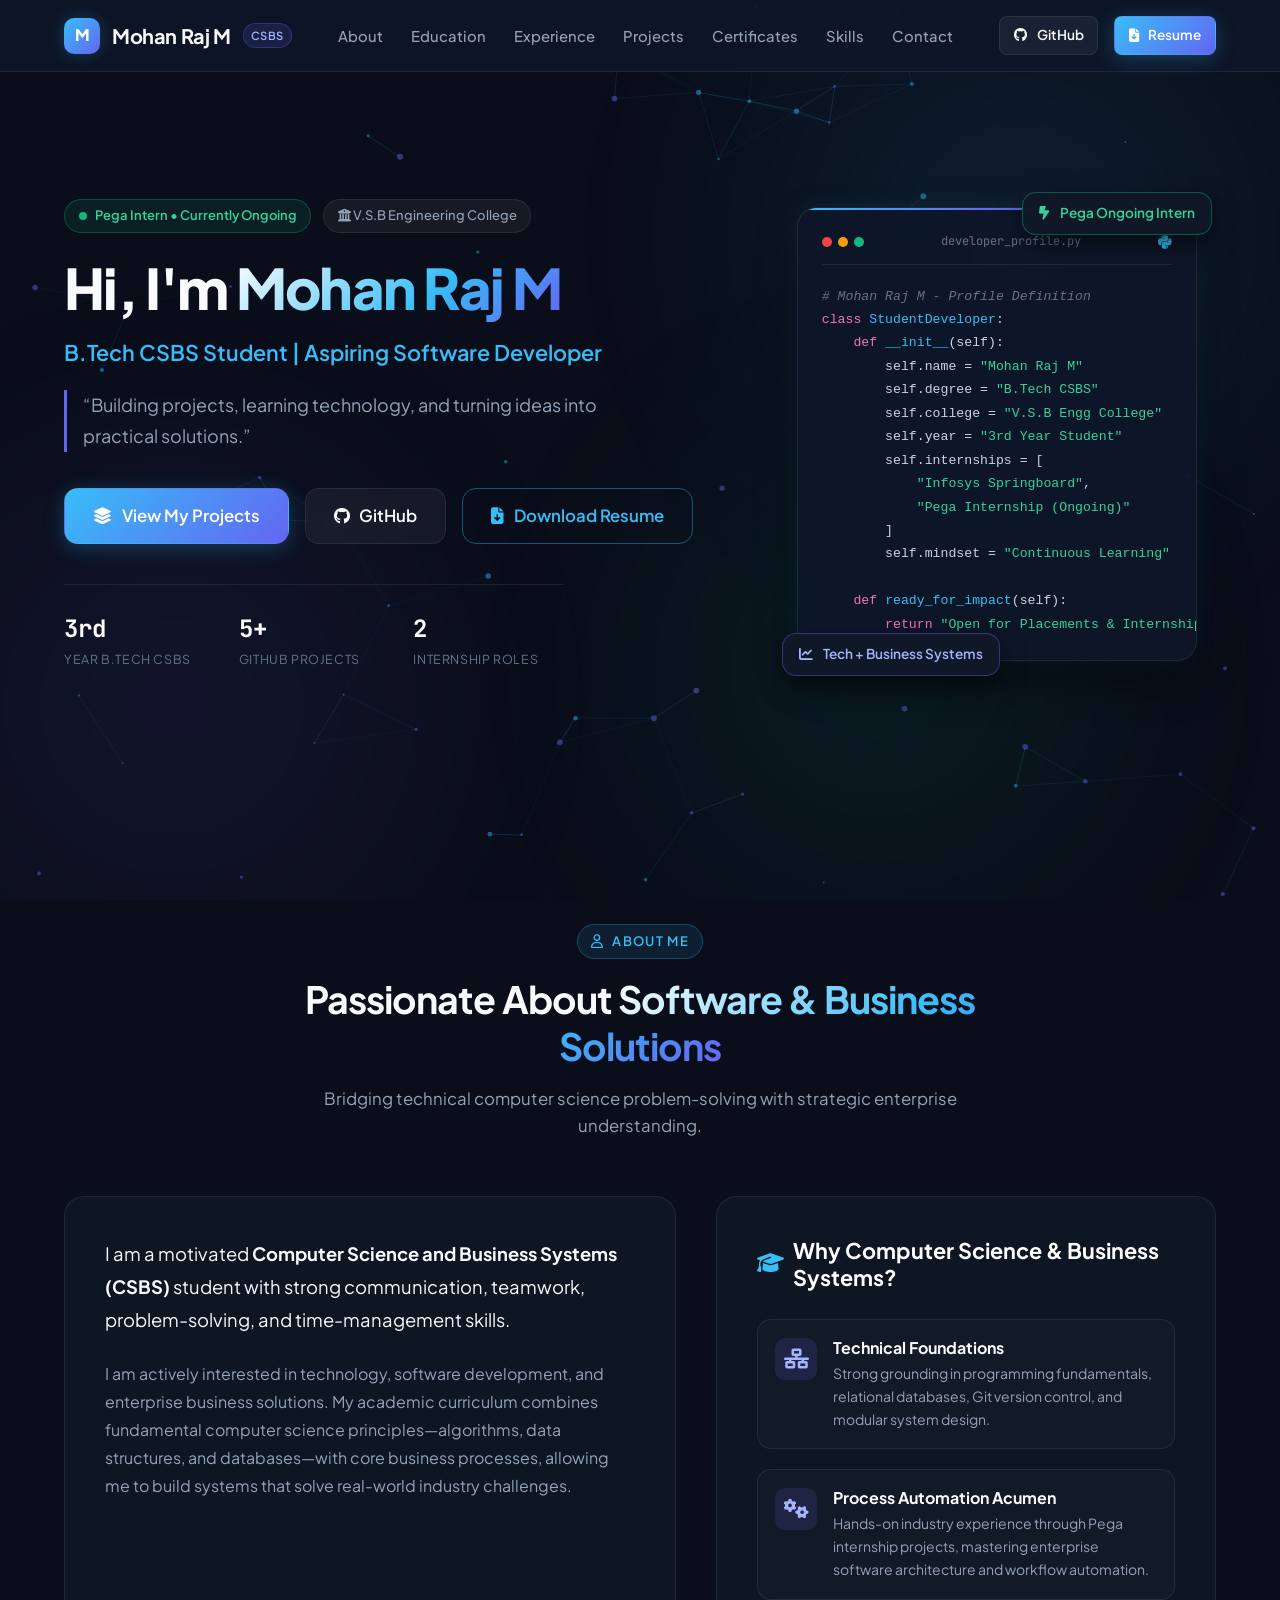
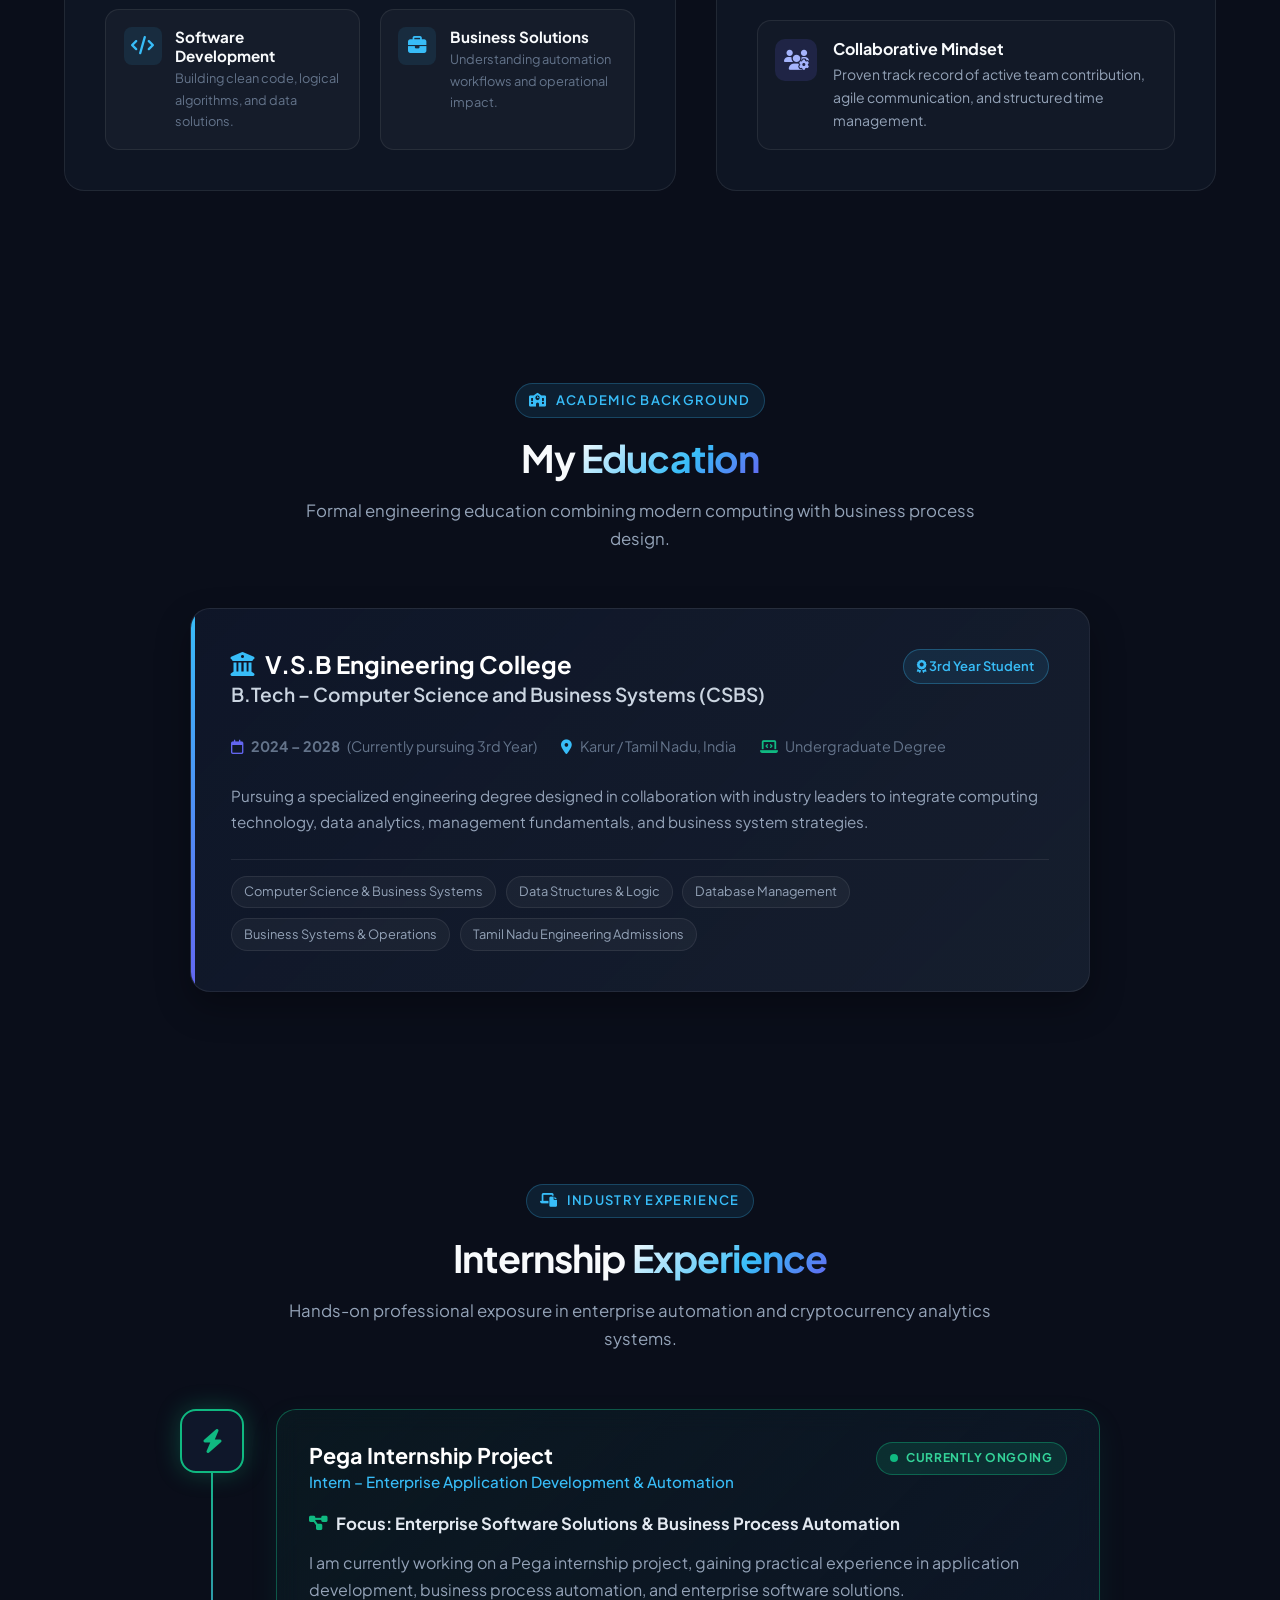
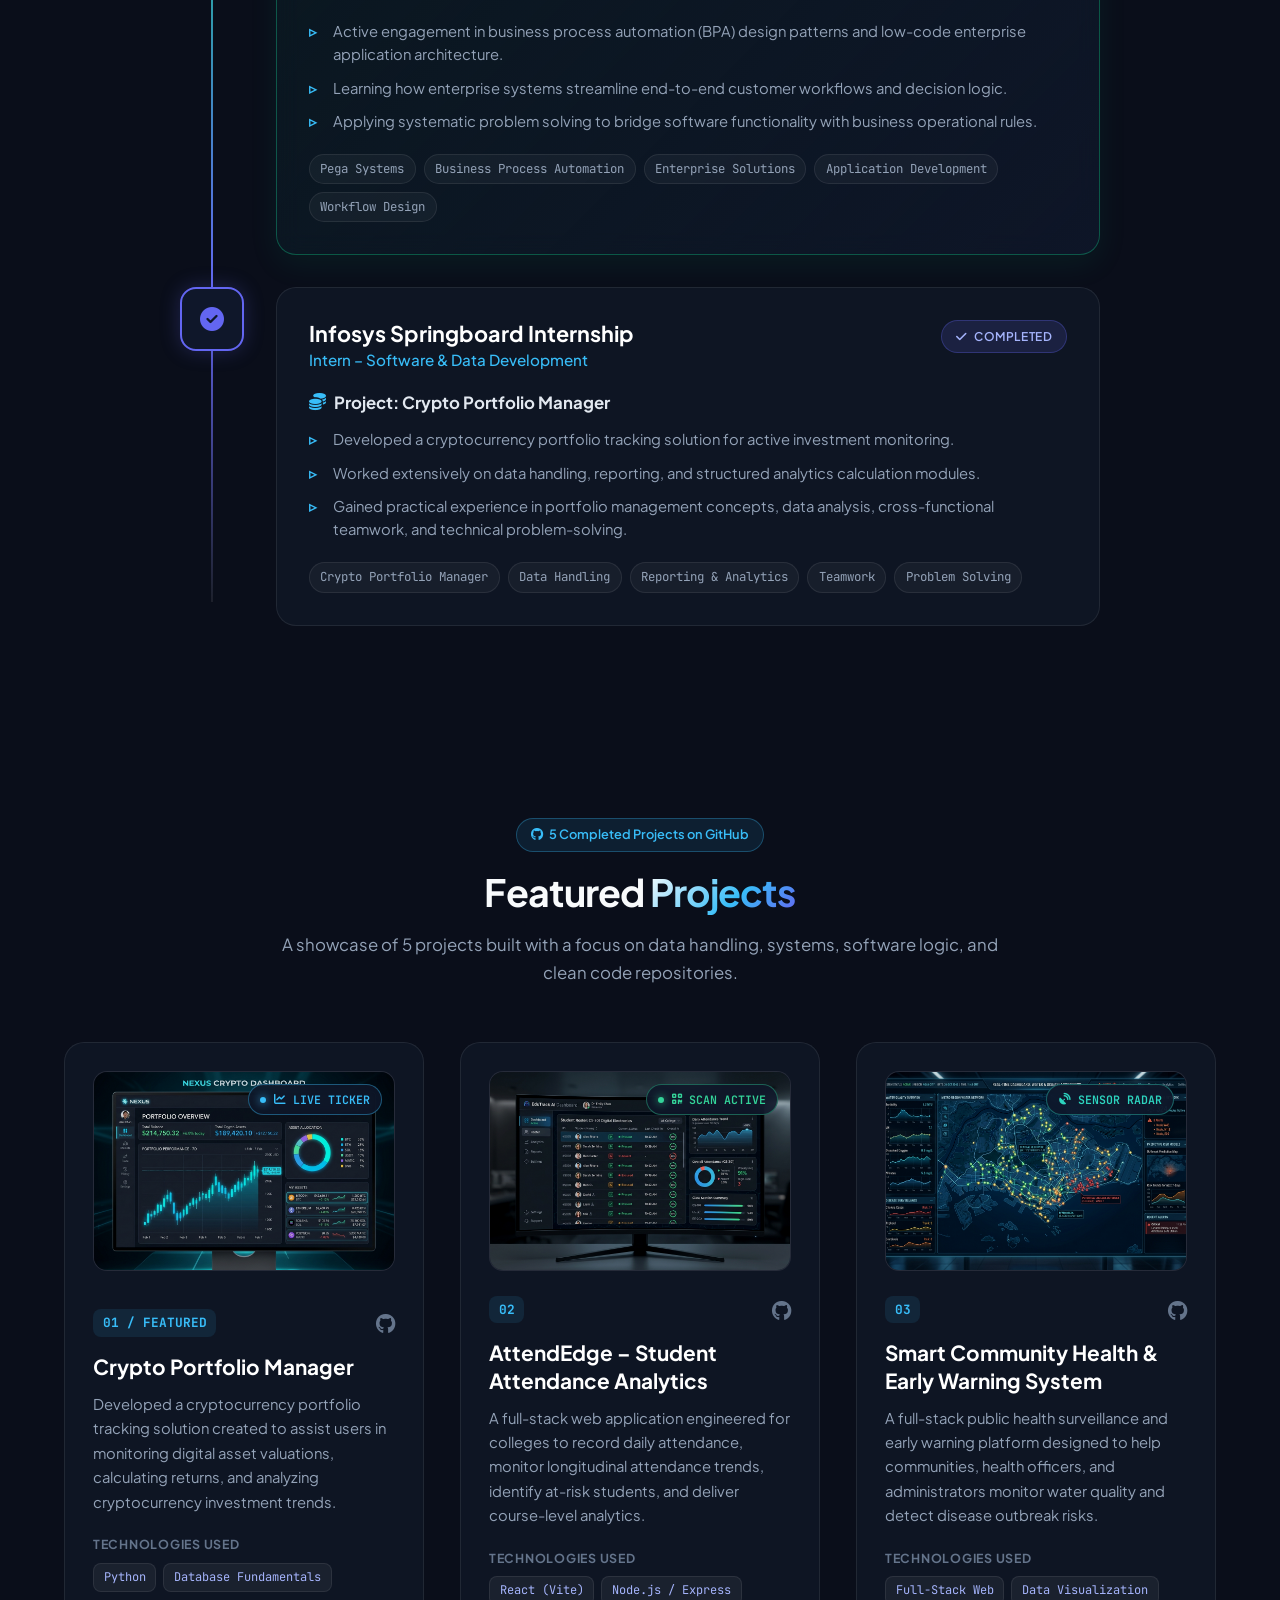
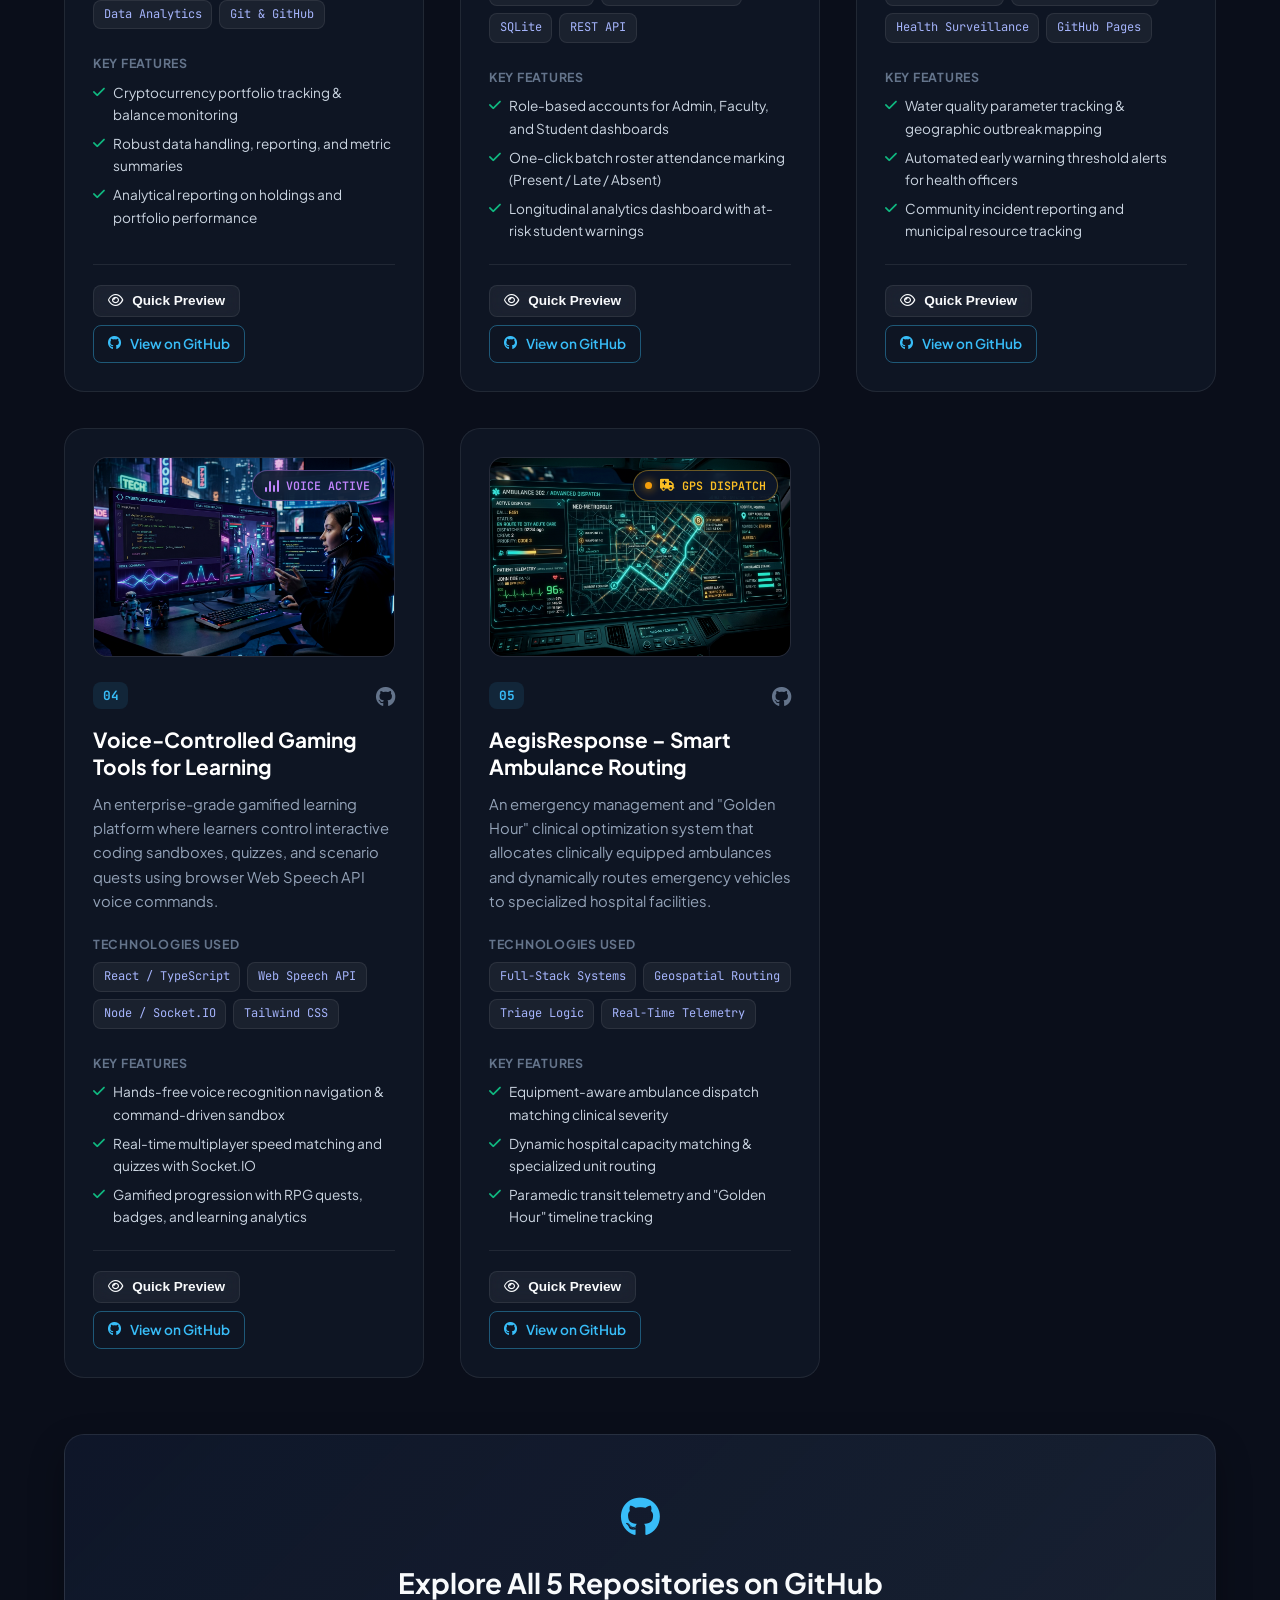
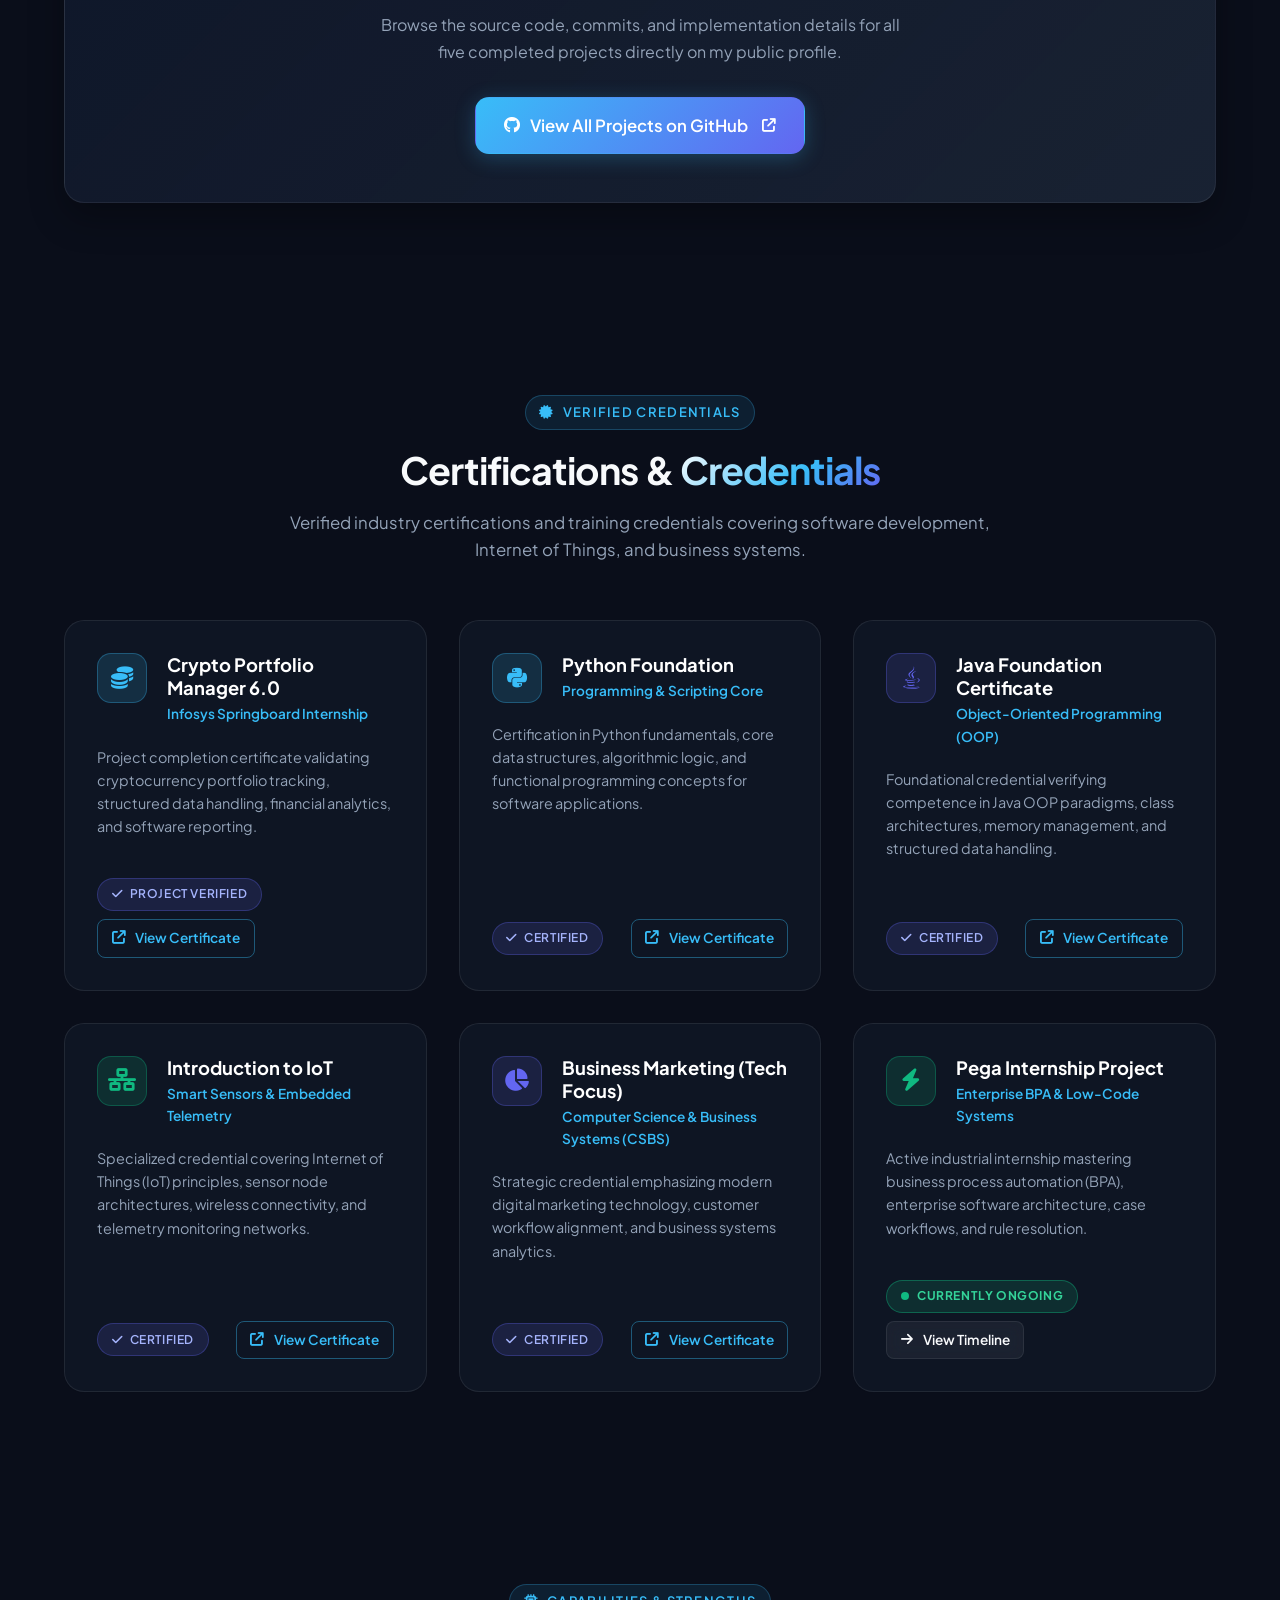
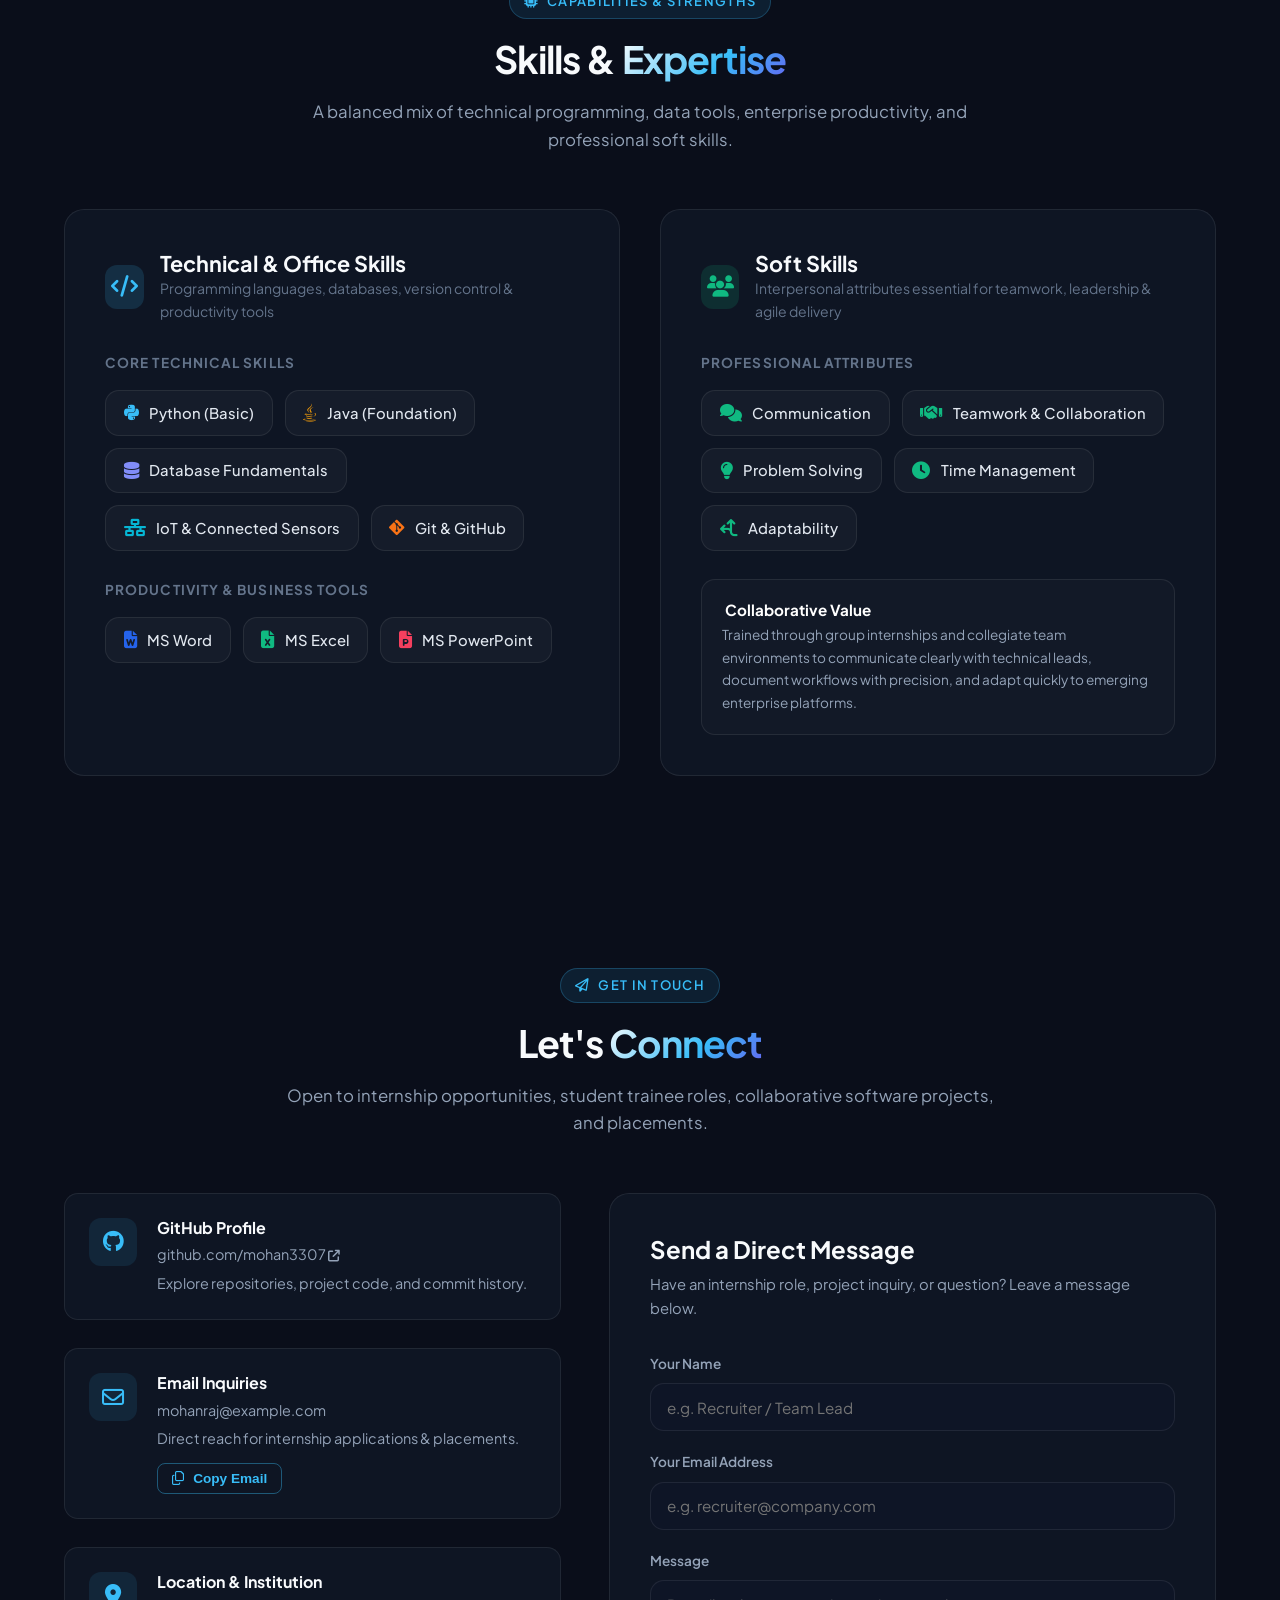
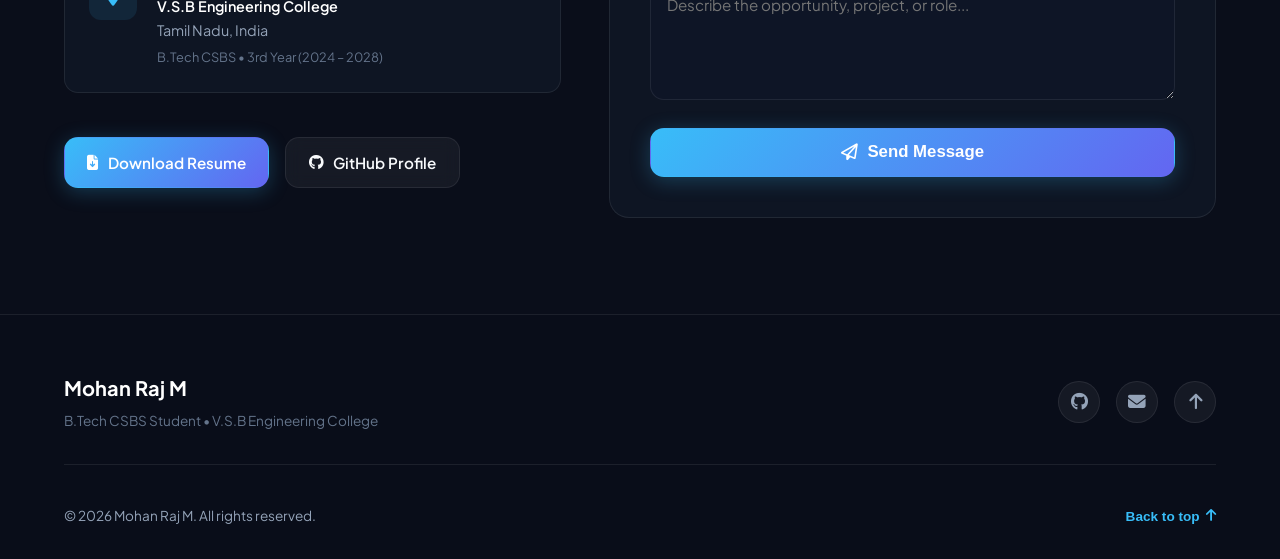
==== commit 93642eeb: "Add verified certificates section, technical skills, and updated resume" ====
--- a/index.html
+++ b/index.html
@@ -54,7 +54,7 @@
           <li><a href="#education" class="nav-link">Education</a></li>
           <li><a href="#experience" class="nav-link">Experience</a></li>
           <li><a href="#projects" class="nav-link">Projects</a></li>
-          <li><a href="#milestones" class="nav-link">Milestones</a></li>
+          <li><a href="#certificates" class="nav-link">Certificates</a></li>
           <li><a href="#skills" class="nav-link">Skills</a></li>
           <li><a href="#contact" class="nav-link">Contact</a></li>
         </ul>
@@ -85,7 +85,7 @@
     <a href="#education" class="nav-link">Education</a>
     <a href="#experience" class="nav-link">Internship Experience</a>
     <a href="#projects" class="nav-link">Projects</a>
-    <a href="#milestones" class="nav-link">Milestones & Credentials</a>
+    <a href="#certificates" class="nav-link">Certificates & Credentials</a>
     <a href="#skills" class="nav-link">Skills</a>
     <a href="#contact" class="nav-link">Contact</a>
     <div style="margin-top: 1rem; display: flex; flex-direction: column; gap: 0.75rem;">
@@ -734,23 +734,153 @@
       </div>
     </section>
 
-    <!-- ==================== CREDENTIALS & MILESTONES SECTION ==================== -->
-    <section class="section" id="milestones">
+    <!-- ==================== CERTIFICATES & CREDENTIALS SECTION ==================== -->
+    <section class="section" id="certificates">
       <div class="container">
         <div class="section-header">
           <span class="section-tag">
-            <i class="fa-solid fa-certificate"></i> Verified Milestones
+            <i class="fa-solid fa-certificate"></i> Verified Credentials
           </span>
           <h2 class="section-title">
-            Internship & Academic <span class="gradient-text">Milestones</span>
+            Certifications & <span class="gradient-text">Credentials</span>
           </h2>
           <p class="section-subtitle">
-            Formal industry credentials, enterprise automation training, and collaborative engineering milestones.
+            Verified industry certifications and training credentials covering software development, Internet of Things, and business systems.
           </p>
         </div>
 
         <div class="milestones-grid">
-          <!-- Milestone 1: Pega -->
+          <!-- Cert 1: Crypto Portfolio Manager 6.0 -->
+          <div class="milestone-card">
+            <div>
+              <div class="milestone-header">
+                <div class="milestone-icon icon-infosys">
+                  <i class="fa-solid fa-coins"></i>
+                </div>
+                <div>
+                  <h3 class="milestone-title">Crypto Portfolio Manager 6.0</h3>
+                  <p class="milestone-org">Infosys Springboard Internship</p>
+                </div>
+              </div>
+              <p class="milestone-desc">
+                Project completion certificate validating cryptocurrency portfolio tracking, structured data handling, financial analytics, and software reporting.
+              </p>
+            </div>
+            <div style="display: flex; justify-content: space-between; align-items: center; gap: 0.5rem; flex-wrap: wrap; margin-top: 1rem;">
+              <span class="status-badge-completed">
+                <i class="fa-solid fa-check"></i> Project Verified
+              </span>
+              <a href="https://drive.google.com/file/d/1mbTqsOaohlPDAHmf7799F5nx_HiTpsow/view?usp=sharing" target="_blank" rel="noopener noreferrer" class="btn btn-outline btn-sm">
+                <i class="fa-solid fa-arrow-up-right-from-square"></i> View Certificate
+              </a>
+            </div>
+          </div>
+
+          <!-- Cert 2: Python Foundation -->
+          <div class="milestone-card">
+            <div>
+              <div class="milestone-header">
+                <div class="milestone-icon icon-infosys">
+                  <i class="fa-brands fa-python"></i>
+                </div>
+                <div>
+                  <h3 class="milestone-title">Python Foundation</h3>
+                  <p class="milestone-org">Programming & Scripting Core</p>
+                </div>
+              </div>
+              <p class="milestone-desc">
+                Certification in Python fundamentals, core data structures, algorithmic logic, and functional programming concepts for software applications.
+              </p>
+            </div>
+            <div style="display: flex; justify-content: space-between; align-items: center; gap: 0.5rem; flex-wrap: wrap; margin-top: 1rem;">
+              <span class="status-badge-completed">
+                <i class="fa-solid fa-check"></i> Certified
+              </span>
+              <a href="https://drive.google.com/file/d/14-gyQyoxGuEcVp-OJ0Ofa-xTWuLWTqNa/view?usp=sharing" target="_blank" rel="noopener noreferrer" class="btn btn-outline btn-sm">
+                <i class="fa-solid fa-arrow-up-right-from-square"></i> View Certificate
+              </a>
+            </div>
+          </div>
+
+          <!-- Cert 3: Java Foundation Certificate -->
+          <div class="milestone-card">
+            <div>
+              <div class="milestone-header">
+                <div class="milestone-icon icon-csbs">
+                  <i class="fa-brands fa-java"></i>
+                </div>
+                <div>
+                  <h3 class="milestone-title">Java Foundation Certificate</h3>
+                  <p class="milestone-org">Object-Oriented Programming (OOP)</p>
+                </div>
+              </div>
+              <p class="milestone-desc">
+                Foundational credential verifying competence in Java OOP paradigms, class architectures, memory management, and structured data handling.
+              </p>
+            </div>
+            <div style="display: flex; justify-content: space-between; align-items: center; gap: 0.5rem; flex-wrap: wrap; margin-top: 1rem;">
+              <span class="status-badge-completed">
+                <i class="fa-solid fa-check"></i> Certified
+              </span>
+              <a href="https://drive.google.com/file/d/1uRQedH5jAiWvIgB-_e17cIquVSX8bsIM/view?usp=sharing" target="_blank" rel="noopener noreferrer" class="btn btn-outline btn-sm">
+                <i class="fa-solid fa-arrow-up-right-from-square"></i> View Certificate
+              </a>
+            </div>
+          </div>
+
+          <!-- Cert 4: Introduction to IoT -->
+          <div class="milestone-card">
+            <div>
+              <div class="milestone-header">
+                <div class="milestone-icon icon-pega">
+                  <i class="fa-solid fa-network-wired"></i>
+                </div>
+                <div>
+                  <h3 class="milestone-title">Introduction to IoT</h3>
+                  <p class="milestone-org">Smart Sensors & Embedded Telemetry</p>
+                </div>
+              </div>
+              <p class="milestone-desc">
+                Specialized credential covering Internet of Things (IoT) principles, sensor node architectures, wireless connectivity, and telemetry monitoring networks.
+              </p>
+            </div>
+            <div style="display: flex; justify-content: space-between; align-items: center; gap: 0.5rem; flex-wrap: wrap; margin-top: 1rem;">
+              <span class="status-badge-completed">
+                <i class="fa-solid fa-check"></i> Certified
+              </span>
+              <a href="https://drive.google.com/file/d/1oMsGdQzun1NAuBCRxzlFfXgCDNu-CXlD/view?usp=sharing" target="_blank" rel="noopener noreferrer" class="btn btn-outline btn-sm">
+                <i class="fa-solid fa-arrow-up-right-from-square"></i> View Certificate
+              </a>
+            </div>
+          </div>
+
+          <!-- Cert 5: Business Marketing - Technology Focus -->
+          <div class="milestone-card">
+            <div>
+              <div class="milestone-header">
+                <div class="milestone-icon icon-csbs">
+                  <i class="fa-solid fa-chart-pie"></i>
+                </div>
+                <div>
+                  <h3 class="milestone-title">Business Marketing (Tech Focus)</h3>
+                  <p class="milestone-org">Computer Science & Business Systems (CSBS)</p>
+                </div>
+              </div>
+              <p class="milestone-desc">
+                Strategic credential emphasizing modern digital marketing technology, customer workflow alignment, and business systems analytics.
+              </p>
+            </div>
+            <div style="display: flex; justify-content: space-between; align-items: center; gap: 0.5rem; flex-wrap: wrap; margin-top: 1rem;">
+              <span class="status-badge-completed">
+                <i class="fa-solid fa-check"></i> Certified
+              </span>
+              <a href="https://drive.google.com/file/d/1NVY1dHYs9d-bNRPw_4jtpLJaUehzNgG2/view?usp=sharing" target="_blank" rel="noopener noreferrer" class="btn btn-outline btn-sm">
+                <i class="fa-solid fa-arrow-up-right-from-square"></i> View Certificate
+              </a>
+            </div>
+          </div>
+
+          <!-- Cert 6 / Milestone: Pega Ongoing Internship -->
           <div class="milestone-card">
             <div>
               <div class="milestone-header">
@@ -759,63 +889,20 @@
                 </div>
                 <div>
                   <h3 class="milestone-title">Pega Internship Project</h3>
-                  <p class="milestone-org">Enterprise BPA & Application Development</p>
+                  <p class="milestone-org">Enterprise BPA & Low-Code Systems</p>
                 </div>
               </div>
               <p class="milestone-desc">
-                Currently engaged in enterprise workflow modeling, low-code solution architecture, case lifecycle management, and business process automation.
-              </p>
-            </div>
-            <div>
+                Active industrial internship mastering business process automation (BPA), enterprise software architecture, case workflows, and rule resolution.
+              </p>
+            </div>
+            <div style="display: flex; justify-content: space-between; align-items: center; gap: 0.5rem; flex-wrap: wrap; margin-top: 1rem;">
               <span class="status-badge-ongoing">
                 <span class="pulsing-dot"></span> Currently Ongoing
               </span>
-            </div>
-          </div>
-
-          <!-- Milestone 2: Infosys Springboard -->
-          <div class="milestone-card">
-            <div>
-              <div class="milestone-header">
-                <div class="milestone-icon icon-infosys">
-                  <i class="fa-solid fa-award"></i>
-                </div>
-                <div>
-                  <h3 class="milestone-title">Infosys Springboard Internship</h3>
-                  <p class="milestone-org">Crypto Portfolio Manager Solution</p>
-                </div>
-              </div>
-              <p class="milestone-desc">
-                Successfully developed and delivered a cryptocurrency portfolio management solution focusing on data handling, reporting algorithms, and analytics.
-              </p>
-            </div>
-            <div>
-              <span class="status-badge-completed">
-                <i class="fa-solid fa-check"></i> Completed & Verified
-              </span>
-            </div>
-          </div>
-
-          <!-- Milestone 3: B.Tech CSBS -->
-          <div class="milestone-card">
-            <div>
-              <div class="milestone-header">
-                <div class="milestone-icon icon-csbs">
-                  <i class="fa-solid fa-graduation-cap"></i>
-                </div>
-                <div>
-                  <h3 class="milestone-title">B.Tech CSBS (3rd Year)</h3>
-                  <p class="milestone-org">V.S.B Engineering College, Tamil Nadu</p>
-                </div>
-              </div>
-              <p class="milestone-desc">
-                Pursuing 3rd-year engineering curriculum combining computing algorithms, software systems, relational databases, and enterprise business strategies.
-              </p>
-            </div>
-            <div>
-              <span class="milestone-badge">
-                <i class="fa-solid fa-calendar-check"></i> Batch 2024 – 2028
-              </span>
+              <a href="#experience" class="btn btn-secondary btn-sm">
+                <i class="fa-solid fa-arrow-right"></i> View Timeline
+              </a>
             </div>
           </div>
         </div>
@@ -857,9 +944,17 @@
                   <i class="fa-brands fa-python"></i>
                   <span>Python (Basic)</span>
                 </div>
+                <div class="skill-pill java">
+                  <i class="fa-brands fa-java"></i>
+                  <span>Java (Foundation)</span>
+                </div>
                 <div class="skill-pill database">
                   <i class="fa-solid fa-database"></i>
                   <span>Database Fundamentals</span>
+                </div>
+                <div class="skill-pill iot">
+                  <i class="fa-solid fa-network-wired"></i>
+                  <span>IoT & Connected Sensors</span>
                 </div>
                 <div class="skill-pill git">
                   <i class="fa-brands fa-git-alt"></i>
--- a/css/style.css
+++ b/css/style.css
@@ -1563,7 +1563,9 @@
 }
 
 .skill-pill.python i { color: #38bdf8; }
+.skill-pill.java i { color: #f59e0b; }
 .skill-pill.database i { color: #818cf8; }
+.skill-pill.iot i { color: #06b6d4; }
 .skill-pill.git i { color: #f97316; }
 .skill-pill.office-word i { color: #2563eb; }
 .skill-pill.office-excel i { color: #10b981; }
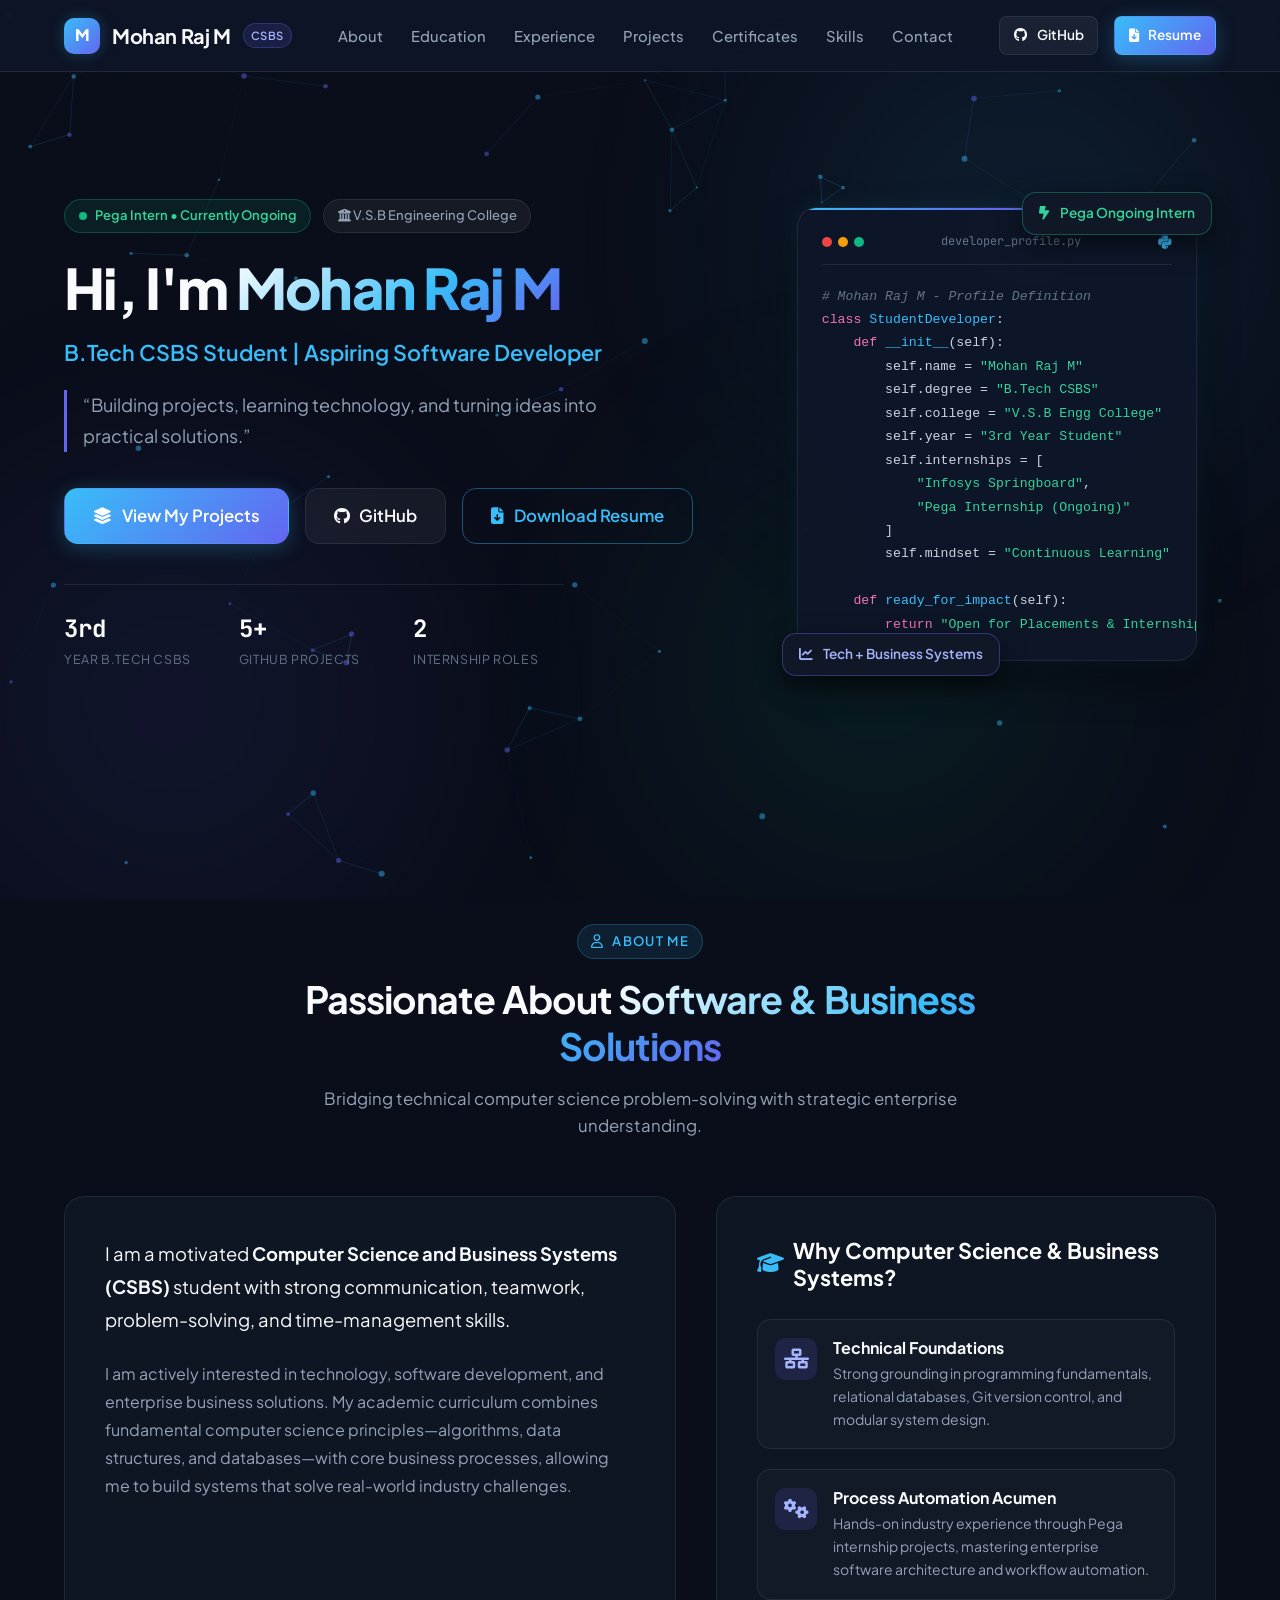
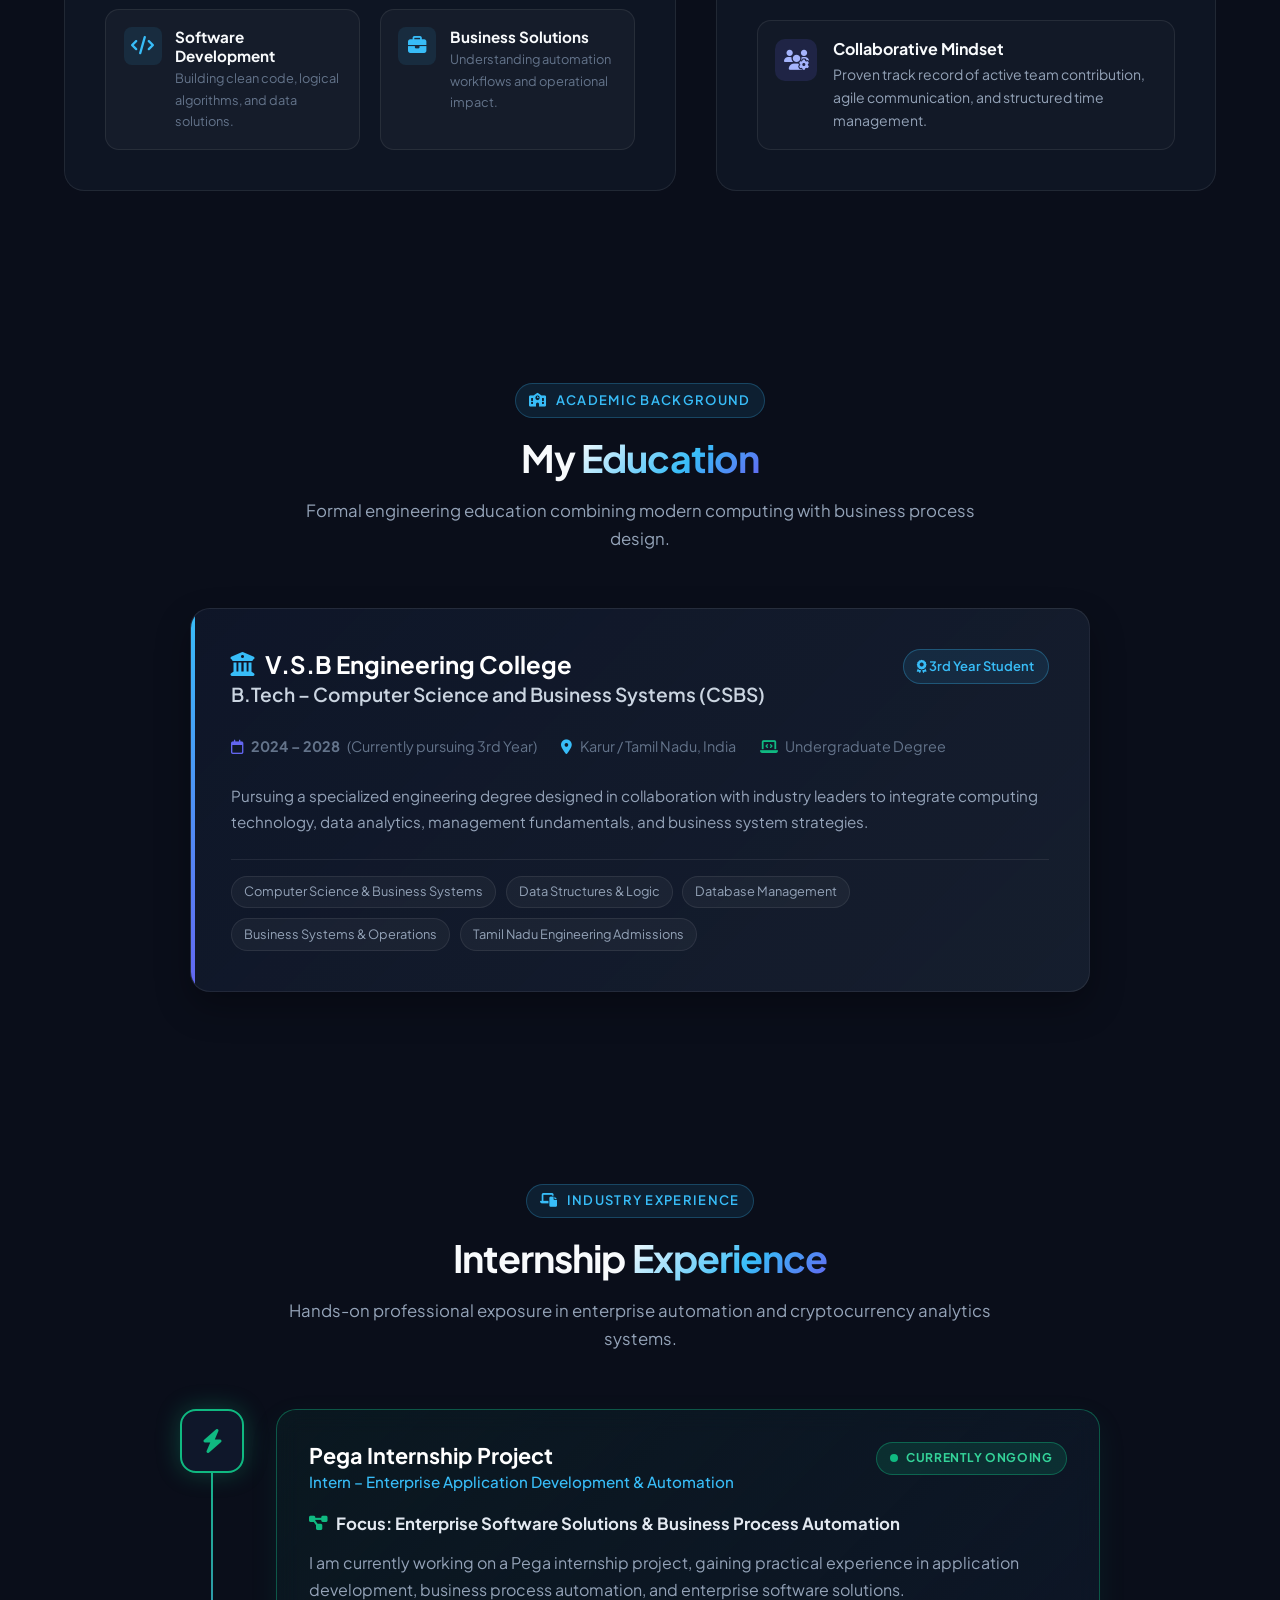
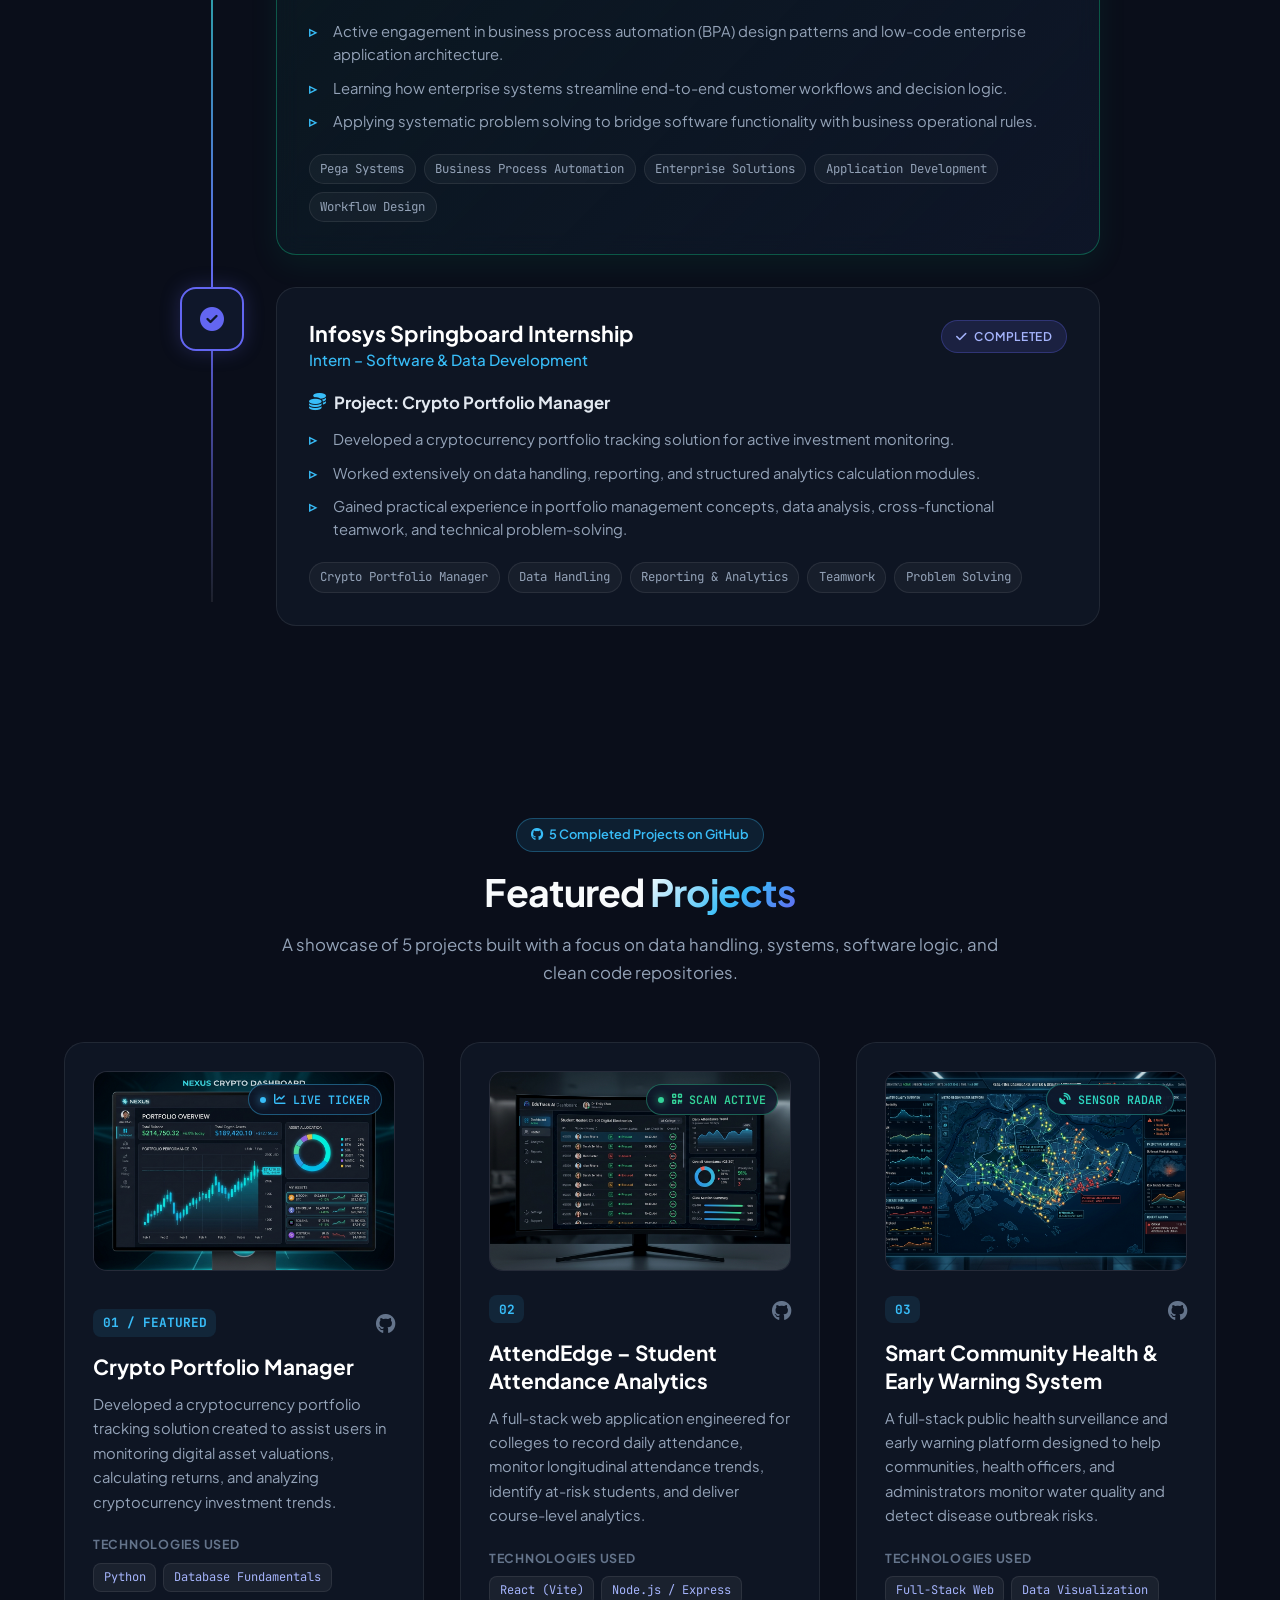
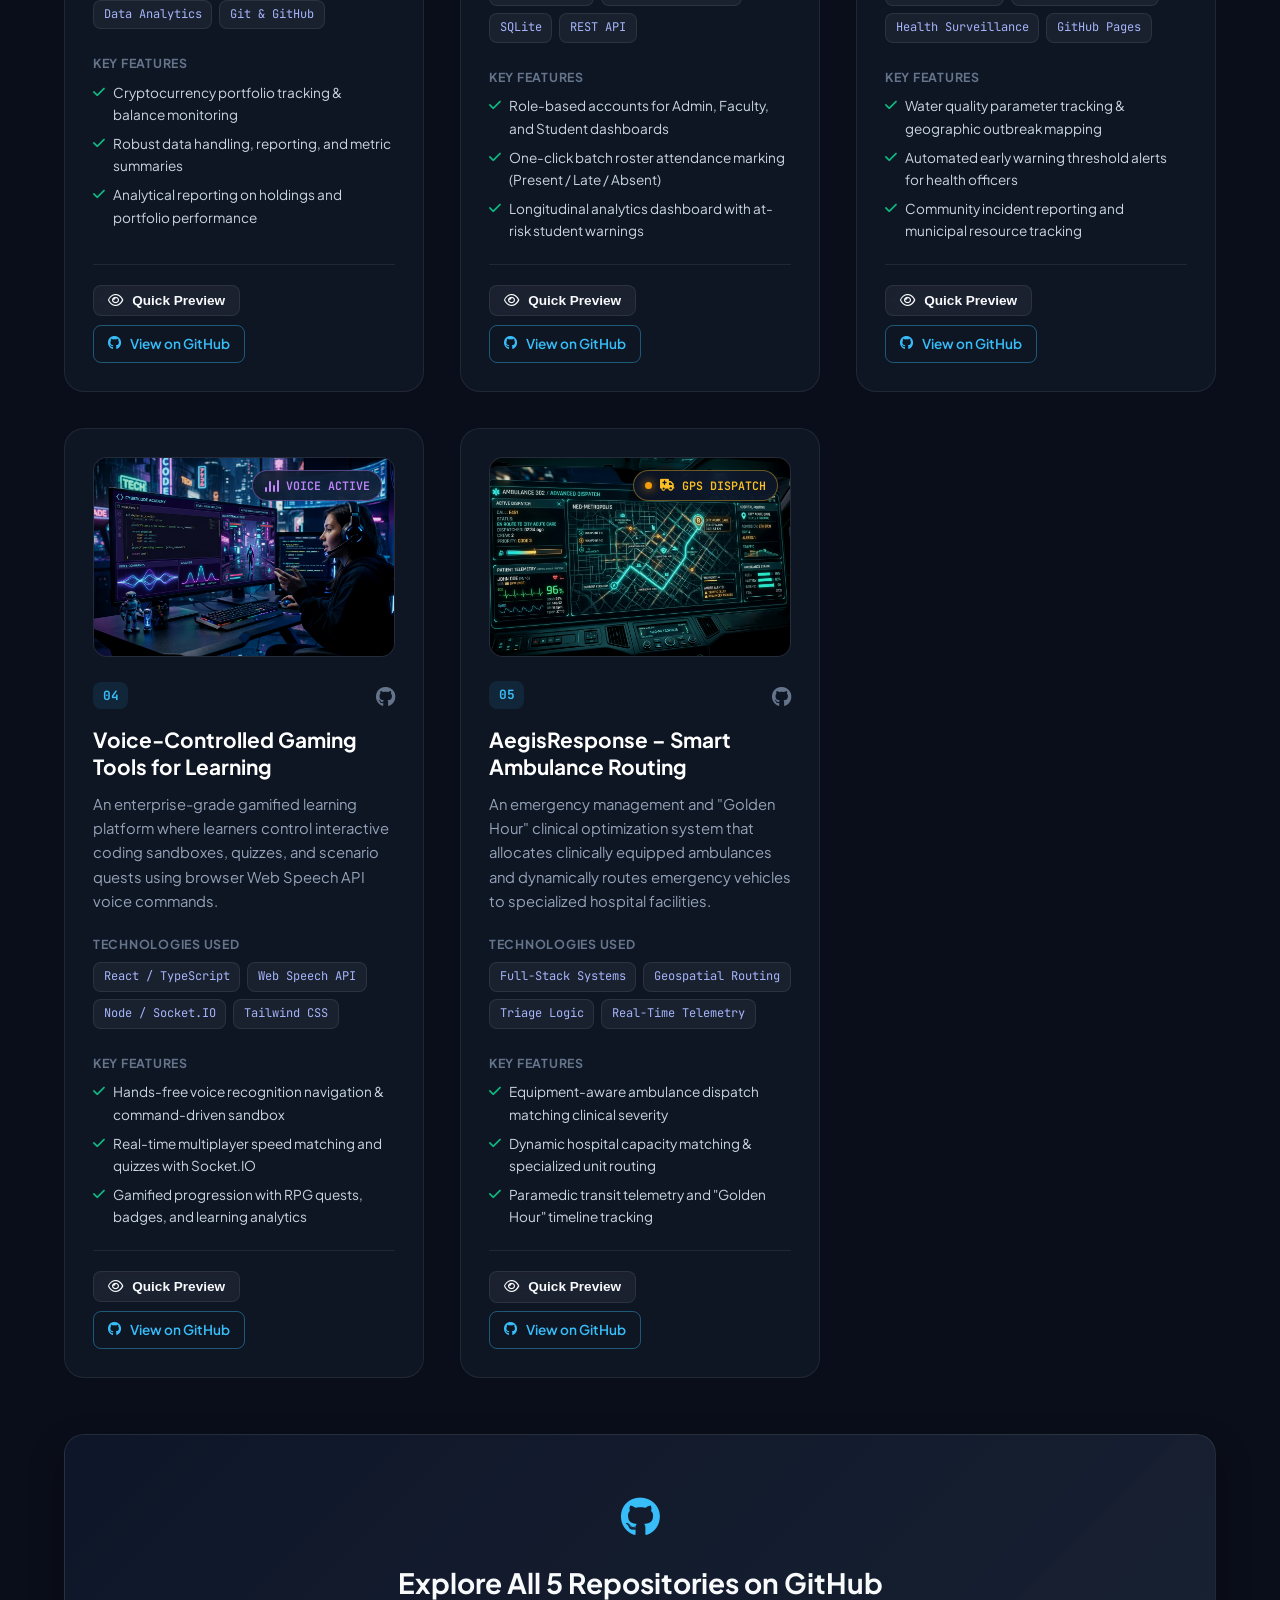
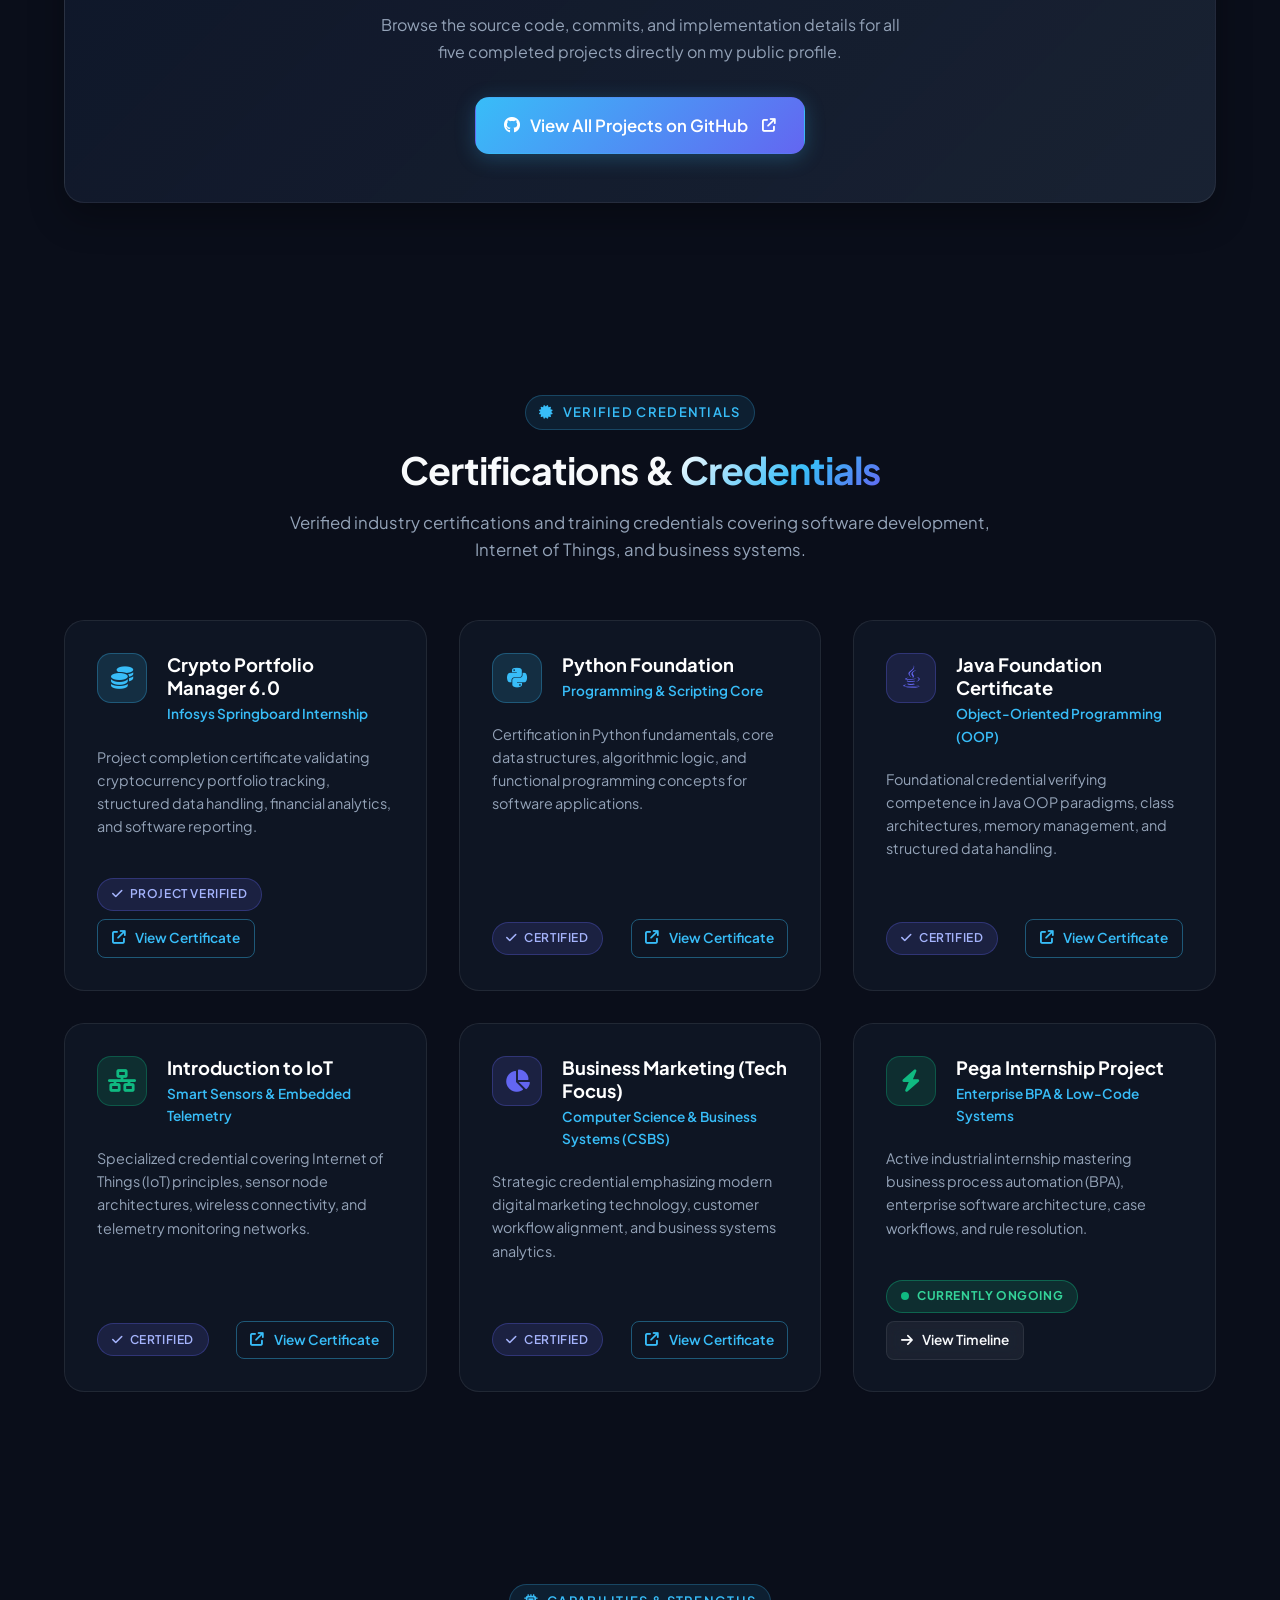
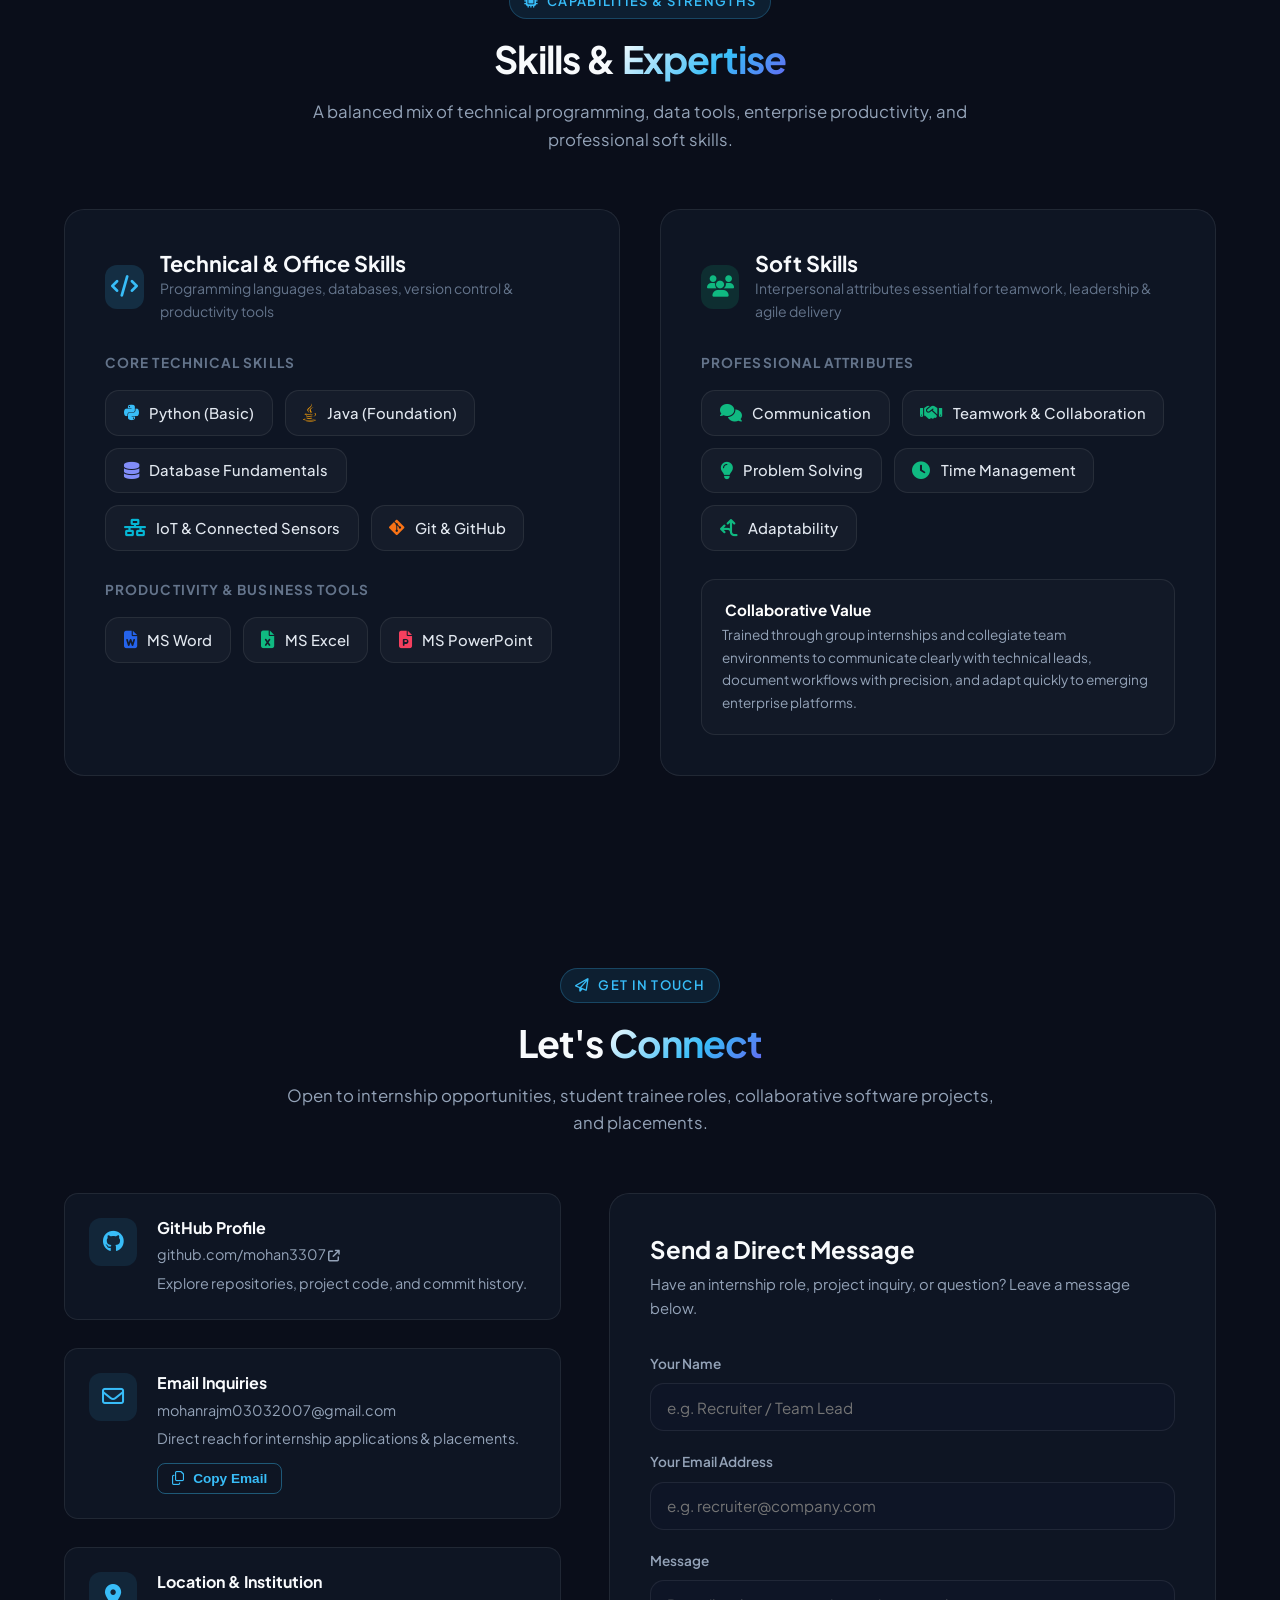
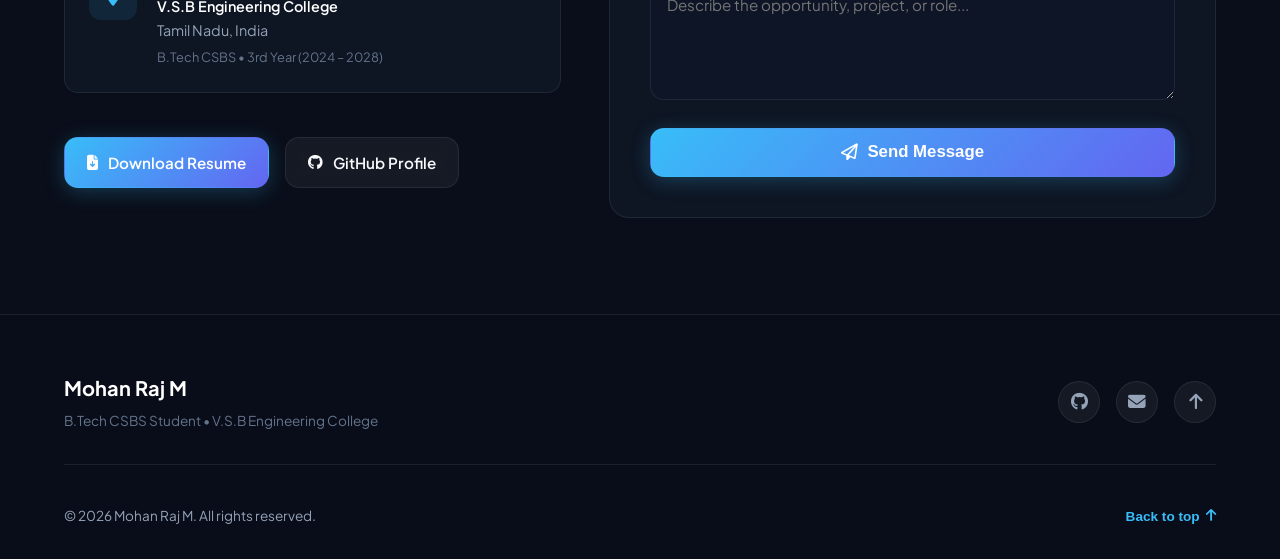
==== commit 82ed75c6: "Update contact email to mohanrajm03032007@gmail.com across all portfolio files, scripts, and resumes" ====
--- a/index.html
+++ b/index.html
@@ -1072,11 +1072,11 @@
               </div>
               <div class="contact-details">
                 <h4>Email Inquiries</h4>
-                <a href="mailto:mohanraj@example.com" id="emailContactLink">
-                  mohanraj@example.com
+                <a href="mailto:mohanrajm03032007@gmail.com" id="emailContactLink">
+                  mohanrajm03032007@gmail.com
                 </a>
                 <p style="margin-top: 0.25rem;">Direct reach for internship applications & placements.</p>
-                <button class="btn btn-outline btn-sm" style="margin-top: 0.75rem;" data-copy-email="mohanraj@example.com">
+                <button class="btn btn-outline btn-sm" style="margin-top: 0.75rem;" data-copy-email="mohanrajm03032007@gmail.com">
                   <i class="fa-regular fa-copy"></i> Copy Email
                 </button>
               </div>
@@ -1152,7 +1152,7 @@
           <a href="https://github.com/mohan3307" target="_blank" rel="noopener noreferrer" class="social-circle-btn" aria-label="GitHub Profile">
             <i class="fa-brands fa-github"></i>
           </a>
-          <a href="mailto:mohanraj@example.com" class="social-circle-btn" aria-label="Send Email">
+          <a href="mailto:mohanrajm03032007@gmail.com" class="social-circle-btn" aria-label="Send Email">
             <i class="fa-solid fa-envelope"></i>
           </a>
           <a href="#hero" class="social-circle-btn" aria-label="Back to top">
